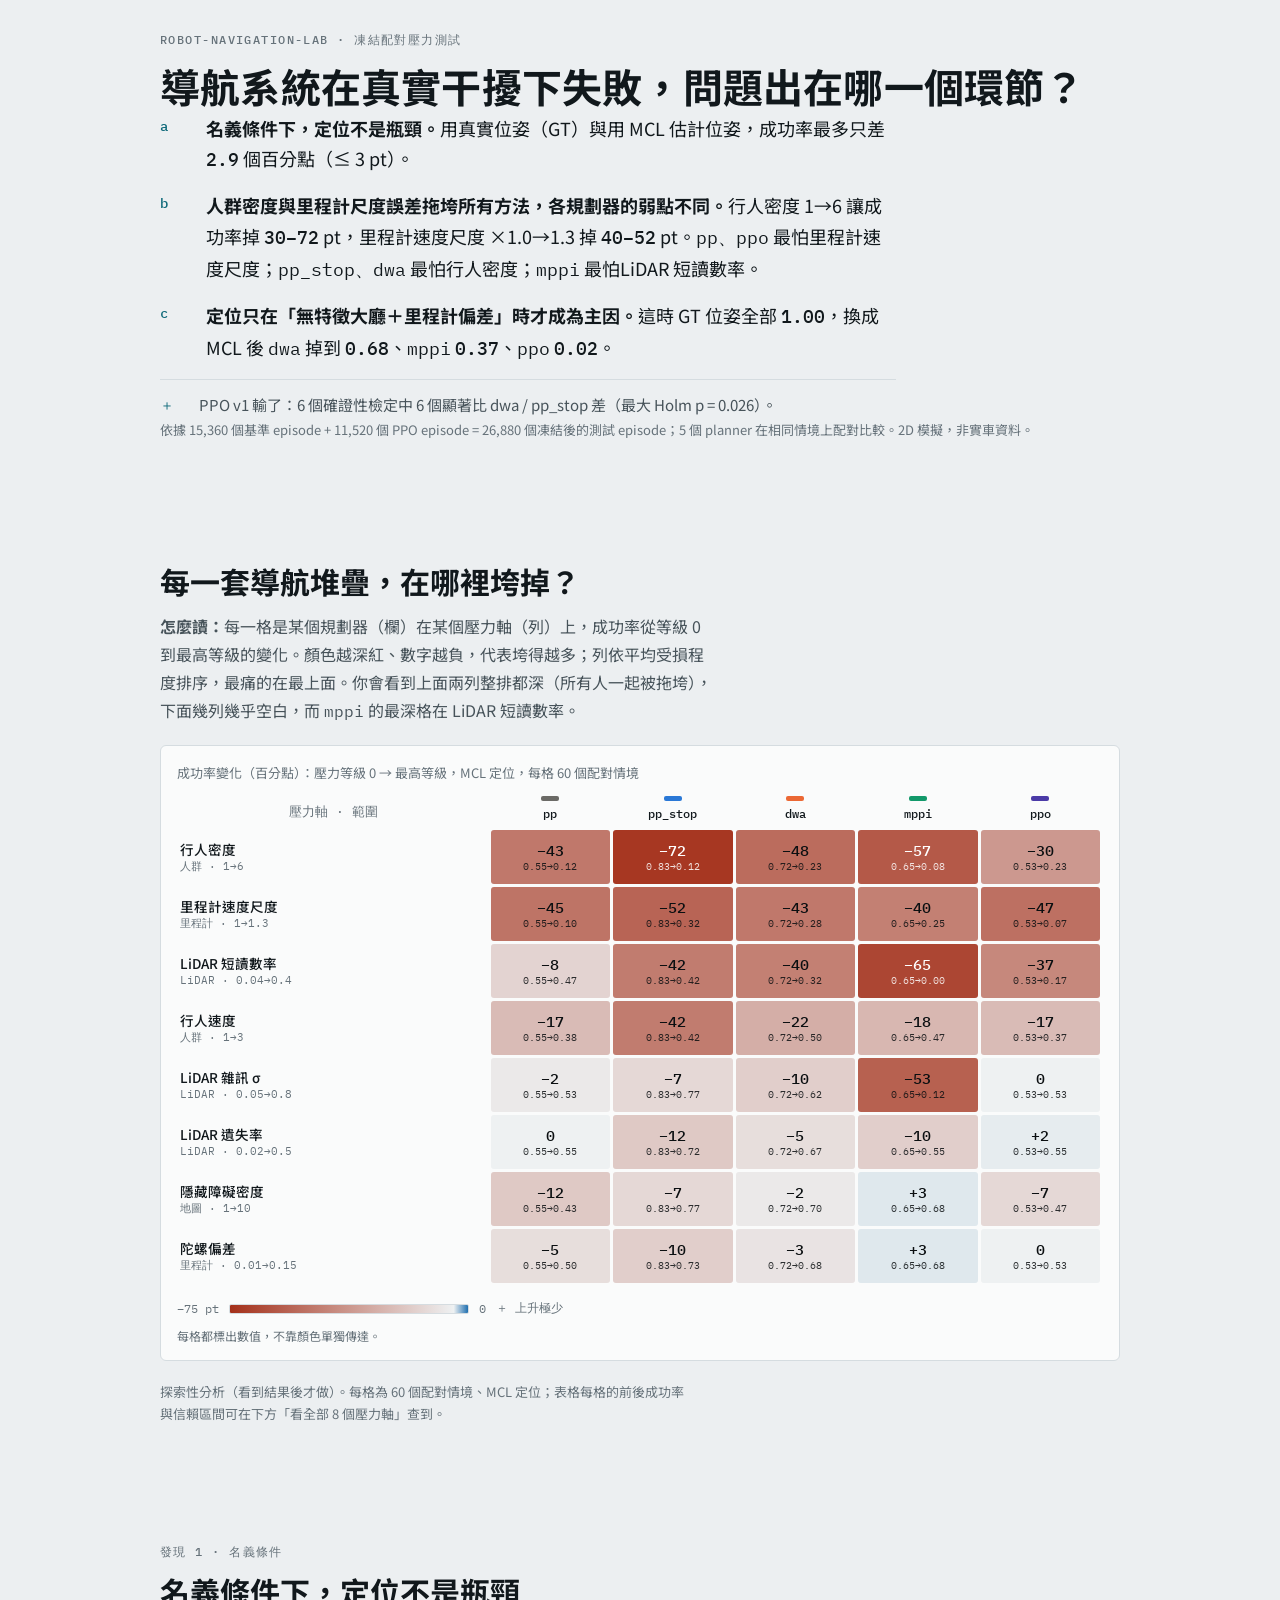
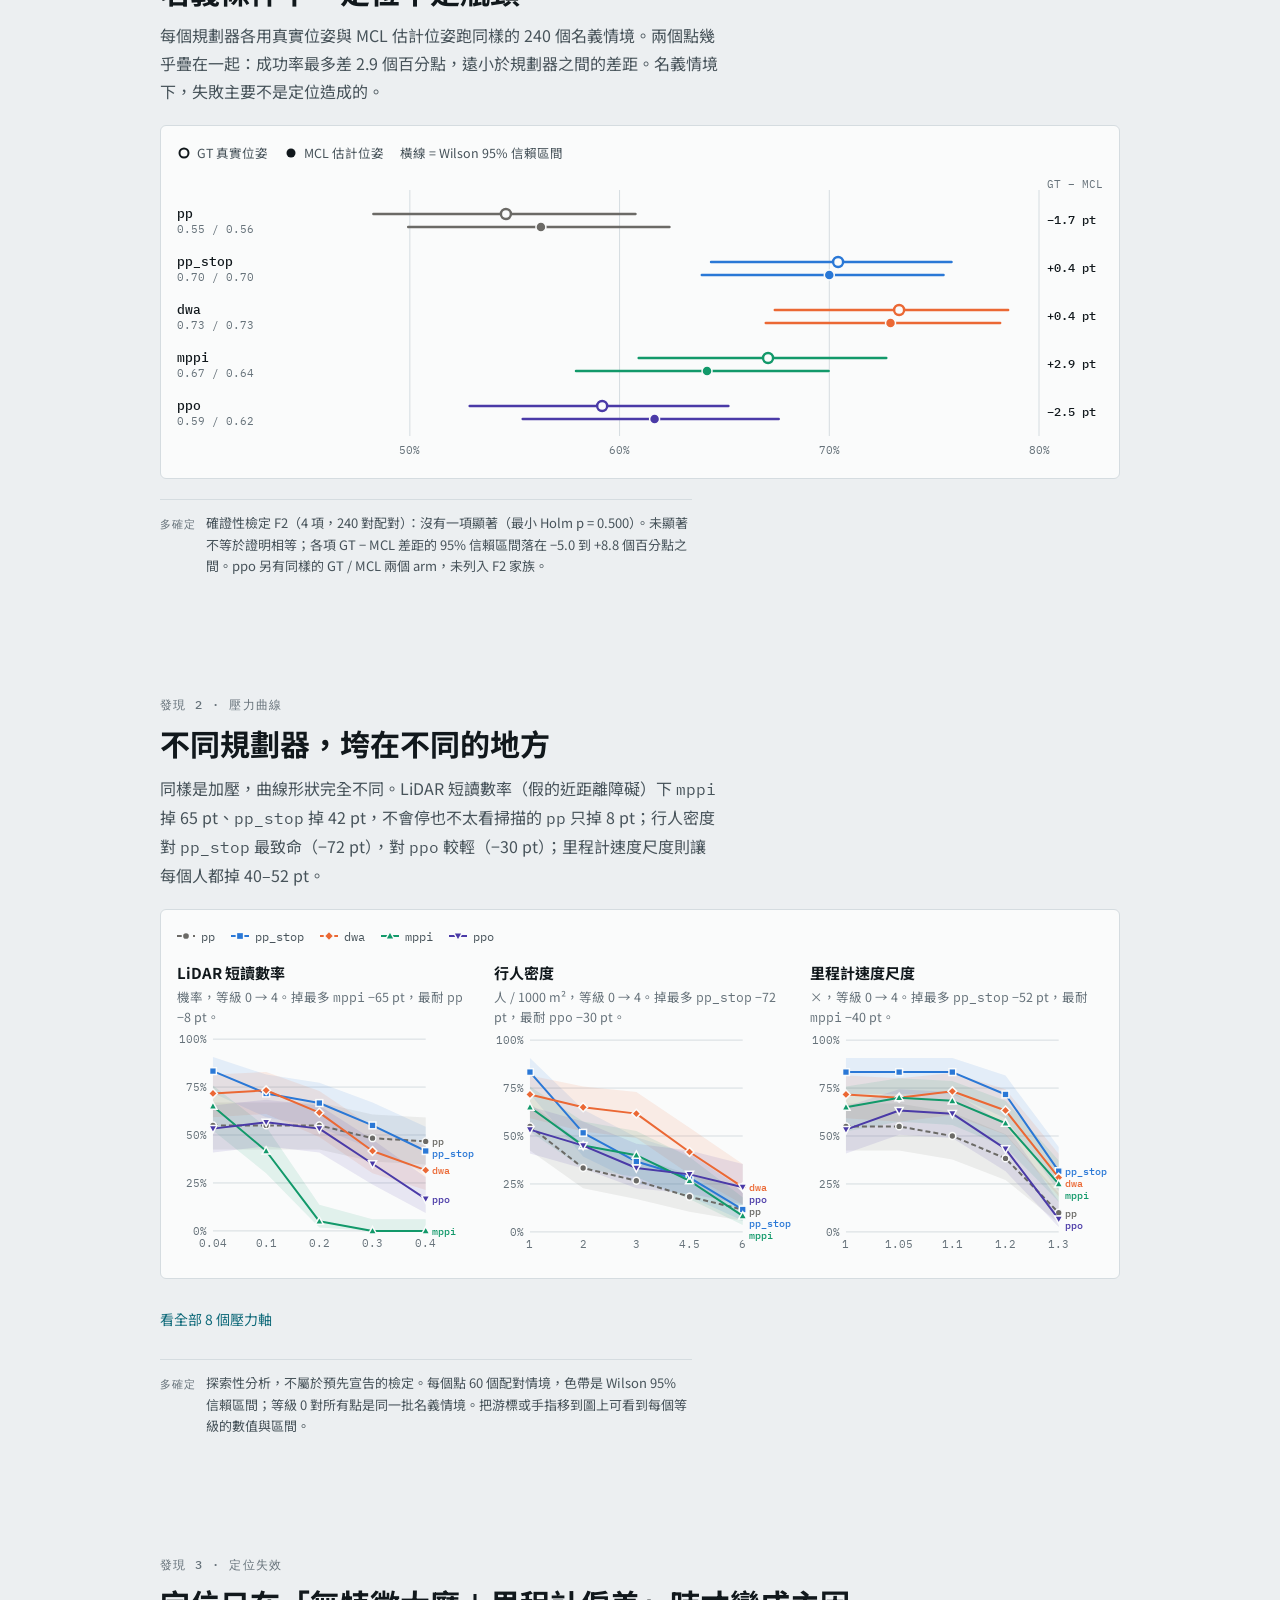
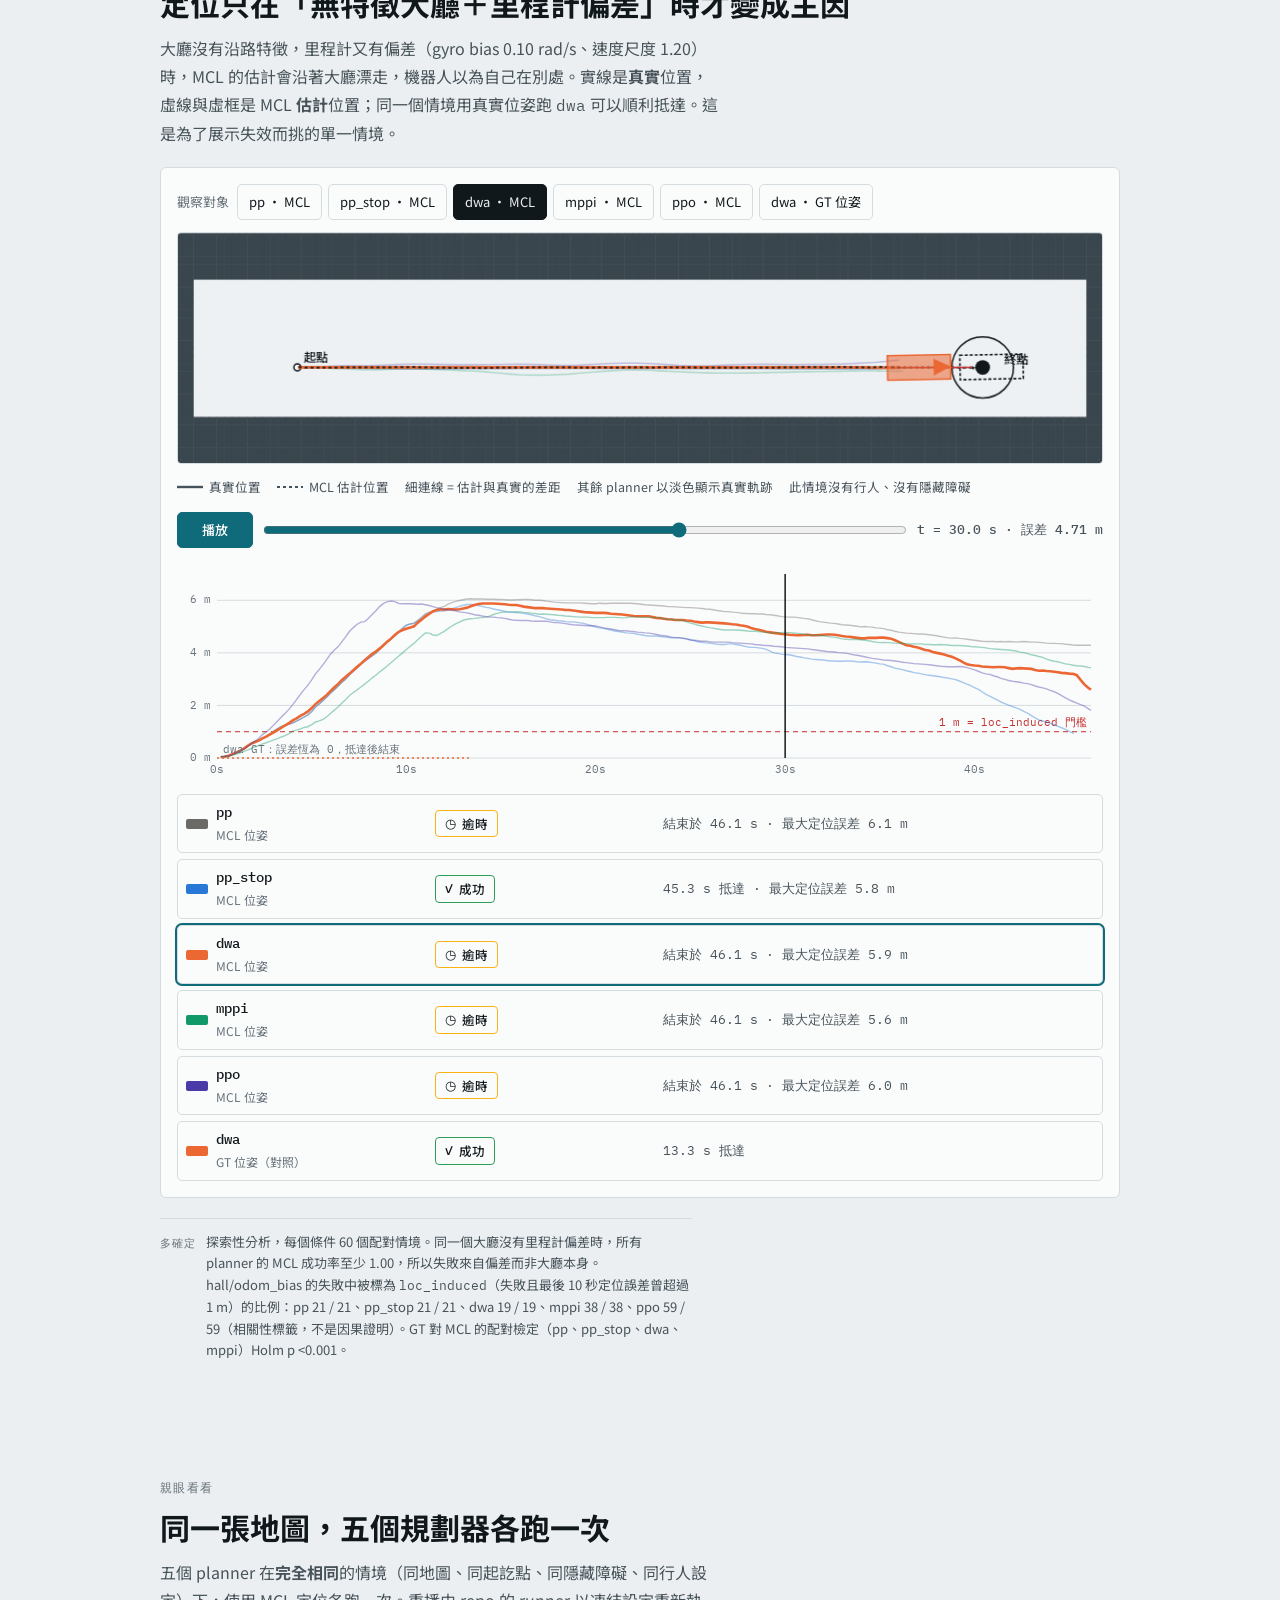
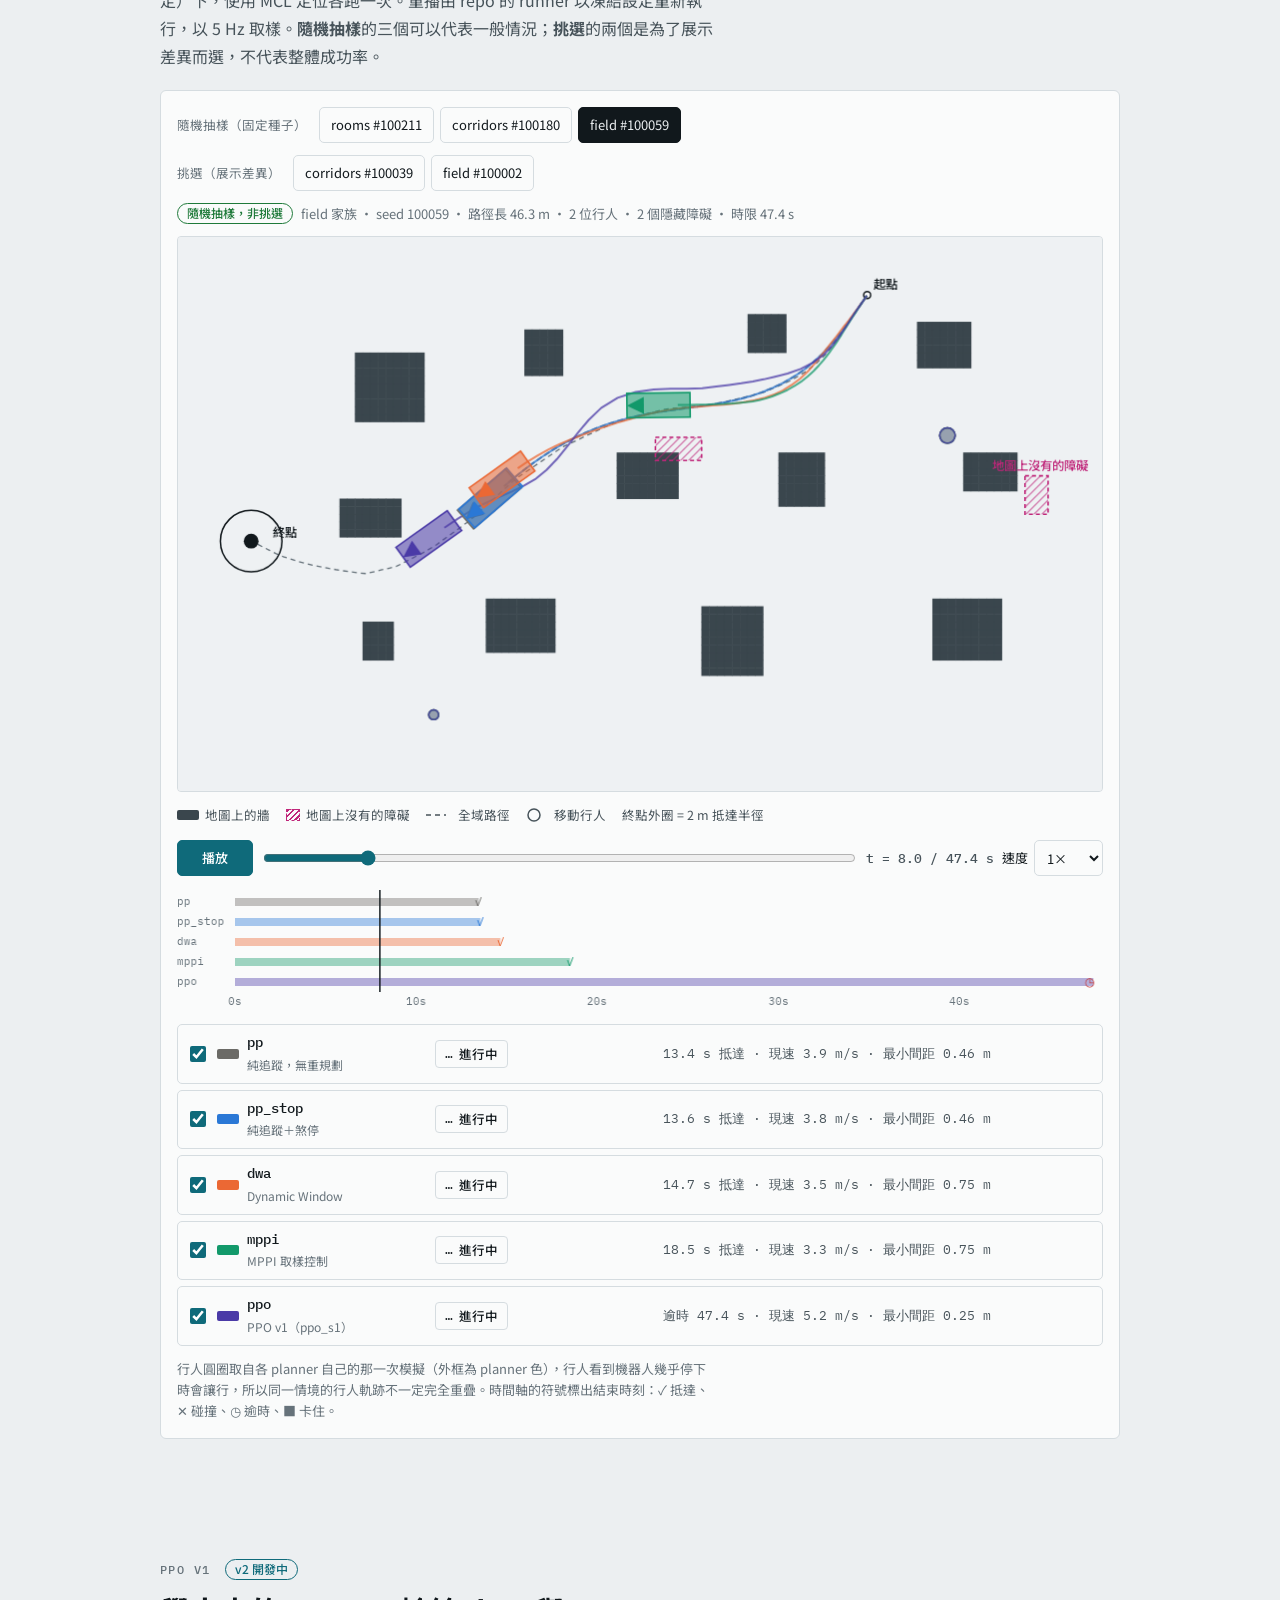
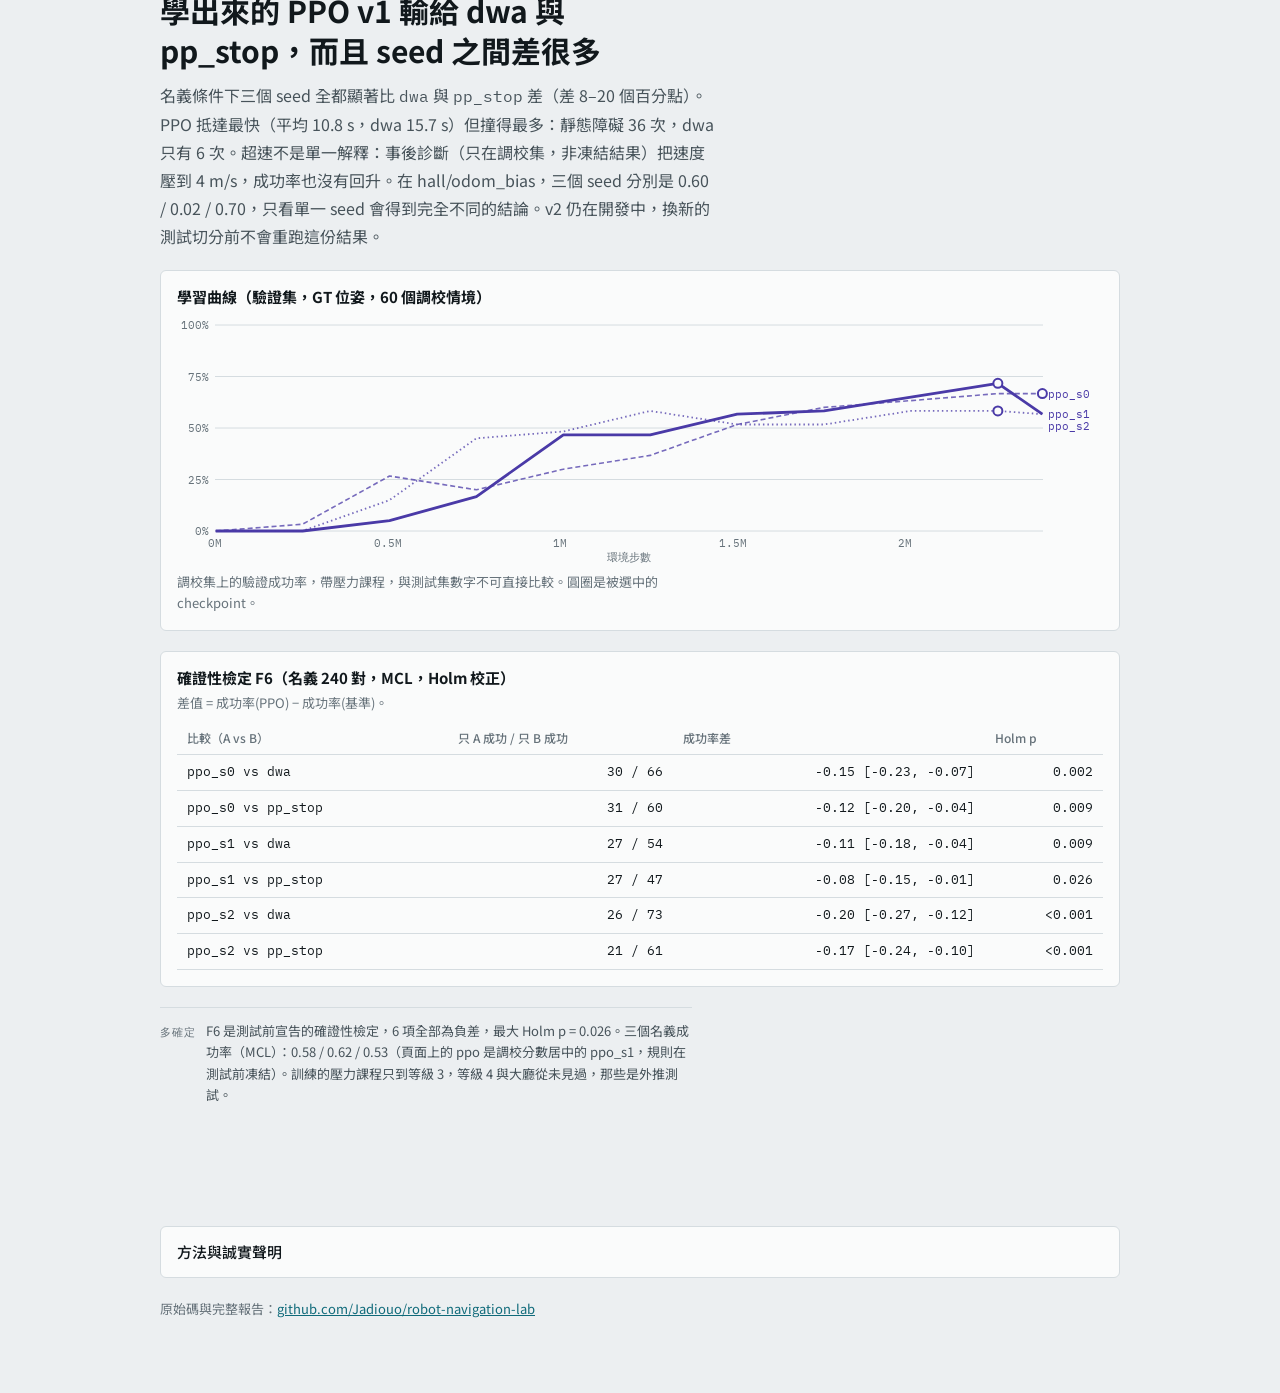
==== docs/viewer/index.html @ 168e6545 "Add story-first interactive results viewer under docs/viewer (GitHub Pages) Hero question and answer" ====
<!doctype html>
<html lang="zh-Hant">
<head>
<meta charset="utf-8">
<meta name="viewport" content="width=device-width,initial-scale=1,viewport-fit=cover">
<title>導航失效地圖 · navlab 結果</title>
<link rel="icon" href="data:,">
<meta name="description" content="導航系統在真實干擾下失敗，問題出在哪一個環節？凍結配對壓力測試的互動結果。">
<link rel="preconnect" href="https://fonts.googleapis.com">
<link rel="preconnect" href="https://fonts.gstatic.com" crossorigin>
<link rel="stylesheet" href="https://fonts.googleapis.com/css2?family=IBM+Plex+Mono:wght@400;500&family=Noto+Sans+TC:wght@400;500;700&display=swap">
<style>
/* Layout concept: story first, evidence second. One reading column; a hero that states question and answer, one centerpiece matrix, then three claims each with exactly one picture. Lab-bench slate neutrals; planner colors are the only saturated marks and never change meaning. */
:root{
  color-scheme:light;
  --bg:#eceff1; --panel:#fafbfb; --floor:#eef1f3; --ink:#11181c; --ink2:#47535a; --muted:#66727a; --line:#d5dce0; --wall:#3a464d;
  --accent:#0f6a7a; --accent-ink:#ffffff; --hid:#c0267a; --crit:#c53030; --good:#1f7a3a; --warn:#a86a00;
  --hm-neu:#eef1f2; --hm-neg:#a4301a; --hm-pos:#1f6fb0;
  --c-pp:#6b6a66; --c-pp_stop:#2a78d6; --c-dwa:#eb6834; --c-mppi:#12996a; --c-ppo:#4a3aa7;
  --o-success:#2e9e57; --o-collision_dynamic:#d03b3b; --o-collision_static:#ec835a; --o-timeout:#fab219; --o-stuck:#8b979d; --o-loc_induced:#5a4ab8;
  --font:'Noto Sans TC',system-ui,-apple-system,'PingFang TC','Microsoft JhengHei',sans-serif; --mono:'IBM Plex Mono',ui-monospace,Menlo,Consolas,monospace;
}
@media (prefers-color-scheme: dark){:root:not([data-theme="light"]){
  color-scheme:dark;
  --bg:#0d1113; --panel:#161b1e; --floor:#0b0e10; --ink:#eef2f4; --ink2:#aeb8be; --muted:#8a959b; --line:#283035; --wall:#8896a0;
  --accent:#5cc4d6; --accent-ink:#06222a; --hid:#ff7ab8; --crit:#f27a7a; --good:#5fd08a; --warn:#f0b64a;
  --hm-neu:#1b2226; --hm-neg:#ea7552; --hm-pos:#5aa0e0;
  --c-pp:#9a998f; --c-pp_stop:#3987e5; --c-dwa:#d95926; --c-mppi:#199e70; --c-ppo:#a08fe8;
  --o-success:#3ea866; --o-collision_dynamic:#e05a5a; --o-collision_static:#ec835a; --o-timeout:#e0a417; --o-stuck:#7c878d; --o-loc_induced:#9a8cf0}}
:root[data-theme="dark"]{
  color-scheme:dark;
  --bg:#0d1113; --panel:#161b1e; --floor:#0b0e10; --ink:#eef2f4; --ink2:#aeb8be; --muted:#8a959b; --line:#283035; --wall:#8896a0;
  --accent:#5cc4d6; --accent-ink:#06222a; --hid:#ff7ab8; --crit:#f27a7a; --good:#5fd08a; --warn:#f0b64a;
  --hm-neu:#1b2226; --hm-neg:#ea7552; --hm-pos:#5aa0e0;
  --c-pp:#9a998f; --c-pp_stop:#3987e5; --c-dwa:#d95926; --c-mppi:#199e70; --c-ppo:#a08fe8;
  --o-success:#3ea866; --o-collision_dynamic:#e05a5a; --o-collision_static:#ec835a; --o-timeout:#e0a417; --o-stuck:#7c878d; --o-loc_induced:#9a8cf0}
*{box-sizing:border-box}
html{-webkit-text-size-adjust:100%}
body{margin:0;background:var(--bg);color:var(--ink);font:400 16px/1.75 var(--font);padding-inline:16px;padding-block:32px 72px}
.wrap{max-width:960px;margin-inline:auto;display:flex;flex-direction:column;gap:clamp(72px,12vw,120px)}
h1,h2,h3{font-weight:700;line-height:1.35;text-wrap:balance;margin:0}
h1{font-size:clamp(26px,5.2vw,40px);letter-spacing:.005em}
h2{font-size:clamp(22px,4vw,30px);max-width:24em}
h3{font-size:15px}
p{margin:0}
b{font-weight:700}
.eyebrow{font:500 12px/1.4 var(--mono);letter-spacing:.12em;text-transform:uppercase;color:var(--muted)}
.mono,.num{font-family:var(--mono);font-variant-numeric:tabular-nums}
section{display:flex;flex-direction:column;gap:20px;min-width:0}
.head{display:flex;flex-direction:column;gap:10px;min-width:0}
.sub{color:var(--ink2);max-width:62ch}
.note{font-size:13px;color:var(--muted);max-width:76ch;line-height:1.65}
.panel{background:var(--panel);border:1px solid var(--line);border-radius:6px;padding:16px;min-width:0}
.sure{display:flex;gap:10px;align-items:baseline;font-size:13px;color:var(--ink2);max-width:76ch;border-top:1px solid var(--line);padding-top:12px;line-height:1.65}
.sure b{font:500 11px/1.6 var(--mono);letter-spacing:.1em;text-transform:uppercase;color:var(--muted);flex:none;white-space:nowrap}
.sure span{min-width:0}
/* hero */
.hero{gap:28px}
.answer{margin:0;padding:0;list-style:none;display:flex;flex-direction:column;gap:14px;max-width:46em}
.answer li{display:grid;grid-template-columns:2.2em minmax(0,1fr);gap:0 6px;font-size:clamp(16px,2.3vw,18px);line-height:1.7}
.answer li>i{font:500 14px/1.9 var(--mono);color:var(--accent);font-style:normal}
.answer li.ppo{color:var(--ink2);font-size:15px;padding-top:12px;border-top:1px solid var(--line)}
.answer .num{font-weight:500;white-space:nowrap}
.fine{font-size:13px;color:var(--muted)}
/* heatmap */
.hmwrap{overflow-x:auto;max-width:100%}
table.hm{border-collapse:separate;border-spacing:3px;width:100%;table-layout:fixed;min-width:0}
.hm th{font-weight:500;text-align:left;padding:0}
.hm thead th{vertical-align:bottom;padding-bottom:6px;font:500 12px/1.3 var(--mono);text-align:center;color:var(--ink)}
.hm thead th .sw{display:block;margin:0 auto 5px;width:18px;height:5px;border-radius:2px}
.hm tbody th{padding:4px 8px 4px 0;font-size:13.5px;line-height:1.35;color:var(--ink)}
.hm tbody th small{display:block;font:400 11px/1.4 var(--mono);color:var(--muted);margin-top:1px}
.hm td{height:54px;text-align:center;border-radius:3px;font:500 15px/1.15 var(--mono);font-variant-numeric:tabular-nums;padding:2px;position:relative}
.hm td small{display:block;font:400 10px/1.2 var(--mono);opacity:.85;margin-top:2px}
.hm td:focus-visible{outline:2px solid var(--accent);outline-offset:1px}
.hm col.lab{width:34%}
.hm tr.grp th{padding-top:10px;font:500 11px/1.2 var(--mono);letter-spacing:.1em;color:var(--muted);text-transform:uppercase}
.scale{display:flex;align-items:center;gap:10px;font:12px var(--mono);color:var(--muted);flex-wrap:wrap}
.scale .bar{height:10px;width:min(240px,100%);border-radius:2px;border:1px solid var(--line)}
@media (max-width:560px){.hm td small{display:none}.hm td{height:46px;font-size:14px}.hm col.lab{width:36%}.hm tbody th{font-size:12.5px}.hm thead th{font-size:10.5px}}
/* charts */
svg{display:block;max-width:100%;overflow:visible}
svg text{fill:var(--muted);font:11px var(--mono)}
svg text.ink{fill:var(--ink)}
.chart{position:relative;min-width:0}
.legend{display:flex;flex-wrap:wrap;gap:6px 16px;font-size:12.5px;color:var(--ink2);align-items:center}
.legend span{display:inline-flex;align-items:center;gap:6px}
.sw{width:22px;height:10px;border-radius:2px;display:inline-block}
.hatch{width:14px;height:12px;border:1.5px dashed var(--hid);background:repeating-linear-gradient(135deg,var(--hid) 0 1.5px,transparent 1.5px 4px)}
.tip{position:absolute;pointer-events:none;background:var(--ink);color:var(--bg);font:12px/1.5 var(--mono);padding:6px 9px;border-radius:4px;white-space:nowrap;z-index:5;opacity:0;transition:opacity .08s}
.tip.on{opacity:1}
.curves{display:grid;grid-template-columns:repeat(auto-fit,minmax(min(100%,290px),1fr));gap:20px 24px}
.curve{display:flex;flex-direction:column;gap:4px;min-width:0}
.curve h3{font-size:15px}
.curve .cap{font-size:12.5px;color:var(--muted);line-height:1.55;min-height:3.1em}
details{min-width:0}
details>summary{cursor:pointer;font-size:14px;color:var(--accent);padding:8px 0;min-height:36px;display:flex;align-items:center;gap:8px;width:fit-content}
details>summary:hover{text-decoration:underline}
details.box{border:1px solid var(--line);border-radius:6px;background:var(--panel);padding:4px 16px}
details.box>summary{color:var(--ink);font-weight:500;font-size:15px}
details[open]>summary{margin-bottom:8px}
/* controls */
.row{display:flex;flex-wrap:wrap;gap:8px;align-items:center;min-width:0}
button,select,input[type=range]{font:inherit;color:inherit}
.btn,.seg button{border:1px solid var(--line);background:var(--panel);color:var(--ink);border-radius:5px;padding:5px 11px;cursor:pointer;font-size:13px;line-height:1.5;min-height:36px}
.btn:hover,.seg button:hover{border-color:var(--ink2)}
.btn.primary{background:var(--accent);color:var(--accent-ink);border-color:var(--accent);font-weight:500;min-width:76px}
.seg{display:flex;flex-wrap:wrap;gap:6px}
.seg button[aria-pressed=true]{background:var(--ink);color:var(--bg);border-color:var(--ink)}
:focus-visible{outline:2px solid var(--accent);outline-offset:2px}
select{background:var(--panel);border:1px solid var(--line);border-radius:5px;padding:5px 8px;min-height:36px}
input[type=range]{flex:1 1 200px;accent-color:var(--accent);min-width:0;height:36px}
.tag{display:inline-block;font:500 12px/1.4 var(--font);padding:1px 9px;border-radius:99px;border:1px solid var(--line);color:var(--ink2)}
.tag.rand{border-color:var(--good);color:var(--good)} .tag.pick{border-color:var(--warn);color:var(--warn)} .tag.v2{border-color:var(--accent);color:var(--accent)}
.pickrow{display:flex;gap:8px 12px;align-items:center;flex-wrap:wrap}
.pickrow .lb{font-size:12.5px;color:var(--muted);min-width:7.5em}
.stage{position:relative;min-width:0}
canvas{display:block;width:100%;border-radius:4px}
.cv-map{background:var(--floor);border:1px solid var(--line);touch-action:pan-y}
.cv-time{background:var(--panel);cursor:pointer;touch-action:none}
.rows{display:grid;gap:6px;min-width:0}
.prow{display:grid;grid-template-columns:minmax(120px,1.1fr) minmax(130px,1fr) minmax(0,2fr);gap:4px 12px;align-items:center;padding:6px 8px;border-radius:5px;border:1px solid var(--line);font-size:13px;min-width:0}
.prow label{display:flex;gap:8px;align-items:center;cursor:pointer;min-width:0}
.prow input{accent-color:var(--accent);width:16px;height:16px;flex:none}
.prow .nm{font:500 13.5px var(--mono);overflow-wrap:anywhere}
.prow .desc{color:var(--muted);font-size:12px;font-family:var(--font)}
.prow .tm{font-family:var(--mono);font-variant-numeric:tabular-nums;color:var(--ink2);font-size:12.5px}
.prow.off{opacity:.45}
.badge{display:inline-flex;gap:6px;align-items:center;font-size:12.5px;font-weight:500;padding:2px 9px;border-radius:4px;border:1.5px solid var(--bc,var(--line));white-space:nowrap}
.badge i{font-style:normal;font-family:var(--mono)}
@media (max-width:640px){.prow{grid-template-columns:1fr 1fr}.prow .tm{grid-column:1/-1}}
.readout{font:500 13px var(--mono);font-variant-numeric:tabular-nums;color:var(--ink2);min-width:11ch;text-align:right}
.two{display:grid;grid-template-columns:repeat(auto-fit,minmax(min(100%,400px),1fr));gap:20px;min-width:0}
.scroll{overflow-x:auto;max-width:100%}
table.t{border-collapse:collapse;font-size:13px;width:100%}
table.t th,table.t td{text-align:left;padding:6px 10px;border-bottom:1px solid var(--line);white-space:nowrap}
table.t th{font-weight:500;color:var(--muted);font-size:12px}
table.t td.n{font-family:var(--mono);font-variant-numeric:tabular-nums;text-align:right}
ul.notes{margin:0;padding:0;list-style:none;display:grid;gap:14px}
ul.notes li{display:grid;gap:2px;padding-left:14px;border-left:2px solid var(--line);min-width:0}
ul.notes span{color:var(--ink2);font-size:14px;line-height:1.7}
.kv{display:grid;grid-template-columns:repeat(auto-fit,minmax(min(100%,260px),1fr));gap:10px 18px;font-size:13px}
.kv span{color:var(--muted)} .kv b{font-family:var(--mono);font-weight:500;font-size:12.5px;overflow-wrap:anywhere}
code{font:12.5px var(--mono);background:var(--floor);padding:1px 5px;border-radius:3px;overflow-wrap:anywhere}
footer{font-size:13px;color:var(--muted);display:flex;flex-wrap:wrap;gap:6px 18px}
footer a{color:var(--accent)}
.err{color:var(--crit);padding:24px}
@media (prefers-reduced-motion:reduce){*{transition:none!important}}
</style>
</head>
<body>
<div class="wrap" id="app">

<!-- 1. hero -->
<header class="hero">
  <div class="head">
    <div class="eyebrow">robot-navigation-lab · 凍結配對壓力測試</div>
    <h1>導航系統在真實干擾下失敗，問題出在哪一個環節？</h1>
  </div>
  <ol class="answer" id="answer" aria-label="答案"><li class="fine"><i></i>載入中…</li></ol>
  <p class="fine" id="scope"></p>
</header>

<!-- 2. centerpiece -->
<section id="s-map" aria-labelledby="h-map">
  <div class="head">
    <h2 id="h-map">每一套導航堆疊，在哪裡垮掉？</h2>
    <p class="sub" id="hm-read"></p>
  </div>
  <div class="panel" style="display:flex;flex-direction:column;gap:14px">
    <div class="hmwrap" id="hm"></div>
    <div class="scale" id="hm-scale"></div>
  </div>
  <p class="note">探索性分析（看到結果後才做）。每格為 60 個配對情境、MCL 定位；表格每格的前後成功率與信賴區間可在下方「看全部 8 個壓力軸」查到。</p>
</section>

<!-- 3. takeaways -->
<section id="t1" aria-labelledby="h-t1">
  <div class="head">
    <div class="eyebrow">發現 1 · 名義條件</div>
    <h2 id="h-t1">名義條件下，定位不是瓶頸</h2>
    <p class="sub" id="t1-text"></p>
  </div>
  <div class="panel" style="display:flex;flex-direction:column;gap:12px">
    <div class="legend" id="t1-lg"></div>
    <div class="chart" id="t1-chart"></div>
  </div>
  <p class="sure"><b>多確定</b><span id="t1-sure"></span></p>
</section>

<section id="t2" aria-labelledby="h-t2">
  <div class="head">
    <div class="eyebrow">發現 2 · 壓力曲線</div>
    <h2 id="h-t2">不同規劃器，垮在不同的地方</h2>
    <p class="sub" id="t2-text"></p>
  </div>
  <div class="panel" style="display:flex;flex-direction:column;gap:16px">
    <div class="legend" id="t2-lg"></div>
    <div class="curves" id="t2-curves"></div>
  </div>
  <details id="all8">
    <summary>看全部 8 個壓力軸</summary>
    <div class="panel" style="display:flex;flex-direction:column;gap:16px">
      <div class="curves" id="all8-curves"></div>
    </div>
  </details>
  <p class="sure"><b>多確定</b><span id="t2-sure"></span></p>
</section>

<section id="t3" aria-labelledby="h-t3">
  <div class="head">
    <div class="eyebrow">發現 3 · 定位失效</div>
    <h2 id="h-t3">定位只在「無特徵大廳＋里程計偏差」時才變成主因</h2>
    <p class="sub" id="t3-text"></p>
  </div>
  <div class="panel" style="display:flex;flex-direction:column;gap:12px">
    <div class="row"><span class="note">觀察對象</span><div class="seg" id="mcl-pick" role="group" aria-label="觀察的 planner"></div></div>
    <div class="stage"><canvas id="cv2" class="cv-map" role="img" aria-label="真實與估計軌跡"></canvas></div>
    <div class="legend" id="lg2"></div>
    <div class="row">
      <button class="btn primary" id="play2">播放</button>
      <input type="range" id="scrub2" min="0" max="100" step="1" value="0" aria-label="時間軸">
      <span class="readout" id="rd2"></span>
    </div>
    <div class="stage"><canvas id="cv3" class="cv-time" role="img" aria-label="定位誤差對時間"></canvas></div>
    <div class="rows" id="mrows"></div>
  </div>
  <p class="sure"><b>多確定</b><span id="t3-sure"></span></p>
</section>

<!-- 4. replay -->
<section id="s-replay" aria-labelledby="h-replay">
  <div class="head">
    <div class="eyebrow">親眼看看</div>
    <h2 id="h-replay">同一張地圖，五個規劃器各跑一次</h2>
    <p class="sub">五個 planner 在<b>完全相同</b>的情境（同地圖、同起訖點、同隱藏障礙、同行人設定）下，使用 MCL 定位各跑一次。重播由 repo 的 runner 以凍結設定重新執行，以 5 Hz 取樣。<b>隨機抽樣</b>的三個可以代表一般情況；<b>挑選</b>的兩個是為了展示差異而選，不代表整體成功率。</p>
  </div>
  <div class="panel" style="display:flex;flex-direction:column;gap:12px">
    <div class="pickrow"><span class="lb">隨機抽樣（固定種子）</span><div class="seg" id="scn-pick-r" role="group" aria-label="隨機抽樣的情境"></div></div>
    <div class="pickrow"><span class="lb">挑選（展示差異）</span><div class="seg" id="scn-pick-p" role="group" aria-label="挑選的情境"></div></div>
    <div class="row" id="scn-meta"></div>
    <div class="stage"><canvas id="cv1" class="cv-map" role="img" aria-label="五個 planner 的並排重播"></canvas></div>
    <div class="legend" id="lg1"></div>
    <div class="row">
      <button class="btn primary" id="play1">播放</button>
      <input type="range" id="scrub1" min="0" max="100" step="1" value="0" aria-label="時間軸">
      <span class="readout" id="rd1"></span>
      <label class="row" style="gap:6px;font-size:13px">速度 <select id="spd1"><option value="0.5">0.5×</option><option value="1" selected>1×</option><option value="2">2×</option><option value="4">4×</option></select></label>
    </div>
    <canvas id="tl1" class="cv-time" role="img" aria-label="各 planner 的結束時刻"></canvas>
    <div class="rows" id="prows"></div>
    <p class="note">行人圓圈取自各 planner 自己的那一次模擬（外框為 planner 色），行人看到機器人幾乎停下時會讓行，所以同一情境的行人軌跡不一定完全重疊。時間軸的符號標出結束時刻：✓ 抵達、✕ 碰撞、◷ 逾時、■ 卡住。</p>
  </div>
</section>

<!-- 5. PPO -->
<section id="s-ppo" aria-labelledby="h-ppo">
  <div class="head">
    <div class="eyebrow">PPO v1 <span class="tag v2" style="margin-left:6px;letter-spacing:0;text-transform:none">v2 開發中</span></div>
    <h2 id="h-ppo">學出來的 PPO v1 輸給 dwa 與 pp_stop，而且 seed 之間差很多</h2>
    <p class="sub" id="ppo-text"></p>
  </div>
  <div class="two" style="grid-template-columns:minmax(0,1fr)">
    <div class="panel"><h3>學習曲線（驗證集，GT 位姿，60 個調校情境）</h3><div class="chart" id="lc" style="margin-top:8px"></div><p class="note" style="margin-top:6px">調校集上的驗證成功率，帶壓力課程，與測試集數字不可直接比較。圓圈是被選中的 checkpoint。</p></div>
    <div class="panel"><h3>確證性檢定 F6（名義 240 對，MCL，Holm 校正）</h3><p class="note" style="margin:4px 0 8px">差值 = 成功率(PPO) − 成功率(基準)。</p><div class="scroll"><table class="t" id="t-f6"></table></div></div>
  </div>
  <p class="sure"><b>多確定</b><span id="ppo-sure"></span></p>
</section>

<!-- 6. method -->
<section id="s-proto">
  <details class="box">
    <summary>方法與誠實聲明</summary>
    <ul class="notes" id="notes" style="padding-block:6px 12px"></ul>
    <div class="kv" id="hashes" style="padding-bottom:12px"></div>
  </details>
  <footer><span>原始碼與完整報告：<a href="https://github.com/Jadiouo/robot-navigation-lab">github.com/Jadiouo/robot-navigation-lab</a></span></footer>
</section>
</div>

<script>
'use strict';
const PL=['pp','pp_stop','dwa','mppi','ppo'];
const PDESC={pp:'純追蹤，無重規劃',pp_stop:'純追蹤＋煞停',dwa:'Dynamic Window',mppi:'MPPI 取樣控制',ppo:'PPO v1（ppo_s1）'};
const OUTL={success:['成功','✓'],collision_dynamic:['撞移動物','✕'],collision_static:['撞靜態障礙','✕'],timeout:['逾時','◷'],stuck:['卡住','■'],loc_induced:['定位誘發失敗','◇']};
const AXL={agent_density:['行人密度','人 / 1000 m²','人群'],agent_speed:['行人速度','m/s','人群'],hidden_density:['隱藏障礙密度','個 / 1000 m²','地圖'],speed_scale:['里程計速度尺度','×','里程計'],gyro_bias:['陀螺偏差','rad/s','里程計'],lidar_short:['LiDAR 短讀數率','機率','LiDAR'],lidar_sigma:['LiDAR 雜訊 σ','m','LiDAR'],lidar_dropout:['LiDAR 遺失率','機率','LiDAR']};
const N_PPO=11520;
const $=s=>document.querySelector(s);
const el=(t,a={},h='')=>{const e=document.createElement(t);for(const k in a)e.setAttribute(k,a[k]);if(h)e.innerHTML=h;return e};
const f2=v=>v.toFixed(2), g=v=>String(+v.toPrecision(3));
const ci=c=>`${f2(c.rate)} [${f2(c.lo)}, ${f2(c.hi)}]`;
const pv=p=>p<0.001?'<0.001':p.toFixed(3);
const pt=(v,d=0)=>(v<0?'−':v>0?'+':'')+Math.abs(v*100).toFixed(d);
const css=n=>getComputedStyle(document.documentElement).getPropertyValue(n).trim();
let TH={};function readTheme(){['ink','ink2','muted','line','wall','floor','panel','hid','crit','accent','bg','hm-neu','hm-neg','hm-pos',...PL.map(p=>'c-'+p)].forEach(n=>TH[n]=css('--'+n))}
const dirty=[];function onTheme(f){dirty.push(f)}
function themeChanged(){readTheme();dirty.forEach(f=>f())}
new MutationObserver(themeChanged).observe(document.documentElement,{attributes:true,attributeFilter:['data-theme']});
matchMedia('(prefers-color-scheme: dark)').addEventListener('change',themeChanged);
const col=p=>TH['c-'+p];
const badge=o=>{const [t,i]=OUTL[o];return `<span class="badge" style="--bc:var(--o-${o})"><i>${i}</i>${t}</span>`};
function fit(host,draw){const run=()=>{const w=host.clientWidth;if(w>0)draw(w)};new ResizeObserver(run).observe(host);run()}
const sw=p=>`<span class="sw" style="background:var(--c-${p})"></span>`;

/* ---------- map helpers ---------- */
/* ---------- map helpers ---------- */
function unpack(b64,n){const bin=atob(b64),a=new Uint8Array(n);for(let i=0;i<n;i++)a[i]=(bin.charCodeAt(i>>3)>>(7-(i&7)))&1;return a}
function boxes(a,rows,cols){const seen=new Uint8Array(a.length),out=[];for(let i=0;i<a.length;i++){if(!a[i]||seen[i])continue;let x0=1e9,y0=1e9,x1=-1,y1=-1;const st=[i];seen[i]=1;while(st.length){const k=st.pop(),r=(k/cols)|0,c=k%cols;x0=Math.min(x0,c);x1=Math.max(x1,c);y0=Math.min(y0,r);y1=Math.max(y1,r);for(const [dr,dc] of [[1,0],[-1,0],[0,1],[0,-1]]){const rr=r+dr,cc=c+dc;if(rr<0||cc<0||rr>=rows||cc>=cols)continue;const j=rr*cols+cc;if(a[j]&&!seen[j]){seen[j]=1;st.push(j)}}}out.push([x0,y0,x1+1,y1+1])}return out}
function hatchPattern(ctx,color){const p=document.createElement('canvas');p.width=p.height=8;const c=p.getContext('2d');c.strokeStyle=color;c.lineWidth=1.4;c.beginPath();c.moveTo(0,8);c.lineTo(8,0);c.moveTo(-2,2);c.lineTo(2,-2);c.moveTo(6,10);c.lineTo(10,6);c.stroke();return ctx.createPattern(p,'repeat')}
const bs=(t,a)=>{let lo=0,hi=a.length;while(lo<hi){const m=(lo+hi)>>1;if(a[m]<=t)lo=m+1;else hi=m}return lo-1};

class MapView{
  constructor(canvas){this.cv=canvas;this.ctx=canvas.getContext('2d');this.sc=null;this.W=0;this.H=0;this.s=1;this.layer=null;onTheme(()=>{this.layer=null;this.redraw&&this.redraw()});new ResizeObserver(()=>this.resize()).observe(canvas.parentElement)}
  set(sc){this.sc=sc;const g=sc.grid;this.known=unpack(g.known,g.rows*g.cols);{let r0=g.rows,r1=-1;for(let rr=0;rr<g.rows;rr++)for(let cc=0;cc<g.cols;cc++)if(!this.known[rr*g.cols+cc]){r0=Math.min(r0,rr);r1=Math.max(r1,rr)}const mg=Math.ceil(3/g.res);this.r0=Math.max(0,r0-mg);this.r1=Math.min(g.rows,r1+1+mg);if(this.r1<=this.r0){this.r0=0;this.r1=g.rows}this.y0=this.r0*g.res}this.hid=unpack(g.hidden,g.rows*g.cols);this.hbox=boxes(this.hid,g.rows,g.cols);this.layer=null;this.resize()}
  resize(){if(!this.sc)return;const g=this.sc.grid,w=this.cv.parentElement.clientWidth;if(!w)return;const dpr=Math.min(devicePixelRatio||1,2);this.W=w;this.H=Math.round(w*(this.r1-this.r0)/g.cols);this.s=w/(g.cols*g.res);this.cv.width=Math.round(this.W*dpr);this.cv.height=Math.round(this.H*dpr);this.cv.style.height=this.H+'px';this.dpr=dpr;this.layer=null;this.redraw&&this.redraw()}
  X(x){return x*this.s} Y(y){return this.H-(y-this.y0)*this.s}
  base(){const c=this.ctx,g=this.sc.grid,s=this.s,r=g.res;c.setTransform(this.dpr,0,0,this.dpr,0,0);
    if(!this.layer){const L=document.createElement('canvas');L.width=this.cv.width;L.height=this.cv.height;const k=L.getContext('2d');k.setTransform(this.dpr,0,0,this.dpr,0,0);k.fillStyle=TH.floor;k.fillRect(0,0,this.W,this.H);k.fillStyle=TH.wall;
      for(let rr=this.r0;rr<this.r1;rr++)for(let cc=0;cc<g.cols;cc++)if(this.known[rr*g.cols+cc])k.fillRect(cc*r*s-.25,this.Y((rr+1)*r)-.25,r*s+.5,r*s+.5);
      const hp=hatchPattern(k,TH.hid);k.strokeStyle=TH.hid;k.lineWidth=1.6;k.setLineDash([4,3]);
      for(const [x0,y0,x1,y1] of this.hbox){const X=x0*r*s,Y=this.Y(y1*r),w=(x1-x0)*r*s,h=(y1-y0)*r*s;k.globalAlpha=.55;k.fillStyle=hp;k.fillRect(X,Y,w,h);k.globalAlpha=1;k.strokeRect(X,Y,w,h)}
      // path
      k.setLineDash([5,4]);k.strokeStyle=TH.muted;k.lineWidth=1.3;k.beginPath();this.sc.path.forEach(([x,y],i)=>i?k.lineTo(this.X(x),this.Y(y)):k.moveTo(this.X(x),this.Y(y)));k.stroke();k.setLineDash([]);
      // goal tolerance + start
      const [gx,gy]=this.sc.goal;k.strokeStyle=TH.ink;k.lineWidth=1.5;k.beginPath();k.arc(this.X(gx),this.Y(gy),2*s,0,7);k.stroke();k.beginPath();k.arc(this.X(gx),this.Y(gy),.35*s+2,0,7);k.fillStyle=TH.ink;k.fill();
      const [sx,sy]=this.sc.start;k.beginPath();k.arc(this.X(sx),this.Y(sy),3.5,0,7);k.fillStyle=TH.panel;k.fill();k.stroke();
      k.fillStyle=TH.ink;k.font=`500 ${Math.max(10,Math.min(13,s*.8))}px 'Noto Sans TC',sans-serif`;k.fillText('起點',this.X(sx)+6,this.Y(sy)-6);k.fillText('終點',this.X(gx)+Math.max(10,2*s*.7),this.Y(gy)-4);
      if(this.hbox.length){const [x0,y0,x1,y1]=this.hbox[0];k.fillStyle=TH.hid;k.fillText('地圖上沒有的障礙',Math.min(this.W-110,x0*r*s),Math.max(12,this.Y(y1*r)-6))}
      this.layer=L}
    c.drawImage(this.layer,0,0,this.W,this.H)}
  rect(x,y,yaw,color,fill,dash){const c=this.ctx,s=this.s;c.save();c.translate(this.X(x),this.Y(y));c.rotate(-yaw);c.beginPath();c.rect(-.8*s,-.8*s,4.1*s,1.6*s);if(fill){c.globalAlpha=.55;c.fillStyle=color;c.fill();c.globalAlpha=1}c.strokeStyle=color;c.lineWidth=1.6;if(dash)c.setLineDash([3,2]);c.stroke();c.setLineDash([]);if(fill){c.beginPath();c.moveTo(3.3*s,0);c.lineTo(2.2*s,-.55*s);c.lineTo(2.2*s,.55*s);c.closePath();c.fillStyle=color;c.fill()}c.restore()}
  trail(xs,ys,n,color,w,alpha,dash){if(n<1)return;const c=this.ctx;c.save();c.globalAlpha=alpha;c.strokeStyle=color;c.lineWidth=w;c.lineJoin='round';if(dash)c.setLineDash(dash);c.beginPath();for(let i=0;i<n;i++)i?c.lineTo(this.X(xs[i]),this.Y(ys[i])):c.moveTo(this.X(xs[i]),this.Y(ys[i]));c.stroke();c.restore()}
  mark(x,y,o,color){const c=this.ctx,X=this.X(x),Y=this.Y(y),r=Math.max(6,this.s*1.1);c.save();c.lineWidth=2.6;c.lineCap='round';
    if(o==='success'){c.strokeStyle=color;c.beginPath();c.arc(X,Y,r,0,7);c.stroke();c.beginPath();c.moveTo(X-r*.45,Y);c.lineTo(X-r*.1,Y+r*.4);c.lineTo(X+r*.5,Y-r*.35);c.stroke()}
    else if(o==='timeout'){c.strokeStyle=color;c.beginPath();c.arc(X,Y,r,0,7);c.stroke();c.beginPath();c.moveTo(X,Y-r*.6);c.lineTo(X,Y);c.lineTo(X+r*.45,Y+r*.2);c.stroke()}
    else if(o==='stuck'){c.fillStyle=color;c.fillRect(X-r*.6,Y-r*.6,r*1.2,r*1.2)}
    else{c.strokeStyle=TH.crit;c.lineWidth=3.4;c.beginPath();c.moveTo(X-r,Y-r);c.lineTo(X+r,Y+r);c.moveTo(X+r,Y-r);c.lineTo(X-r,Y+r);c.stroke();c.strokeStyle=color;c.lineWidth=1.2;c.stroke()}
    c.restore()}
  agents(sc,run,idx,color){const c=this.ctx;if(idx<0)idx=0;const a=run.ag[idx];if(!a)return;c.save();c.strokeStyle=color;c.fillStyle=color;for(let i=0;i<a.length/2;i++){const x=this.X(a[2*i]),y=this.Y(a[2*i+1]),r=sc.agent_radii[i]*this.s;c.globalAlpha=.16;c.beginPath();c.arc(x,y,r,0,7);c.fill();c.globalAlpha=.85;c.lineWidth=1.4;c.stroke()}c.restore()}
}


/* ---------- state ---------- */
/* ---------- state ---------- */
let D,A;
const OK=['success'];
function frameAt(run,T){return bs(T,run.t)}
function endT(run){return run.dur}
function poseAt(sc,run,T){const i=frameAt(run,T);return i<0?{i,x:sc.start[0],y:sc.start[1],yaw:sc.start[2],v:0}:{i,x:run.x[i],y:run.y[i],yaw:run.yaw[i],v:run.v[i]}}
function ended(run,T){return T>=run.dur-1e-6}

/* ---------- replay viewer 1 ---------- */
const V1={view:null,sc:null,T:0,max:1,vis:new Set(PL),playing:false,speed:1,last:0};
function initV1(){
  D.scenarios.filter(s=>s.kind!=='mclbreak').forEach(s=>{const pick=$(s.kind==='random'?'#scn-pick-r':'#scn-pick-p');const b=el('button',{type:'button','aria-pressed':'false'});b.textContent=`${s.family} #${s.seed}`;b.onclick=()=>setScn1(s);pick.append(b);s._b=b});
  V1.view=new MapView($('#cv1'));V1.view.redraw=()=>draw1();
  $('#lg1').innerHTML=`<span><span class="sw" style="background:var(--wall)"></span> 地圖上的牆</span><span><i class="hatch"></i>地圖上沒有的障礙</span><span><svg width="20" height="12" style="display:inline;vertical-align:-1px;margin-right:6px"><line x1="0" y1="6" x2="20" y2="6" stroke="currentColor" stroke-width="1.5" stroke-dasharray="5 4"/></svg>全域路徑</span><span><svg width="16" height="16" style="display:inline;vertical-align:-3px;margin-right:6px"><circle cx="8" cy="8" r="6" fill="none" stroke="currentColor" stroke-width="1.5"/></svg>移動行人</span><span>終點外圈 = 2 m 抵達半徑</span>`;
  const rows=$('#prows');PL.forEach(p=>{const r=el('div',{class:'prow'});r.id='pr-'+p;r.innerHTML=`<label><input type="checkbox" checked aria-label="顯示 ${p}"><span class="sw" style="background:var(--c-${p})"></span><span><span class="nm">${p}</span><br><span class="desc">${PDESC[p]}</span></span></label><span class="st"></span><span class="tm"></span>`;r.querySelector('input').onchange=e=>{e.target.checked?V1.vis.add(p):V1.vis.delete(p);r.classList.toggle('off',!e.target.checked);draw1()};rows.append(r)});
  $('#play1').onclick=()=>play1(!V1.playing);
  $('#scrub1').oninput=e=>{V1.T=e.target.value/100;play1(false);draw1()};
  $('#spd1').onchange=e=>V1.speed=+e.target.value;
  const tl=$('#tl1');const seek=e=>{const r=tl.getBoundingClientRect();V1.T=Math.max(0,Math.min(V1.max,(e.clientX-r.left-60)/(r.width-70)*V1.max));draw1()};
  tl.addEventListener('pointerdown',e=>{tl.setPointerCapture(e.pointerId);play1(false);seek(e);tl.onpointermove=seek});tl.addEventListener('pointerup',()=>tl.onpointermove=null);
  onTheme(draw1);
  setScn1(D.scenarios[2]);
}
function play1(on){V1.playing=on;$('#play1').textContent=on?'暫停':(V1.T>=V1.max-1e-6?'重播':'播放');if(on){if(V1.T>=V1.max-1e-6)V1.T=0;V1.last=performance.now();requestAnimationFrame(tick1)}}
function tick1(now){if(!V1.playing)return;V1.T+=(now-V1.last)/1000*V1.speed;V1.last=now;if(V1.T>=V1.max){V1.T=V1.max;play1(false)}draw1();if(V1.playing)requestAnimationFrame(tick1)}
function setScn1(s){V1.sc=s;V1.max=Math.max(...s.runs.map(r=>r.dur));V1.T=Math.min(8,V1.max);document.querySelectorAll('#s-replay .seg button').forEach(b=>b.setAttribute('aria-pressed',String(b===s._b)));
  $('#scrub1').max=Math.round(V1.max*100);
  $('#scn-meta').innerHTML=`<span class="tag ${s.kind==='random'?'rand':'pick'}">${s.why}</span><span class="note">${s.family} 家族 · seed ${s.seed} · 路徑長 ${s.route_m} m · ${s.n_agents} 位行人 · ${s.n_hidden} 個隱藏障礙 · 時限 ${s.max_time} s</span>`;
  V1.view.set(s);play1(false)}
function draw1(){const v=V1.view,s=V1.sc;if(!s||!v.W)return;v.base();const T=V1.T;
  $('#scrub1').value=Math.round(T*100);$('#rd1').textContent=`t = ${T.toFixed(1)} / ${V1.max.toFixed(1)} s`;
  for(const run of s.runs){const p=run.planner;if(!V1.vis.has(p))continue;const c=col(p),P=poseAt(s,run,T);v.agents(s,run,P.i,c)}
  for(const run of s.runs){const p=run.planner;if(!V1.vis.has(p))continue;const c=col(p),P=poseAt(s,run,T);v.trail(run.x,run.y,P.i+1,c,2,.75,p==='pp'?[6,3]:null)}
  for(const run of s.runs){const p=run.planner;if(!V1.vis.has(p))continue;const c=col(p),P=poseAt(s,run,T);v.rect(P.x,P.y,P.yaw,c,true);if(ended(run,T))v.mark(P.x,P.y,run.outcome,c)}
  for(const run of s.runs){const p=run.planner,P=poseAt(s,run,T),r=$('#pr-'+p),e=ended(run,T);
    r.querySelector('.st').innerHTML=e?badge(run.outcome):`<span class="badge"><i>…</i>進行中</span>`;
    const txt=run.outcome==='success'?`${run.ttg.toFixed(1)} s 抵達`:run.outcome==='timeout'?`逾時 ${run.dur.toFixed(1)} s`:`${run.dur.toFixed(1)} s 結束（${OUTL[run.outcome][0]}）`;
    r.querySelector('.tm').textContent=`${txt} · 現速 ${e?0:P.v.toFixed(1)} m/s · 最小間距 ${run.min_clear.toFixed(2)} m`}
  drawTL()}
function drawTL(){const cv=$('#tl1'),w=cv.parentElement.clientWidth,rowH=20,h=PL.length*rowH+22,dpr=Math.min(devicePixelRatio||1,2);if(cv.width!==Math.round(w*dpr)||cv.height!==Math.round(h*dpr)){cv.width=Math.round(w*dpr);cv.height=Math.round(h*dpr);cv.style.height=h+'px'}
  const c=cv.getContext('2d');c.setTransform(dpr,0,0,dpr,0,0);c.clearRect(0,0,w,h);const x0=60,x1=w-10,mx=V1.max,X=t=>x0+t/mx*(x1-x0);const s=V1.sc;c.font="11px 'IBM Plex Mono',monospace";
  PL.forEach((p,i)=>{const run=s.runs.find(r=>r.planner===p),y=i*rowH+rowH/2+2,on=V1.vis.has(p);c.globalAlpha=on?1:.3;c.fillStyle=TH.muted;c.textAlign='left';c.textBaseline='middle';c.fillText(p,0,y);c.fillStyle=col(p);c.globalAlpha=on?.4:.12;c.fillRect(x0,y-4,X(run.dur)-x0,8);c.globalAlpha=on?1:.3;c.fillStyle=run.outcome==='success'?col(p):TH.crit;c.textAlign='center';c.font="12px 'IBM Plex Mono',monospace";c.fillText(OUTL[run.outcome][1],Math.min(X(run.dur),x1-4),y+1);c.font="11px 'IBM Plex Mono',monospace"});
  c.globalAlpha=1;c.textAlign='center';c.textBaseline='top';c.fillStyle=TH.muted;const step=mx>40?10:5;for(let t=0;t<=mx;t+=step)c.fillText(t+'s',X(t),PL.length*rowH+6);
  c.strokeStyle=TH.ink;c.lineWidth=1.5;c.beginPath();c.moveTo(X(V1.T),0);c.lineTo(X(V1.T),PL.length*rowH+2);c.stroke()}


/* ---------- MCL viewer ---------- */
/* ---------- MCL viewer ---------- */
const V2={view:null,sc:null,T:0,max:1,focus:'dwa',playing:false,last:0};
function runsMcl(){return V2.sc.runs.map(r=>({...r,key:r.planner}))}
function initV2(){
  const s=D.scenarios.find(x=>x.kind==='mclbreak');V2.sc=s;V2.max=Math.max(...s.runs.map(r=>r.dur),s.gt_run.dur);V2.T=Math.min(30,V2.max);
  V2.view=new MapView($('#cv2'));V2.view.redraw=()=>draw2();V2.view.set(s);
  const pick=$('#mcl-pick');[...PL,'dwa (GT)'].forEach(p=>{const b=el('button',{type:'button','aria-pressed':String(p===V2.focus)});b.textContent=p==='dwa (GT)'?'dwa · GT 位姿':p+' · MCL';b.dataset.p=p;b.onclick=()=>{V2.focus=p;pick.querySelectorAll('button').forEach(x=>x.setAttribute('aria-pressed',String(x===b)));draw2()};pick.append(b)});
  $('#lg2').innerHTML=`<span><svg width="26" height="10" style="display:inline"><line x1="0" y1="5" x2="26" y2="5" stroke="currentColor" stroke-width="2.4"/></svg> 真實位置</span><span><svg width="26" height="10" style="display:inline"><line x1="0" y1="5" x2="26" y2="5" stroke="currentColor" stroke-width="2" stroke-dasharray="3 3"/></svg> MCL 估計位置</span><span>細連線 = 估計與真實的差距</span><span>其餘 planner 以淡色顯示真實軌跡</span><span>此情境沒有行人、沒有隱藏障礙</span>`;
  const rows=$('#mrows');[...s.runs,s.gt_run].forEach((r,i)=>{const gt=i===s.runs.length,p=gt?'dwa (GT)':r.planner,d=el('div',{class:'prow'});d.id='mr-'+i;d.innerHTML=`<span class="row" style="gap:8px"><span class="sw" style="background:var(--c-${r.planner})"></span><span><span class="nm">${r.planner}</span><br><span class="desc">${gt?'GT 位姿（對照）':'MCL 位姿'}</span></span></span><span class="st">${badge(r.outcome)}</span><span class="tm">${r.outcome==='success'?r.ttg.toFixed(1)+' s 抵達':'結束於 '+r.dur.toFixed(1)+' s'}${gt?'':' · 最大定位誤差 '+r.loc_max.toFixed(1)+' m'}</span>`;rows.append(d)});
  $('#play2').onclick=()=>play2(!V2.playing);
  $('#scrub2').max=Math.round(V2.max*100);$('#scrub2').oninput=e=>{V2.T=e.target.value/100;play2(false);draw2()};
  const tl=$('#cv3');const seek=e=>{const r=tl.getBoundingClientRect();V2.T=Math.max(0,Math.min(V2.max,(e.clientX-r.left-40)/(r.width-52)*V2.max));draw2()};
  tl.addEventListener('pointerdown',e=>{tl.setPointerCapture(e.pointerId);play2(false);seek(e);tl.onpointermove=seek});tl.addEventListener('pointerup',()=>tl.onpointermove=null);
  new ResizeObserver(()=>draw2()).observe(tl.parentElement);onTheme(draw2);draw2();
}
function play2(on){V2.playing=on;$('#play2').textContent=on?'暫停':(V2.T>=V2.max-1e-6?'重播':'播放');if(on){if(V2.T>=V2.max-1e-6)V2.T=0;V2.last=performance.now();requestAnimationFrame(tick2)}}
function tick2(now){if(!V2.playing)return;V2.T+=(now-V2.last)/1000*2;V2.last=now;if(V2.T>=V2.max){V2.T=V2.max;play2(false)}draw2();if(V2.playing)requestAnimationFrame(tick2)}
function draw2(){const v=V2.view,s=V2.sc;if(!s||!v||!v.W)return;v.base();const T=V2.T;$('#scrub2').value=Math.round(T*100);
  const gtFocus=V2.focus==='dwa (GT)',focus=gtFocus?s.gt_run:s.runs.find(r=>r.planner===V2.focus);
  for(const run of s.runs){if(run===focus)continue;const P=poseAt(s,run,T);v.trail(run.x,run.y,P.i+1,col(run.planner),1.6,.28)}
  if(!gtFocus){const P=poseAt(s,s.gt_run,T);v.trail(s.gt_run.x,s.gt_run.y,P.i+1,col('dwa'),1.6,.28,[2,3])}
  const P=poseAt(s,focus,T),c=col(focus.planner);v.trail(focus.x,focus.y,P.i+1,c,3,.95);
  let err=0;
  if(!gtFocus&&P.i>=0){v.trail(focus.xe,focus.ye,P.i+1,TH.ink,2,.9,[3,3]);const xe=focus.xe[P.i],ye=focus.ye[P.i];v.rect(xe,ye,P.yaw,TH.ink,false,true);const k=v.ctx;k.save();k.strokeStyle=TH.crit;k.lineWidth=1.5;k.beginPath();k.moveTo(v.X(P.x),v.Y(P.y));k.lineTo(v.X(xe),v.Y(ye));k.stroke();k.restore();err=focus.err[P.i]}
  v.rect(P.x,P.y,P.yaw,c,true);if(ended(focus,T))v.mark(P.x,P.y,focus.outcome,c);
  $('#rd2').textContent=`t = ${T.toFixed(1)} s · 誤差 ${err.toFixed(2)} m`;
  s.runs.concat([s.gt_run]).forEach((r,i)=>{const d=$('#mr-'+i);if(d)d.style.outline=(r===focus)?`2px solid ${TH.accent}`:'none'});
  drawErr()}
function drawErr(){const cv=$('#cv3'),w=cv.parentElement.clientWidth,h=Math.max(150,Math.min(220,w*.3)),dpr=Math.min(devicePixelRatio||1,2);if(!w)return;if(cv.width!==Math.round(w*dpr)||cv.height!==Math.round(h*dpr)){cv.width=Math.round(w*dpr);cv.height=Math.round(h*dpr);cv.style.height=h+'px'}
  const c=cv.getContext('2d');c.setTransform(dpr,0,0,dpr,0,0);c.clearRect(0,0,w,h);const L=40,R=12,Tp=12,B=24,pw=w-L-R,ph=h-Tp-B,s=V2.sc,mx=V2.max;
  const ymax=Math.ceil(Math.max(...s.runs.map(r=>Math.max(...r.err)))+.5);const X=t=>L+t/mx*pw,Y=e=>Tp+ph-e/ymax*ph;
  c.font="11px 'IBM Plex Mono',monospace";c.fillStyle=TH.muted;c.strokeStyle=TH.line;c.lineWidth=1;c.textAlign='right';c.textBaseline='middle';
  for(let e=0;e<=ymax;e+=2){c.beginPath();c.moveTo(L,Y(e));c.lineTo(L+pw,Y(e));c.stroke();c.fillText(e+' m',L-6,Y(e))}
  c.textAlign='center';c.textBaseline='top';for(let t=0;t<=mx;t+=10)c.fillText(t+'s',X(t),Tp+ph+6);
  c.strokeStyle=TH.crit;c.setLineDash([5,4]);c.beginPath();c.moveTo(L,Y(1));c.lineTo(L+pw,Y(1));c.stroke();c.setLineDash([]);c.fillStyle=TH.crit;c.textAlign='right';c.textBaseline='bottom';c.fillText('1 m = loc_induced 門檻',L+pw-4,Y(1)-3);
  const gtFocus=V2.focus==='dwa (GT)';
  for(const r of s.runs){const foc=!gtFocus&&r.planner===V2.focus;c.strokeStyle=col(r.planner);c.globalAlpha=foc?1:.4;c.lineWidth=foc?2.6:1.4;c.beginPath();r.t.forEach((t,i)=>i?c.lineTo(X(t),Y(r.err[i])):c.moveTo(X(t),Y(r.err[i])));c.stroke()}
  c.globalAlpha=1;c.strokeStyle=col('dwa');c.lineWidth=gtFocus?2.6:1.4;c.setLineDash([2,3]);c.beginPath();c.moveTo(X(0),Y(0));c.lineTo(X(s.gt_run.dur),Y(0));c.stroke();c.setLineDash([]);c.fillStyle=TH.muted;c.textAlign='left';c.textBaseline='bottom';c.fillText('dwa GT：誤差恆為 0，抵達後結束',L+6,Y(0)-3);
  c.strokeStyle=TH.ink;c.lineWidth=1.5;c.beginPath();c.moveTo(X(V2.T),Tp);c.lineTo(X(V2.T),Tp+ph);c.stroke()}


/* ---------- shared chart bits ---------- */
const MK=['circle','square','diamond','tri','tri2'];
function marker(i,x,y,c,r=3.6){const st=`fill="${c}" stroke="var(--panel)" stroke-width="1.5"`;
  switch(MK[i]){case'square':return `<rect x="${x-r}" y="${y-r}" width="${2*r}" height="${2*r}" ${st}/>`;
  case'diamond':return `<path d="M${x},${y-r*1.3}L${x+r*1.3},${y}L${x},${y+r*1.3}L${x-r*1.3},${y}Z" ${st}/>`;
  case'tri':return `<path d="M${x},${y-r*1.25}L${x+r*1.2},${y+r*.9}L${x-r*1.2},${y+r*.9}Z" ${st}/>`;
  case'tri2':return `<path d="M${x},${y+r*1.25}L${x+r*1.2},${y-r*.9}L${x-r*1.2},${y-r*.9}Z" ${st}/>`;
  default:return `<circle cx="${x}" cy="${y}" r="${r}" ${st}/>`}}
function markerLg(i,c){return `<svg width="18" height="14" style="display:inline" aria-hidden="true"><line x1="0" x2="18" y1="7" y2="7" stroke="${c}" stroke-width="2" ${i===0?'stroke-dasharray="5 3"':''}/>${marker(i,9,7,c)}</svg>`}
function plannerLegend(host){host.innerHTML=PL.map((p,i)=>`<span>${markerLg(i,`var(--c-${p})`)}<span class="mono" style="font-size:12px">${p}</span></span>`).join('')}

/* ---------- hero + matrix ---------- */
function worstAxisByPlanner(){const out={};PL.forEach(p=>{let best=null;Object.keys(AXL).forEach(ax=>{const d=A.worst_delta[ax][p];if(best===null||d<best.d)best={ax,d}});out[p]=best});return out}
function initHero(){
  const n=A.nominal,h=A.headline,wd=A.worst_delta,mb=A.mclbreak['hall/odom_bias'],f6=A.paired.F6;
  const range=ax=>{const v=PL.map(p=>wd[ax][p]);return [Math.min(...v),Math.max(...v)]};
  const [dl,dh]=range('agent_density'),[sl,sh]=range('speed_scale');
  const wk=worstAxisByPlanner(),grp={};PL.forEach(p=>(grp[wk[p].ax]=grp[wk[p].ax]||[]).push(p));
  const wkTxt=Object.entries(grp).sort((a,b)=>b[1].length-a[1].length).map(([ax,ps])=>`<span class="mono">${ps.join('、')}</span> 最怕${AXL[ax][0]}`).join('；');
  const worse=f6.filter(r=>r.diff<0&&r.p_holm<.05).length,maxp=Math.max(...f6.map(r=>r.p_holm));
  const rows=[
   `<b>名義條件下，定位不是瓶頸。</b>用真實位姿（GT）與用 MCL 估計位姿，成功率最多只差 <span class="num">${(h.gt_vs_mcl_nominal_max_abs_diff*100).toFixed(1)}</span> 個百分點（≤ 3 pt）。`,
   `<b>人群密度與里程計尺度誤差拖垮所有方法，各規劃器的弱點不同。</b>行人密度 1→6 讓成功率掉 <span class="num">${Math.round(-dh*100)}–${Math.round(-dl*100)}</span> pt，里程計速度尺度 ×1.0→1.3 掉 <span class="num">${Math.round(-sh*100)}–${Math.round(-sl*100)}</span> pt。${wkTxt}。`,
   `<b>定位只在「無特徵大廳＋里程計偏差」時才成為主因。</b>這時 GT 位姿全部 <span class="num">${f2(mb.dwa.gt.rate)}</span>，換成 MCL 後 <span class="mono">dwa</span> 掉到 <span class="num">${f2(mb.dwa.mcl.rate)}</span>、<span class="mono">mppi</span> <span class="num">${f2(mb.mppi.mcl.rate)}</span>、<span class="mono">ppo</span> <span class="num">${f2(mb.ppo_s1.mcl.rate)}</span>。`];
  $('#answer').innerHTML=rows.map((t,i)=>`<li><i>${'abc'[i]}</i><span>${t}</span></li>`).join('')+`<li class="ppo"><i>＋</i><span>PPO v1 輸了：${f6.length} 個確證性檢定中 ${worse} 個顯著比 dwa / pp_stop 差（最大 Holm p = ${pv(maxp)}）。</span></li>`;
  const nb=A.meta.episodes_total-N_PPO;
  $('#scope').textContent=`依據 ${nb.toLocaleString()} 個基準 episode + ${N_PPO.toLocaleString()} 個 PPO episode = ${A.meta.episodes_total.toLocaleString()} 個凍結後的測試 episode；${PL.length} 個 planner 在相同情境上配對比較。2D 模擬，非實車資料。`;
}
function hexRgb(h){h=h.replace('#','');if(h.length===3)h=[...h].map(c=>c+c).join('');return [0,2,4].map(i=>parseInt(h.slice(i,i+2),16))}
function lum([r,g,b]){const f=v=>{v/=255;return v<=.03928?v/12.92:Math.pow((v+.055)/1.055,2.4)};return .2126*f(r)+.7152*f(g)+.0722*f(b)}
function contrast(a,b){const A_=lum(a),B_=lum(b);return (Math.max(A_,B_)+.05)/(Math.min(A_,B_)+.05)}
const HM_MAX=.75;
function hmColor(d){const neu=hexRgb(TH['hm-neu']),end=hexRgb(TH[d<0?'hm-neg':'hm-pos']),t=Math.min(1,Math.abs(d)/HM_MAX),mix=neu.map((v,i)=>Math.round(v+(end[i]-v)*Math.pow(t,.85)));
  const dk=[11,15,17],wh=[255,255,255],fg=contrast(mix,dk)>=contrast(mix,wh)?'#0b0f11':'#ffffff';return {bg:`rgb(${mix})`,fg}}
function renderHeatmap(){
  const order=Object.keys(AXL).map(ax=>({ax,m:PL.reduce((s,p)=>s+A.worst_delta[ax][p],0)/PL.length})).sort((a,b)=>a.m-b.m).map(o=>o.ax);
  let h=`<table class="hm"><caption class="fine" style="text-align:left;caption-side:top;padding-bottom:8px">成功率變化（百分點）：壓力等級 0 → 最高等級，MCL 定位，每格 60 個配對情境</caption><colgroup><col class="lab">${PL.map(()=>'<col>').join('')}</colgroup><thead><tr><th scope="col"><span class="fine" style="font-weight:400">壓力軸 · 範圍</span></th>${PL.map(p=>`<th scope="col"><span class="sw" style="background:var(--c-${p})"></span>${p}</th>`).join('')}</tr></thead><tbody>`;
  order.forEach(ax=>{const lv=A.stress[ax].levels;h+=`<tr><th scope="row">${AXL[ax][0]}<small>${AXL[ax][2]} · ${g(lv[0])}→${g(lv[4])}</small></th>`+PL.map(p=>{const d=A.worst_delta[ax][p],c=hmColor(d),s=A.stress[ax].mcl[p],r0=s[0].rate,r4=s[4].rate;
    const lab=`${p}，${AXL[ax][0]}：成功率 ${f2(r0)} → ${f2(r4)}，${d===0?'無變化':d<0?'下降':'上升'} ${Math.abs(Math.round(d*100))} 個百分點`;
    return `<td tabindex="0" style="background:${c.bg};color:${c.fg}" title="${lab}" aria-label="${lab}">${d===0?'0':pt(d)}<small>${f2(r0)}→${f2(r4)}</small></td>`}).join('')+'</tr>'});
  $('#hm').innerHTML=h+'</tbody></table>';
  const neu=TH['hm-neu'],neg=TH['hm-neg'],pos=TH['hm-pos'];
  $('#hm-scale').innerHTML=`<span>−75 pt</span><span class="bar" style="background:linear-gradient(90deg,${neg},${neu} 94%,${pos})" role="img" aria-label="色階：深色代表成功率大幅下降，中性灰代表沒有變化"></span><span>0</span><span>＋ 上升極少</span><span style="flex-basis:100%;font-family:var(--font)">每格都標出數值，不靠顏色單獨傳達。</span>`}
function initMatrix(){
  const wk=worstAxisByPlanner();
  $('#hm-read').innerHTML=`<b>怎麼讀：</b>每一格是某個規劃器（欄）在某個壓力軸（列）上，成功率從等級 0 到最高等級的變化。顏色越深紅、數字越負，代表垮得越多；列依平均受損程度排序，最痛的在最上面。你會看到上面兩列整排都深（所有人一起被拖垮），下面幾列幾乎空白，而 <span class="mono">mppi</span> 的最深格在 ${AXL[wk.mppi.ax][0]}。`;
  renderHeatmap();onTheme(renderHeatmap)}

/* ---------- T1 dot plot ---------- */
function initT1(){
  $('#t1-lg').innerHTML=`<span><svg width="14" height="14" style="display:inline" aria-hidden="true"><circle cx="7" cy="7" r="4.5" fill="var(--panel)" stroke="var(--ink)" stroke-width="2"/></svg> GT 真實位姿</span><span><svg width="14" height="14" style="display:inline" aria-hidden="true"><circle cx="7" cy="7" r="4.5" fill="var(--ink)"/></svg> MCL 估計位姿</span><span>橫線 = Wilson 95% 信賴區間</span>`;
  const n=A.nominal,F2=A.paired.F2,mx=Math.max(...F2.map(r=>Math.abs(r.diff)));
  $('#t1-text').innerHTML=`每個規劃器各用真實位姿與 MCL 估計位姿跑同樣的 240 個名義情境。兩個點幾乎疊在一起：成功率最多差 ${(A.headline.gt_vs_mcl_nominal_max_abs_diff*100).toFixed(1)} 個百分點，遠小於規劃器之間的差距。名義情境下，失敗主要不是定位造成的。`;
  const lo=Math.min(...F2.map(r=>r.lo)),hi=Math.max(...F2.map(r=>r.hi)),minp=Math.min(...F2.map(r=>r.p_holm));
  $('#t1-sure').innerHTML=`確證性檢定 F2（${F2.length} 項，240 對配對）：沒有一項顯著（最小 Holm p = ${pv(minp)}）。未顯著不等於證明相等；各項 GT − MCL 差距的 95% 信賴區間落在 ${pt(lo,1)} 到 ${pt(hi,1)} 個百分點之間。ppo 另有同樣的 GT / MCL 兩個 arm，未列入 F2 家族。`;
  const host=$('#t1-chart');
  fit(host,w=>{const rowH=48,top=20,bot=26,L=w<520?96:128,R=64,pw=w-L-R,x0=Math.floor(Math.min(...PL.flatMap(p=>[n[p].gt.lo,n[p].mcl.lo]))*20)/20,x1=Math.ceil(Math.max(...PL.flatMap(p=>[n[p].gt.hi,n[p].mcl.hi]))*20)/20,X=v=>L+(v-x0)/(x1-x0)*pw,H=top+PL.length*rowH+bot;
    let s=`<svg width="${w}" height="${H}" viewBox="0 0 ${w} ${H}" role="img" aria-label="各規劃器名義成功率：GT 與 MCL 的點和信賴區間">`;
    for(let v=Math.ceil(x0*10)/10;v<=x1+1e-9;v+=.1)s+=`<line x1="${X(v)}" x2="${X(v)}" y1="${top-6}" y2="${top+PL.length*rowH}" stroke="var(--line)"/><text x="${X(v)}" y="${H-8}" text-anchor="middle">${Math.round(v*100)}%</text>`;
    s+=`<text x="${w-R+8}" y="${top-8}">GT − MCL</text>`;
    PL.forEach((p,i)=>{const y=top+i*rowH+rowH/2,a=n[p].gt,b=n[p].mcl,d=a.rate-b.rate,c=`var(--c-${p})`;
      s+=`<g><text class="ink" x="0" y="${y-2}" style="font:500 13px var(--mono)">${p}</text><text x="0" y="${y+13}">${f2(a.rate)} / ${f2(b.rate)}</text>`;
      s+=`<line x1="${X(a.lo)}" x2="${X(a.hi)}" y1="${y-6}" y2="${y-6}" stroke="${c}" stroke-width="2.4" stroke-linecap="round"/><circle cx="${X(a.rate)}" cy="${y-6}" r="5" fill="var(--panel)" stroke="${c}" stroke-width="2.4"><title>${p} GT：${ci(a)}</title></circle>`;
      s+=`<line x1="${X(b.lo)}" x2="${X(b.hi)}" y1="${y+7}" y2="${y+7}" stroke="${c}" stroke-width="2.4" stroke-linecap="round"/><circle cx="${X(b.rate)}" cy="${y+7}" r="5" fill="${c}" stroke="var(--panel)" stroke-width="1.5"><title>${p} MCL：${ci(b)}</title></circle>`;
      s+=`<text class="ink" x="${w-R+8}" y="${y+4}" style="font:500 12px var(--mono)">${pt(d,1)} pt</text></g>`});
    host.innerHTML=s+'</svg>'})}

/* ---------- T2 curves ---------- */
const CURVE_SEL=['lidar_short','agent_density','speed_scale'];
function lineChart(host,ax,h){
  const d=A.stress[ax];
  fit(host,w=>{const l=36,r=w<340?44:52,t=8,b=30,H=h,pw=w-l-r,ph=H-t-b,X=i=>l+i/4*pw,Y=v=>t+ph-v*ph;
    let s=`<svg width="${w}" height="${H}" viewBox="0 0 ${w} ${H}" role="img" aria-label="${AXL[ax][0]}：成功率對壓力等級">`;
    [0,.25,.5,.75,1].forEach(v=>s+=`<line x1="${l}" x2="${w-r}" y1="${Y(v)}" y2="${Y(v)}" stroke="var(--line)"/><text x="${l-6}" y="${Y(v)+4}" text-anchor="end">${Math.round(v*100)}%</text>`);
    d.levels.forEach((v,i)=>s+=`<text x="${X(i)}" y="${H-b+16}" text-anchor="middle">${g(v)}</text>`);
    PL.forEach(p=>{const c=d.mcl[p];s+=`<path d="M${c.map((q,i)=>`${X(i)},${Y(q.hi)}`).join('L')}L${c.slice().reverse().map((q,i)=>`${X(4-i)},${Y(q.lo)}`).join('L')}Z" fill="var(--c-${p})" fill-opacity=".11" stroke="none"/>`});
    PL.forEach((p,pi)=>{const c=d.mcl[p];s+=`<path d="M${c.map((q,i)=>`${X(i)},${Y(q.rate)}`).join('L')}" fill="none" stroke="var(--c-${p})" stroke-width="2" ${p==='pp'?'stroke-dasharray="5 3"':''} stroke-linejoin="round"/>`;c.forEach((q,i)=>s+=marker(pi,X(i),Y(q.rate),`var(--c-${p})`,3.4))});
    const ends=PL.map(p=>({p,y:Y(d.mcl[p][4].rate)})).sort((a,b)=>a.y-b.y);for(let i=1;i<ends.length;i++)if(ends[i].y-ends[i-1].y<12)ends[i].y=ends[i-1].y+12;
    ends.forEach(e=>s+=`<text x="${w-r+6}" y="${e.y+4}" style="fill:var(--c-${e.p});font:500 10.5px var(--mono)">${e.p}</text>`);
    s+=`<line class="cross" x1="0" x2="0" y1="${t}" y2="${t+ph}" stroke="var(--ink2)" opacity="0"/><rect class="hit" x="${l-10}" y="${t}" width="${pw+20}" height="${ph}" fill="transparent"/></svg><div class="tip"></div>`;
    host.innerHTML=s;
    const tip=host.querySelector('.tip'),cross=host.querySelector('.cross'),hit=host.querySelector('.hit');
    const move=e=>{const rc=host.getBoundingClientRect(),px=e.clientX-rc.left,i=Math.max(0,Math.min(4,Math.round((px-l)/pw*4)));cross.setAttribute('x1',X(i));cross.setAttribute('x2',X(i));cross.setAttribute('opacity',1);
      tip.innerHTML=`<b>${g(d.levels[i])}</b>（等級 ${i}）<br>`+PL.map(p=>`${p.padEnd(8)} ${f2(d.mcl[p][i].rate)} [${f2(d.mcl[p][i].lo)}, ${f2(d.mcl[p][i].hi)}]`).join('<br>');
      const tx=px+12;tip.style.left=Math.max(0,Math.min(tx,rc.width-tip.offsetWidth-2))+'px';tip.style.top=Math.max(0,e.clientY-rc.top-tip.offsetHeight-10)+'px';tip.classList.add('on')};
    hit.addEventListener('pointermove',move);hit.addEventListener('pointerdown',move);hit.addEventListener('pointerleave',()=>{tip.classList.remove('on');cross.setAttribute('opacity',0)})})}
function curveCard(ax,h){const wd=A.worst_delta[ax],ps=PL.slice().sort((a,b)=>wd[a]-wd[b]),w=ps[0],b=ps[ps.length-1];
  const c=el('div',{class:'curve'});c.innerHTML=`<h3>${AXL[ax][0]}</h3><div class="cap">${AXL[ax][1]}，等級 0 → 4。掉最多 <span class="mono">${w}</span> ${pt(wd[w])} pt，最耐 <span class="mono">${b}</span> ${wd[b]===0?'0':pt(wd[b])} pt。</div><div class="chart"></div>`;lineChart(c.querySelector('.chart'),ax,h);return c}
function initT2(){
  plannerLegend($('#t2-lg'));
  const wd=A.worst_delta;
  $('#t2-text').innerHTML=`同樣是加壓，曲線形狀完全不同。LiDAR 短讀數率（假的近距離障礙）下 <span class="mono">mppi</span> 掉 ${Math.round(-wd.lidar_short.mppi*100)} pt、<span class="mono">pp_stop</span> 掉 ${Math.round(-wd.lidar_short.pp_stop*100)} pt，不會停也不太看掃描的 <span class="mono">pp</span> 只掉 ${Math.round(-wd.lidar_short.pp*100)} pt；行人密度對 <span class="mono">pp_stop</span> 最致命（${pt(wd.agent_density.pp_stop)} pt），對 <span class="mono">ppo</span> 較輕（${pt(wd.agent_density.ppo)} pt）；里程計速度尺度則讓每個人都掉 ${Math.round(-Math.max(...PL.map(p=>wd.speed_scale[p]))*100)}–${Math.round(-Math.min(...PL.map(p=>wd.speed_scale[p]))*100)} pt。`;
  const host=$('#t2-curves');CURVE_SEL.forEach(ax=>host.append(curveCard(ax,230)));
  $('#t2-sure').innerHTML=`探索性分析，不屬於預先宣告的檢定。每個點 60 個配對情境，色帶是 Wilson 95% 信賴區間；等級 0 對所有點是同一批名義情境。把游標或手指移到圖上可看到每個等級的數值與區間。`;
  let done=false;$('#all8').addEventListener('toggle',e=>{if(e.target.open&&!done){done=true;const h=$('#all8-curves');Object.keys(AXL).forEach(ax=>h.append(curveCard(ax,210)))}})}

/* ---------- T3 text ---------- */
function initT3(){
  const mb=A.mclbreak['hall/odom_bias'],mc=A.mclbreak['hall/clean'],tx=A.taxonomy_hall_odom_bias,f5=A.paired.F5_odom_bias;
  $('#t3-text').innerHTML=`大廳沒有沿路特徵，里程計又有偏差（gyro bias 0.10 rad/s、速度尺度 1.20）時，MCL 的估計會沿著大廳漂走，機器人以為自己在別處。實線是<b>真實</b>位置，虛線與虛框是 MCL <b>估計</b>位置；同一個情境用真實位姿跑 <span class="mono">dwa</span> 可以順利抵達。這是為了展示失效而挑的單一情境。`;
  const li=['pp','pp_stop','dwa','mppi','ppo'].map(p=>`${p} ${tx[p].mcl.loc_induced} / ${60-tx[p].mcl.success}`).join('、');
  const maxp=Math.max(...f5.map(r=>r.p_holm));
  $('#t3-sure').innerHTML=`探索性分析，每個條件 60 個配對情境。同一個大廳沒有里程計偏差時，所有 planner 的 MCL 成功率至少 ${f2(Math.min(...PL.map(p=>mc[p].mcl.rate)))}，所以失敗來自偏差而非大廳本身。hall/odom_bias 的失敗中被標為 <span class="mono">loc_induced</span>（失敗且最後 10 秒定位誤差曾超過 1 m）的比例：${li}（相關性標籤，不是因果證明）。GT 對 MCL 的配對檢定（pp、pp_stop、dwa、mppi）Holm p ${pv(maxp)}。`}

/* ---------- PPO ---------- */
function initPPO(){
  const f6=A.paired.F6,mb=A.mclbreak['hall/odom_bias'],s=A.ppo_seeds_nominal,tp=A.taxonomy,
    lo=Math.min(...f6.map(r=>r.diff)),hi=Math.max(...f6.map(r=>r.diff)),maxp=Math.max(...f6.map(r=>r.p_holm));
  $('#ppo-text').innerHTML=`名義條件下三個 seed 全都顯著比 <span class="mono">dwa</span> 與 <span class="mono">pp_stop</span> 差（差 ${Math.round(-hi*100)}–${Math.round(-lo*100)} 個百分點）。PPO 抵達最快（平均 ${tp.ppo.mcl.ttg} s，dwa ${tp.dwa.mcl.ttg} s）但撞得最多：靜態障礙 ${tp.ppo.mcl.collision_static} 次，dwa 只有 ${tp.dwa.mcl.collision_static} 次。超速不是單一解釋：事後診斷（只在調校集，非凍結結果）把速度壓到 4 m/s，成功率也沒有回升。在 hall/odom_bias，三個 seed 分別是 ${f2(mb.ppo_s0.mcl.rate)} / ${f2(mb.ppo_s1.mcl.rate)} / ${f2(mb.ppo_s2.mcl.rate)}，只看單一 seed 會得到完全不同的結論。v2 仍在開發中，換新的測試切分前不會重跑這份結果。`;
  $('#ppo-sure').innerHTML=`F6 是測試前宣告的確證性檢定，${f6.length} 項全部為負差，最大 Holm p = ${pv(maxp)}。三個名義成功率（MCL）：${f2(s.ppo_s0.mcl.rate)} / ${f2(s.ppo_s1.mcl.rate)} / ${f2(s.ppo_s2.mcl.rate)}（頁面上的 ppo 是調校分數居中的 ppo_s1，規則在測試前凍結）。訓練的壓力課程只到等級 3，等級 4 與大廳從未見過，那些是外推測試。`;
  const host=$('#lc'),sty={s0:['5 3',1.6,.75],s1:['',2.8,1],s2:['1.5 3',1.8,.75]},mxs=2.4e6;
  const sel={};A.ppo_selection.forEach(r=>{if(!sel[r.train_seed]||r.sel_mean>sel[r.train_seed].sel_mean)sel[r.train_seed]=r});
  fit(host,w=>{const H=250,l=38,r=60,t=10,b=34,pw=w-l-r,ph=H-t-b,X=v=>l+v/mxs*pw,Y=v=>t+ph-v*ph;
    let svg=`<svg width="${w}" height="${H}" viewBox="0 0 ${w} ${H}" role="img" aria-label="PPO 三個 seed 的驗證成功率對訓練步數">`;
    [0,.25,.5,.75,1].forEach(v=>svg+=`<line x1="${l}" x2="${w-r}" y1="${Y(v)}" y2="${Y(v)}" stroke="var(--line)"/><text x="${l-6}" y="${Y(v)+4}" text-anchor="end">${v*100}%</text>`);
    [0,.5,1,1.5,2].forEach(m=>svg+=`<text x="${X(m*1e6)}" y="${H-b+16}" text-anchor="middle">${m}M</text>`);
    svg+=`<text x="${l+pw/2}" y="${H-4}" text-anchor="middle">環境步數</text>`;
    const lab=[];
    for(const k of ['s0','s1','s2']){const c=A.ppo_curves[k];svg+=`<path d="M${c.step.map((q,i)=>`${X(q)},${Y(c.val_success[i])}`).join('L')}" fill="none" stroke="var(--c-ppo)" stroke-width="${sty[k][1]}" stroke-opacity="${sty[k][2]}" ${sty[k][0]?`stroke-dasharray="${sty[k][0]}"`:''} stroke-linejoin="round"/>`;
      const last=c.step.length-1;lab.push([k,Y(c.val_success[last])+4,X(c.step[last])+6]);
      const sp=sel[k.slice(1)];if(sp){const i=c.step.indexOf(sp.step);if(i>=0)svg+=`<circle cx="${X(sp.step)}" cy="${Y(c.val_success[i])}" r="4.5" fill="var(--panel)" stroke="var(--c-ppo)" stroke-width="2"/>`}}
    lab.sort((a,b)=>a[1]-b[1]);for(let i=1;i<lab.length;i++)if(lab[i][1]-lab[i-1][1]<12)lab[i][1]=lab[i-1][1]+12;
    lab.forEach(([k,y,x])=>svg+=`<text x="${x}" y="${y}" style="fill:var(--c-ppo)">ppo_${k}</text>`);
    host.innerHTML=svg+'</svg>'});
  $('#t-f6').innerHTML='<tr><th>比較（A vs B）</th><th>只 A 成功 / 只 B 成功</th><th>成功率差</th><th>Holm p</th></tr>'+f6.map(r=>`<tr><td class="mono">${r.comparison.replace(' [mcl]','')}</td><td class="n">${r.only_A} / ${r.only_B}</td><td class="n">${r.diff>0?'+':''}${f2(r.diff)} [${f2(r.lo)}, ${f2(r.hi)}]</td><td class="n">${pv(r.p_holm)}</td></tr>`).join('')}

/* ---------- method notes ---------- */
function initNotes(){
  const rc=D.meta.rerun_check,ok=rc.filter(r=>r.match).length,gr=A.gt_rescue.dwa,m=A.meta,nb=m.episodes_total-N_PPO;
  $('#notes').innerHTML=[
   ['調校集與測試集嚴格以 seed 切開','調校集 seed 0–999，測試集 seed ≥ 100000；程式碼會拒絕其他組合。planner 參數只在調校集上調過，測試集在凍結前沒有被碰過。'],
   ['凍結設定與雜湊','所有 planner、全域層、感測器與 MCL 設定寫入 frozen_config.json，其 hash 欄位是<b>去掉 hash 欄位後的 canonical JSON 的 SHA-256</b>（不是檔案位元組的雜湊），另有涵蓋被測程式碼的 code_digest。檔案缺失、被改過或過期時，測試套件會拒絕執行。PPO 另有自己的凍結檔，鏈接到基準雜湊。'],
   ['確證性與探索性','F1（名義 planner 配對）、F2（GT 對 MCL）與 F6（PPO 對 dwa / pp_stop）是測試前宣告的確證性檢定。F3–F5、F7–F8、熱圖與壓力曲線是探索性的，其中「斷點」分析是看到結果後才加的。所有 p 值在各自家族內做 Holm 校正。'],
   ['行人讓行的禮讓偏差','行人不會走進幾乎靜止（< 0.3 m/s）的車，那一步會被跳過；移動中的車沒有這個待遇。這對會停車的 planner（pp_stop、dwa、mppi）有利。pp 沒有重規劃或恢復機制，它與其他 planner 的差距有一部分來自設計，不只是避障能力。'],
   ['調校力道不對稱','pp_stop 試了 37 組候選參數，dwa 與 mppi 各 9 組，pp 沒有調（當參考），PPO 則是另外訓練並在調校集上選 checkpoint。所以「哪個 planner 最好」的說法一律保守；名義條件下 dwa 與 pp_stop 的差距不顯著。'],
   ['loc_induced 是相關性標籤',`失敗的 MCL episode 在最後 10 秒內位置誤差曾超過 1 m 就標為 loc_induced；若 planner 因別的原因撞車而 MCL 剛好也偏了，會被誤標。反事實檢查是「GT 救援率」：名義條件下 dwa 在 MCL 失敗的情境用 GT 解決 ${Math.round(gr.gt_solves*100)}%，與兩個 arm 互換的隨機基準（GT 失敗的情境用 MCL 解決 ${Math.round(gr.mcl_solves*100)}%）幾乎相同，表示名義失敗大多與定位無關。`],
   ['PPO 的範圍','頁面上的 ppo 是 ppo_s1，規則是調校集選擇分數的中位數 seed，在測試前凍結。訓練的壓力課程只到各軸等級 3，等級 4 與 hall 家族從未見過，所以那些結果是外推測試。PPO 以替代的位姿雜訊訓練，不是真正的 MCL。'],
   ['重播只是示意，不是證據',`重播是重新執行 repo 的 runner 並以 5 Hz 取樣。${rc.length} 個重播 episode 中 ${ok} 個的結果類別與時長與 CSV 完全一致。隨機抽樣的三個情境以固定種子 ${D.meta.random_seed} 從 240 個名義測試情境抽出；其餘兩個為了展示差異而挑選，MCL 失效情境也是為了展示失效而挑選。整體結論請看彙總統計。`],
   ['範圍限制','全部是 2D 模擬、單一車輛模型（自行車模型）、程序生成地圖與 LiDAR 模擬，不含真實感測資料。']
  ].map(([a,b])=>`<li><b>${a}</b><span>${b}</span></li>`).join('');
  $('#hashes').innerHTML=[['凍結設定 hash（canonical JSON SHA-256）',m.frozen_hash],['code digest（被測原始碼 SHA-256）',m.code_digest],['PPO 凍結檔 hash（同樣的 canonical JSON SHA-256）',m.ppo_hash],['測試 episode 數',`${m.episodes_total.toLocaleString()} = 基準 ${nb.toLocaleString()} + PPO ${N_PPO.toLocaleString()}`]].map(([k,v])=>`<div style="min-width:0"><span>${k}</span><br><b>${v}</b></div>`).join('')}

async function main(){
  readTheme();
  try{[D,A]=await Promise.all([fetch('data.json').then(r=>r.json()),fetch('agg.json').then(r=>r.json())])}
  catch(e){$('#app').innerHTML='<p class="err">無法載入 data.json / agg.json：'+e.message+'</p>';return}
  initHero();initMatrix();initT1();initT2();initT3();initV2();initV1();initPPO();initNotes();
}
main();
</script>
</body>
</html>
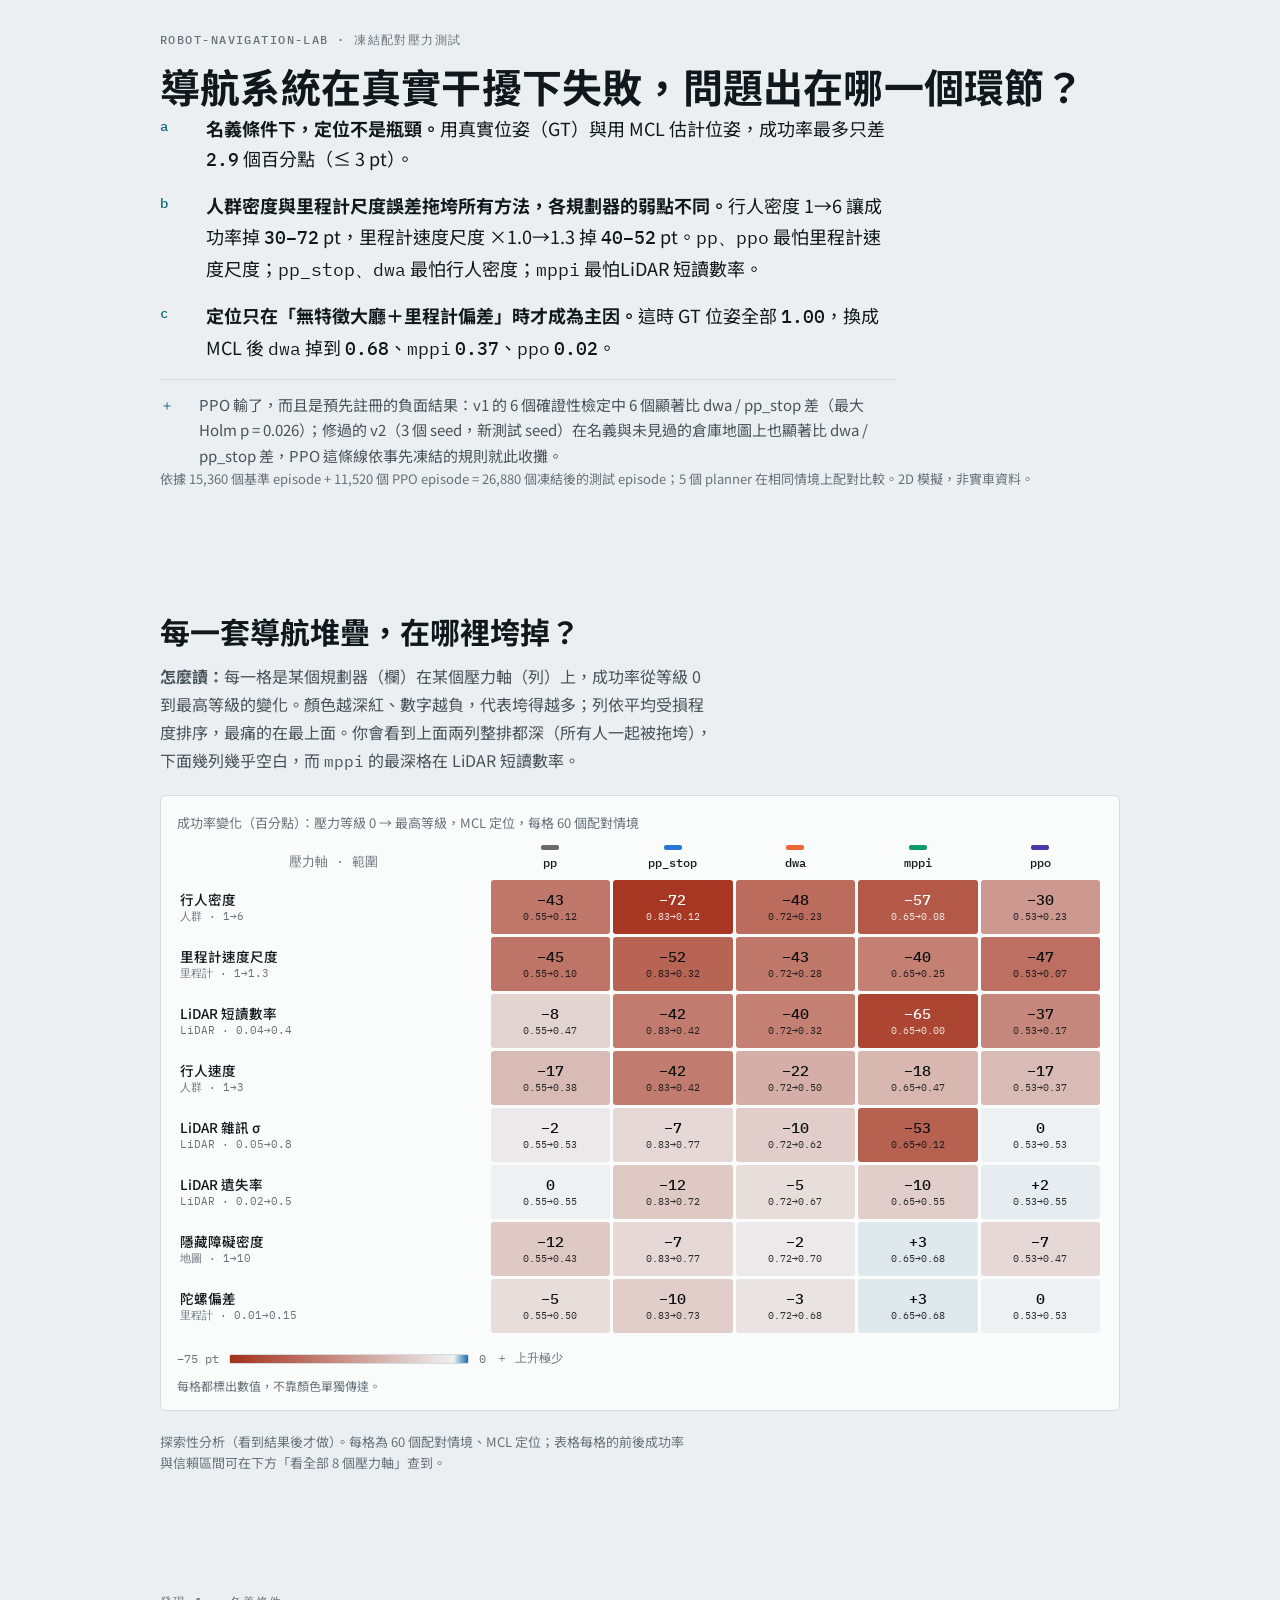
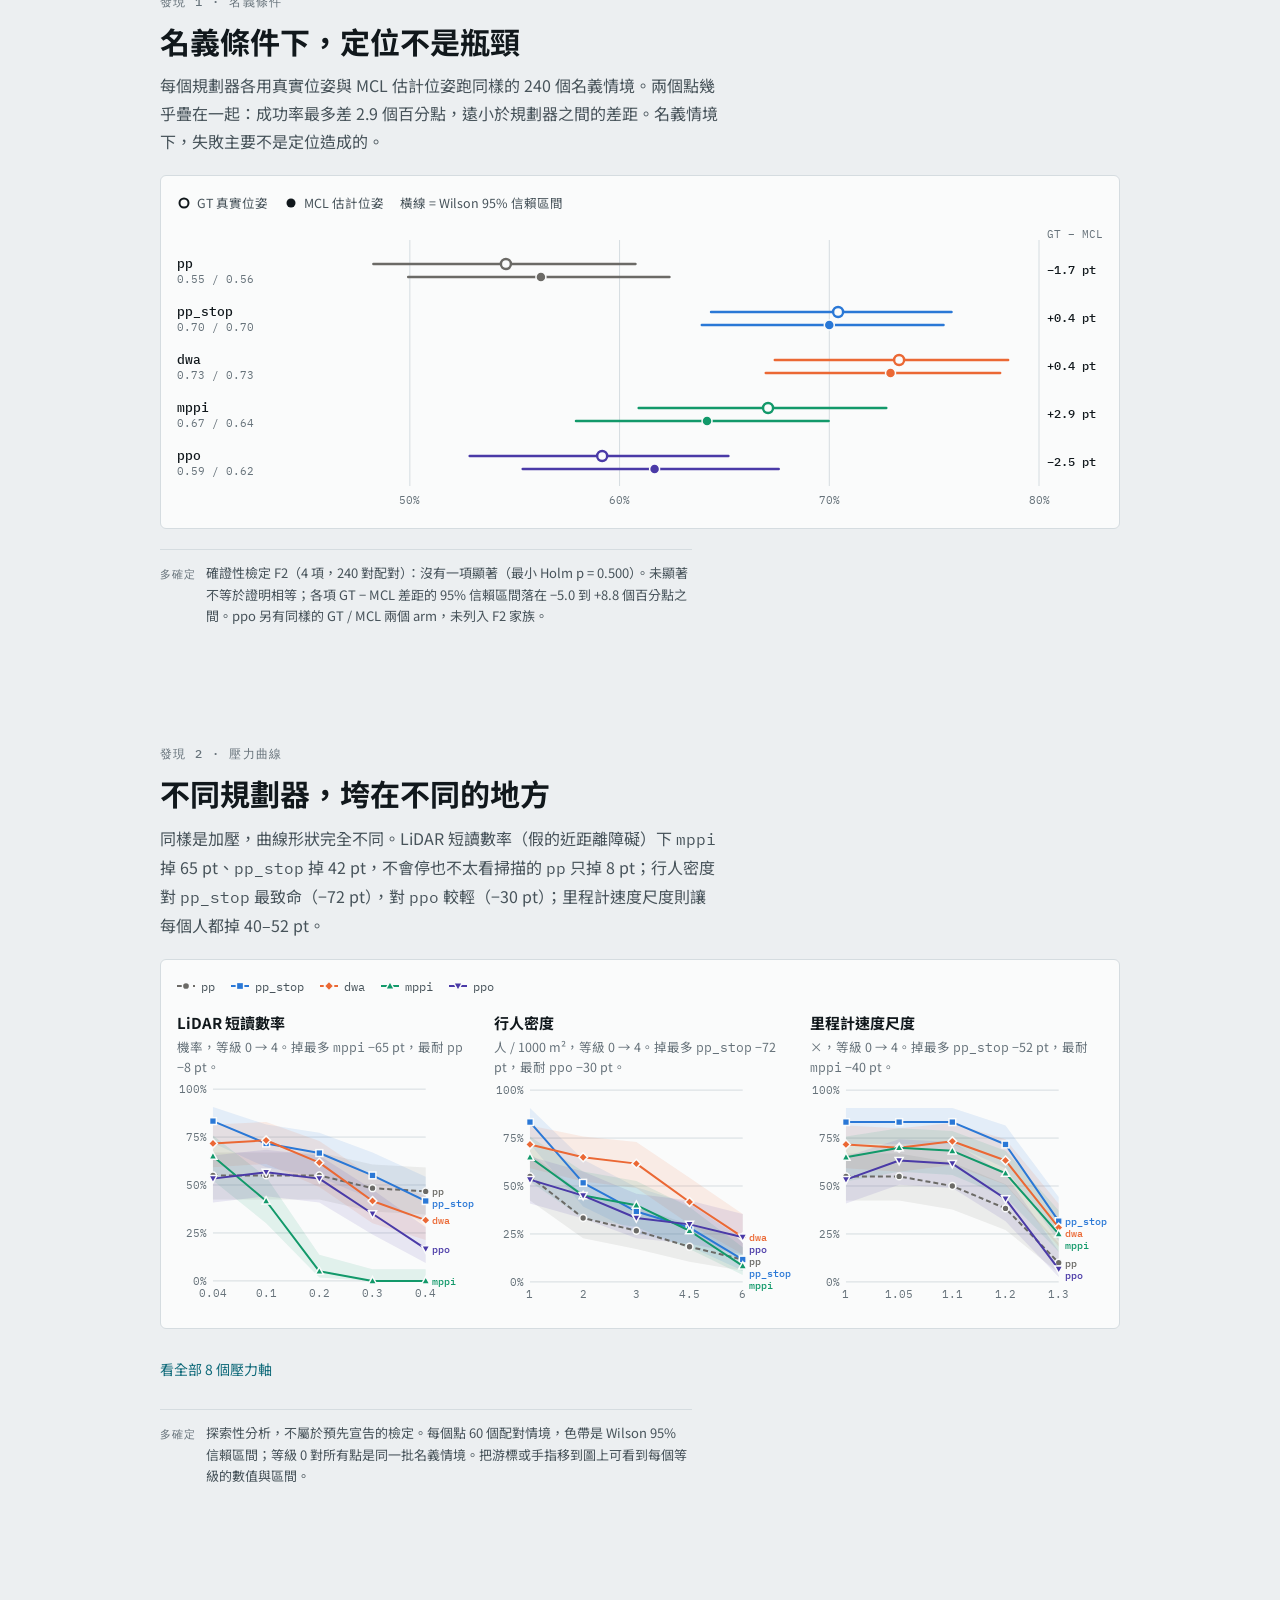
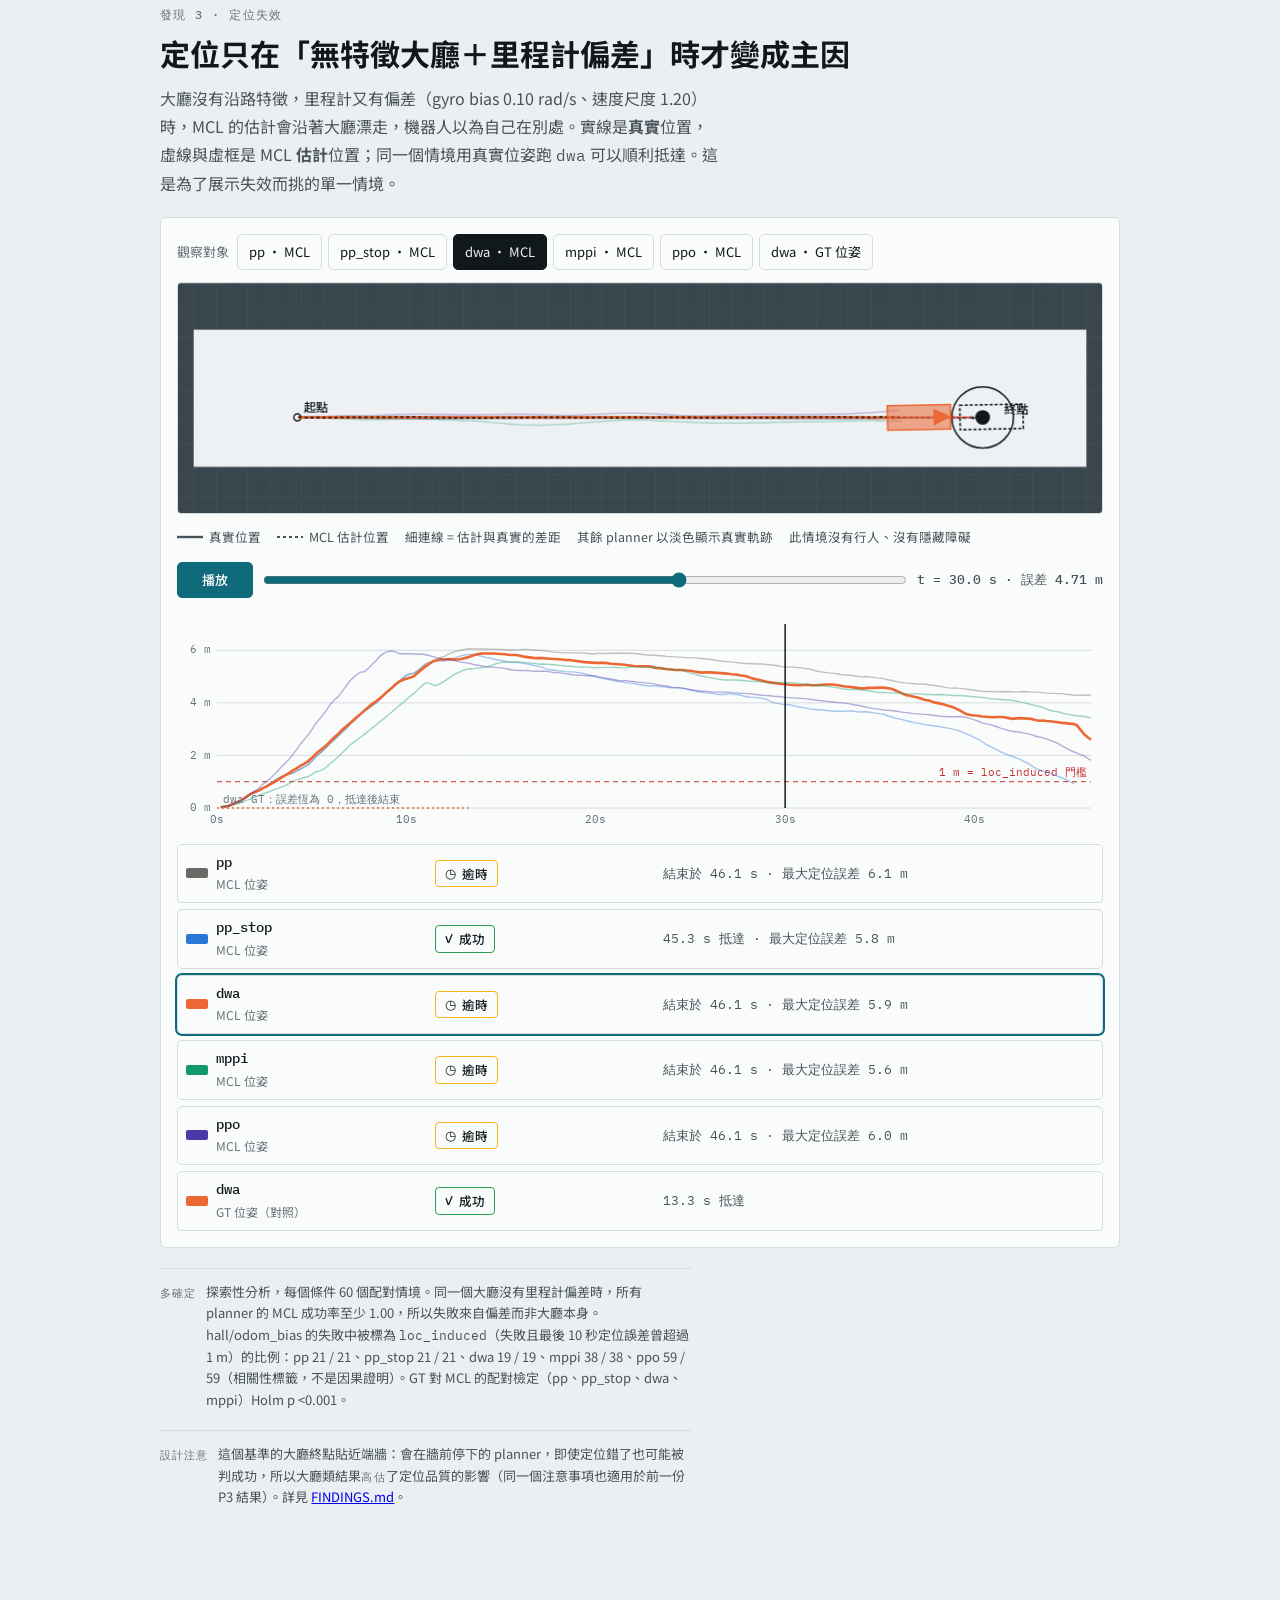
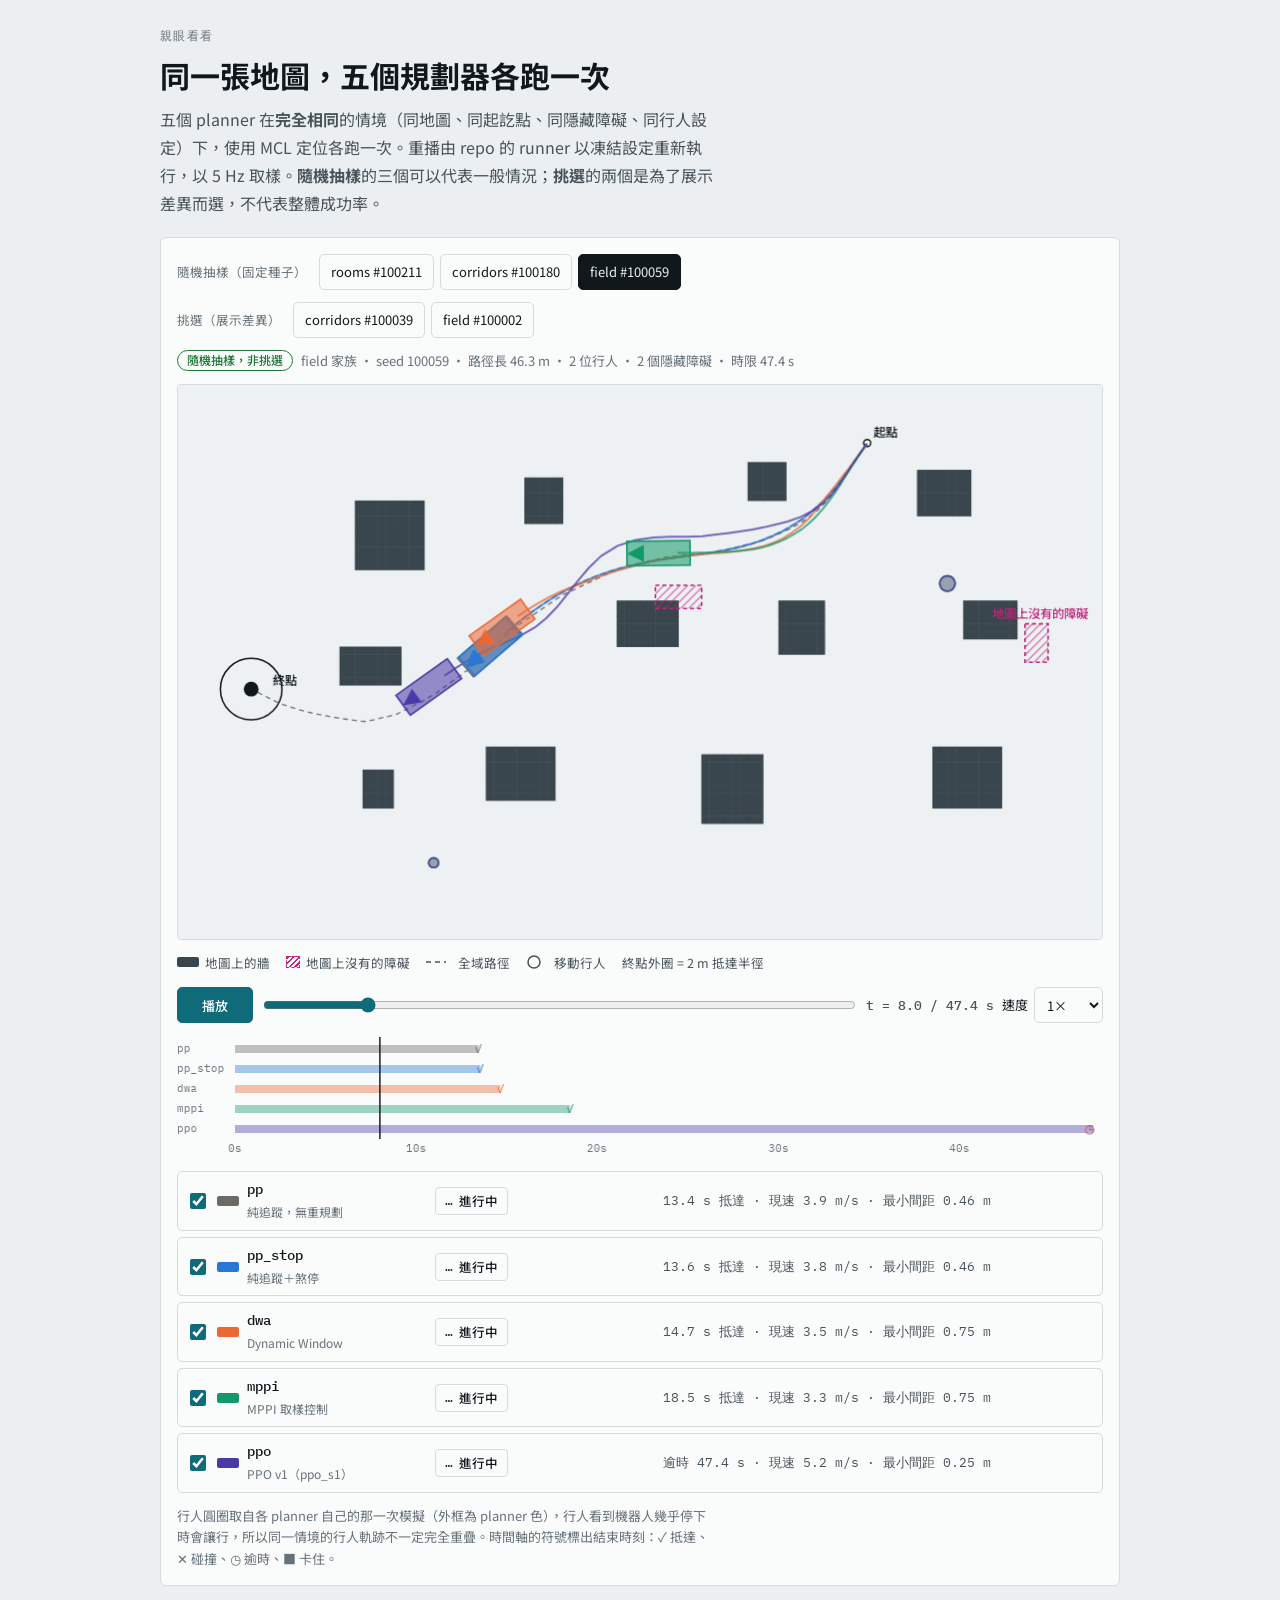
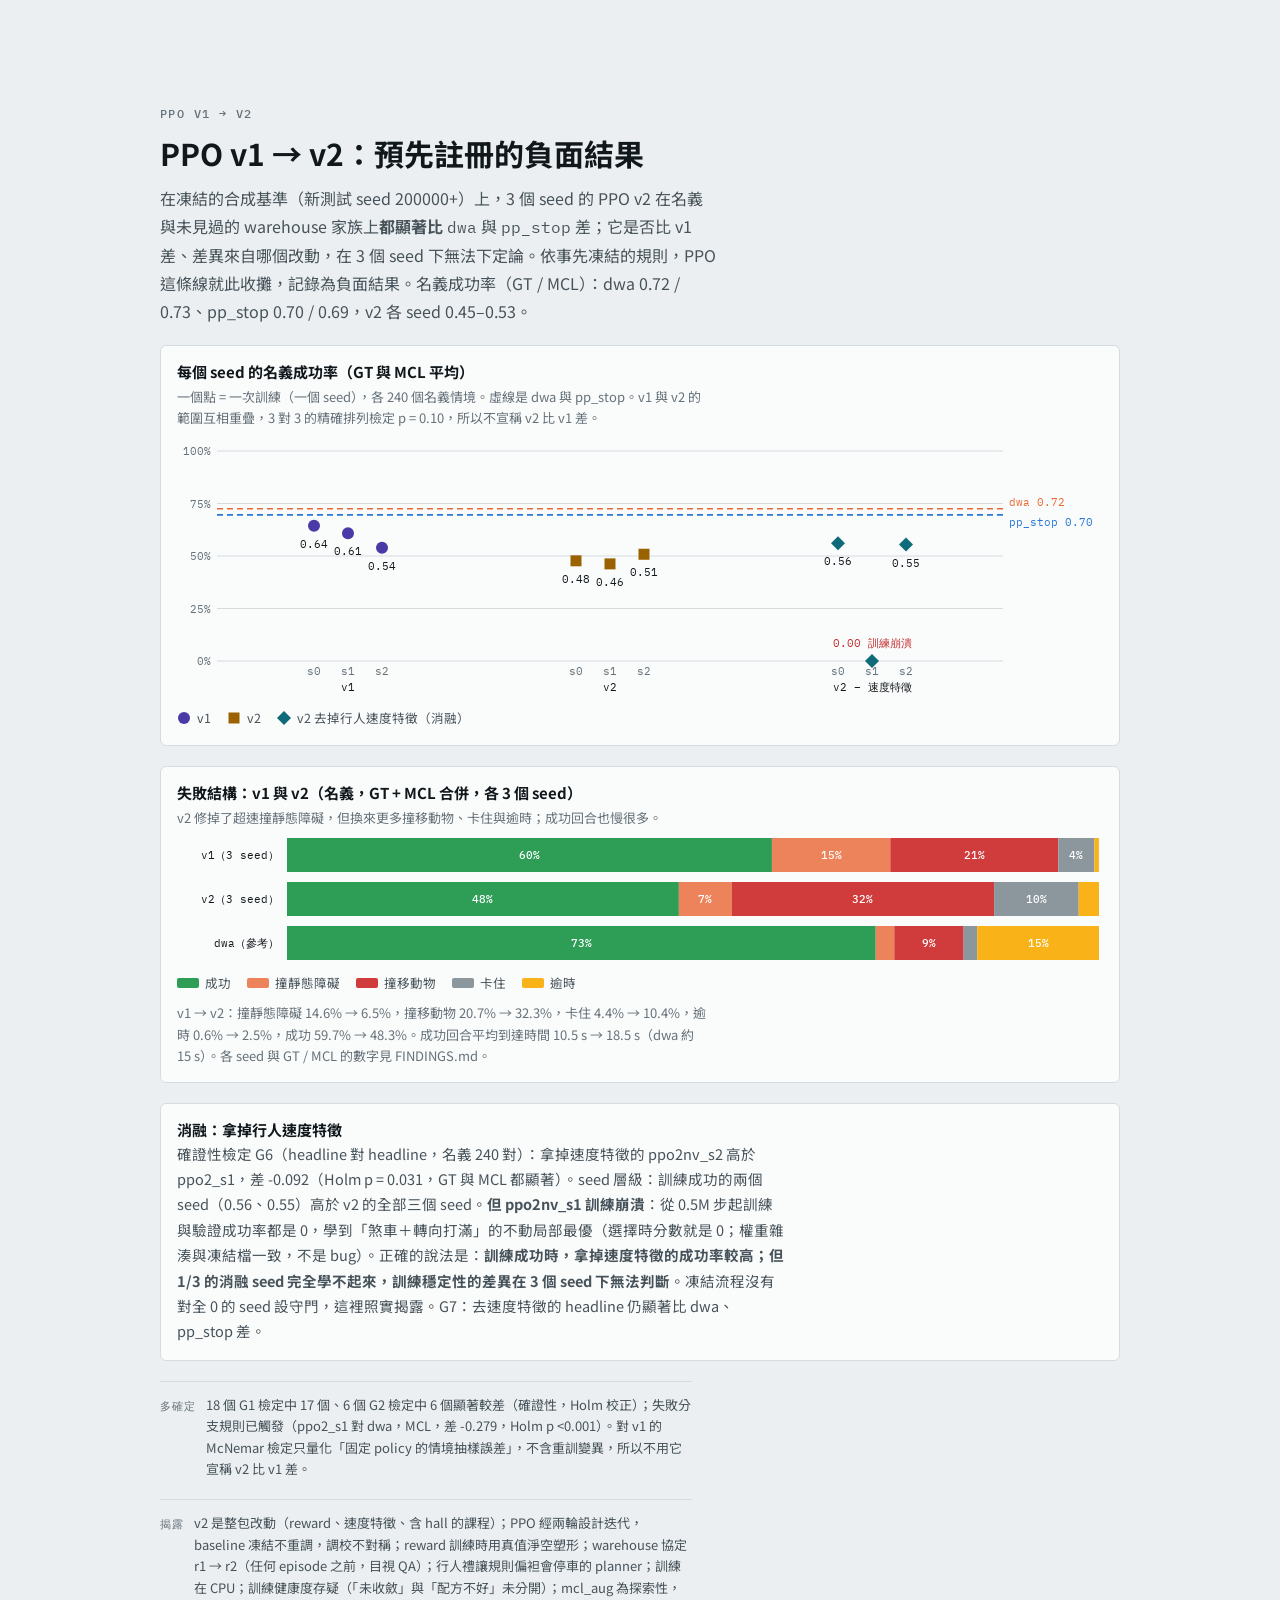
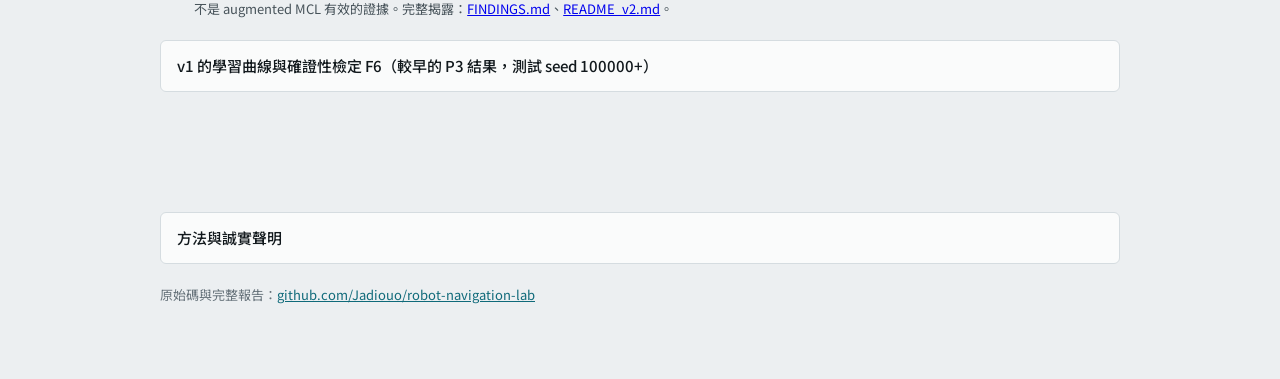
==== commit 672920e2: "Viewer: PPO v1 to v2 pre-registered negative result section Co-Authored-By: Claude Opus 5.5 (1M cont" ====
--- a/docs/viewer/index.html
+++ b/docs/viewer/index.html
@@ -16,7 +16,7 @@
   --bg:#eceff1; --panel:#fafbfb; --floor:#eef1f3; --ink:#11181c; --ink2:#47535a; --muted:#66727a; --line:#d5dce0; --wall:#3a464d;
   --accent:#0f6a7a; --accent-ink:#ffffff; --hid:#c0267a; --crit:#c53030; --good:#1f7a3a; --warn:#a86a00;
   --hm-neu:#eef1f2; --hm-neg:#a4301a; --hm-pos:#1f6fb0;
-  --c-pp:#6b6a66; --c-pp_stop:#2a78d6; --c-dwa:#eb6834; --c-mppi:#12996a; --c-ppo:#4a3aa7;
+  --c-pp:#6b6a66; --c-pp_stop:#2a78d6; --c-dwa:#eb6834; --c-mppi:#12996a; --c-ppo:#4a3aa7; --c-v2:#9a6200; --c-nv:#0f6a7a;
   --o-success:#2e9e57; --o-collision_dynamic:#d03b3b; --o-collision_static:#ec835a; --o-timeout:#fab219; --o-stuck:#8b979d; --o-loc_induced:#5a4ab8;
   --font:'Noto Sans TC',system-ui,-apple-system,'PingFang TC','Microsoft JhengHei',sans-serif; --mono:'IBM Plex Mono',ui-monospace,Menlo,Consolas,monospace;
 }
@@ -25,14 +25,14 @@
   --bg:#0d1113; --panel:#161b1e; --floor:#0b0e10; --ink:#eef2f4; --ink2:#aeb8be; --muted:#8a959b; --line:#283035; --wall:#8896a0;
   --accent:#5cc4d6; --accent-ink:#06222a; --hid:#ff7ab8; --crit:#f27a7a; --good:#5fd08a; --warn:#f0b64a;
   --hm-neu:#1b2226; --hm-neg:#ea7552; --hm-pos:#5aa0e0;
-  --c-pp:#9a998f; --c-pp_stop:#3987e5; --c-dwa:#d95926; --c-mppi:#199e70; --c-ppo:#a08fe8;
+  --c-pp:#9a998f; --c-pp_stop:#3987e5; --c-dwa:#d95926; --c-mppi:#199e70; --c-ppo:#a08fe8; --c-v2:#e0b04a; --c-nv:#5cc4d6;
   --o-success:#3ea866; --o-collision_dynamic:#e05a5a; --o-collision_static:#ec835a; --o-timeout:#e0a417; --o-stuck:#7c878d; --o-loc_induced:#9a8cf0}}
 :root[data-theme="dark"]{
   color-scheme:dark;
   --bg:#0d1113; --panel:#161b1e; --floor:#0b0e10; --ink:#eef2f4; --ink2:#aeb8be; --muted:#8a959b; --line:#283035; --wall:#8896a0;
   --accent:#5cc4d6; --accent-ink:#06222a; --hid:#ff7ab8; --crit:#f27a7a; --good:#5fd08a; --warn:#f0b64a;
   --hm-neu:#1b2226; --hm-neg:#ea7552; --hm-pos:#5aa0e0;
-  --c-pp:#9a998f; --c-pp_stop:#3987e5; --c-dwa:#d95926; --c-mppi:#199e70; --c-ppo:#a08fe8;
+  --c-pp:#9a998f; --c-pp_stop:#3987e5; --c-dwa:#d95926; --c-mppi:#199e70; --c-ppo:#a08fe8; --c-v2:#e0b04a; --c-nv:#5cc4d6;
   --o-success:#3ea866; --o-collision_dynamic:#e05a5a; --o-collision_static:#ec835a; --o-timeout:#e0a417; --o-stuck:#7c878d; --o-loc_induced:#9a8cf0}
 *{box-sizing:border-box}
 html{-webkit-text-size-adjust:100%}
@@ -226,6 +226,7 @@
     <div class="rows" id="mrows"></div>
   </div>
   <p class="sure"><b>多確定</b><span id="t3-sure"></span></p>
+  <p class="sure"><b>設計注意</b><span>這個基準的大廳終點貼近端牆：會在牆前停下的 planner，即使定位錯了也可能被判成功，所以大廳類結果<b>高估</b>了定位品質的影響（同一個注意事項也適用於前一份 P3 結果）。詳見 <a href="https://github.com/Jadiouo/robot-navigation-lab/blob/main/docs/results/benchmark_v2/FINDINGS.md">FINDINGS.md</a>。</span></p>
 </section>
 
 <!-- 4. replay -->
@@ -256,15 +257,27 @@
 <!-- 5. PPO -->
 <section id="s-ppo" aria-labelledby="h-ppo">
   <div class="head">
-    <div class="eyebrow">PPO v1 <span class="tag v2" style="margin-left:6px;letter-spacing:0;text-transform:none">v2 開發中</span></div>
-    <h2 id="h-ppo">學出來的 PPO v1 輸給 dwa 與 pp_stop，而且 seed 之間差很多</h2>
+    <div class="eyebrow">PPO v1 → v2</div>
+    <h2 id="h-ppo">PPO v1 → v2：預先註冊的負面結果</h2>
     <p class="sub" id="ppo-text"></p>
   </div>
-  <div class="two" style="grid-template-columns:minmax(0,1fr)">
+  <div class="panel"><h3>每個 seed 的名義成功率（GT 與 MCL 平均）</h3>
+    <p class="note" style="margin:4px 0 8px">一個點 = 一次訓練（一個 seed），各 240 個名義情境。虛線是 dwa 與 pp_stop。v1 與 v2 的範圍互相重疊，3 對 3 的精確排列檢定 <span id="ppo-perm"></span>，所以不宣稱 v2 比 v1 差。</p>
+    <div class="chart" id="seedplot"></div>
+    <div class="legend" id="seedlg"></div></div>
+  <div class="panel"><h3>失敗結構：v1 與 v2（名義，GT + MCL 合併，各 3 個 seed）</h3>
+    <p class="note" style="margin:4px 0 8px">v2 修掉了超速撞靜態障礙，但換來更多撞移動物、卡住與逾時；成功回合也慢很多。</p>
+    <div class="chart" id="failplot"></div>
+    <div class="legend" id="faillg"></div>
+    <p class="note" id="failnote" style="margin-top:8px"></p></div>
+  <div class="panel"><h3>消融：拿掉行人速度特徵</h3><p id="ppo-abl" style="font-size:14.5px;line-height:1.75;color:var(--ink2);max-width:76ch"></p></div>
+  <p class="sure"><b>多確定</b><span id="ppo-sure"></span></p>
+  <p class="sure"><b>揭露</b><span id="ppo-disc"></span></p>
+  <details class="box"><summary>v1 的學習曲線與確證性檢定 F6（較早的 P3 結果，測試 seed 100000+）</summary>
+    <div class="two" style="grid-template-columns:minmax(0,1fr);padding-bottom:12px">
     <div class="panel"><h3>學習曲線（驗證集，GT 位姿，60 個調校情境）</h3><div class="chart" id="lc" style="margin-top:8px"></div><p class="note" style="margin-top:6px">調校集上的驗證成功率，帶壓力課程，與測試集數字不可直接比較。圓圈是被選中的 checkpoint。</p></div>
     <div class="panel"><h3>確證性檢定 F6（名義 240 對，MCL，Holm 校正）</h3><p class="note" style="margin:4px 0 8px">差值 = 成功率(PPO) − 成功率(基準)。</p><div class="scroll"><table class="t" id="t-f6"></table></div></div>
-  </div>
-  <p class="sure"><b>多確定</b><span id="ppo-sure"></span></p>
+    </div></details>
 </section>
 
 <!-- 6. method -->
@@ -292,7 +305,7 @@
 const pv=p=>p<0.001?'<0.001':p.toFixed(3);
 const pt=(v,d=0)=>(v<0?'−':v>0?'+':'')+Math.abs(v*100).toFixed(d);
 const css=n=>getComputedStyle(document.documentElement).getPropertyValue(n).trim();
-let TH={};function readTheme(){['ink','ink2','muted','line','wall','floor','panel','hid','crit','accent','bg','hm-neu','hm-neg','hm-pos',...PL.map(p=>'c-'+p)].forEach(n=>TH[n]=css('--'+n))}
+let TH={};function readTheme(){['ink','ink2','muted','line','wall','floor','panel','hid','crit','accent','bg','hm-neu','hm-neg','hm-pos','c-v2','c-nv',...PL.map(p=>'c-'+p)].forEach(n=>TH[n]=css('--'+n))}
 const dirty=[];function onTheme(f){dirty.push(f)}
 function themeChanged(){readTheme();dirty.forEach(f=>f())}
 new MutationObserver(themeChanged).observe(document.documentElement,{attributes:true,attributeFilter:['data-theme']});
@@ -453,7 +466,7 @@
    `<b>名義條件下，定位不是瓶頸。</b>用真實位姿（GT）與用 MCL 估計位姿，成功率最多只差 <span class="num">${(h.gt_vs_mcl_nominal_max_abs_diff*100).toFixed(1)}</span> 個百分點（≤ 3 pt）。`,
    `<b>人群密度與里程計尺度誤差拖垮所有方法，各規劃器的弱點不同。</b>行人密度 1→6 讓成功率掉 <span class="num">${Math.round(-dh*100)}–${Math.round(-dl*100)}</span> pt，里程計速度尺度 ×1.0→1.3 掉 <span class="num">${Math.round(-sh*100)}–${Math.round(-sl*100)}</span> pt。${wkTxt}。`,
    `<b>定位只在「無特徵大廳＋里程計偏差」時才成為主因。</b>這時 GT 位姿全部 <span class="num">${f2(mb.dwa.gt.rate)}</span>，換成 MCL 後 <span class="mono">dwa</span> 掉到 <span class="num">${f2(mb.dwa.mcl.rate)}</span>、<span class="mono">mppi</span> <span class="num">${f2(mb.mppi.mcl.rate)}</span>、<span class="mono">ppo</span> <span class="num">${f2(mb.ppo_s1.mcl.rate)}</span>。`];
-  $('#answer').innerHTML=rows.map((t,i)=>`<li><i>${'abc'[i]}</i><span>${t}</span></li>`).join('')+`<li class="ppo"><i>＋</i><span>PPO v1 輸了：${f6.length} 個確證性檢定中 ${worse} 個顯著比 dwa / pp_stop 差（最大 Holm p = ${pv(maxp)}）。</span></li>`;
+  $('#answer').innerHTML=rows.map((t,i)=>`<li><i>${'abc'[i]}</i><span>${t}</span></li>`).join('')+`<li class="ppo"><i>＋</i><span>PPO 輸了，而且是預先註冊的負面結果：v1 的 ${f6.length} 個確證性檢定中 ${worse} 個顯著比 dwa / pp_stop 差（最大 Holm p = ${pv(maxp)}）；修過的 v2（3 個 seed，新測試 seed）在名義與未見過的倉庫地圖上也顯著比 dwa / pp_stop 差，PPO 這條線依事先凍結的規則就此收攤。</span></li>`;
   const nb=A.meta.episodes_total-N_PPO;
   $('#scope').textContent=`依據 ${nb.toLocaleString()} 個基準 episode + ${N_PPO.toLocaleString()} 個 PPO episode = ${A.meta.episodes_total.toLocaleString()} 個凍結後的測試 episode；${PL.length} 個 planner 在相同情境上配對比較。2D 模擬，非實車資料。`;
 }
@@ -535,10 +548,43 @@
 
 /* ---------- PPO ---------- */
 function initPPO(){
-  const f6=A.paired.F6,mb=A.mclbreak['hall/odom_bias'],s=A.ppo_seeds_nominal,tp=A.taxonomy,
-    lo=Math.min(...f6.map(r=>r.diff)),hi=Math.max(...f6.map(r=>r.diff)),maxp=Math.max(...f6.map(r=>r.p_holm));
-  $('#ppo-text').innerHTML=`名義條件下三個 seed 全都顯著比 <span class="mono">dwa</span> 與 <span class="mono">pp_stop</span> 差（差 ${Math.round(-hi*100)}–${Math.round(-lo*100)} 個百分點）。PPO 抵達最快（平均 ${tp.ppo.mcl.ttg} s，dwa ${tp.dwa.mcl.ttg} s）但撞得最多：靜態障礙 ${tp.ppo.mcl.collision_static} 次，dwa 只有 ${tp.dwa.mcl.collision_static} 次。超速不是單一解釋：事後診斷（只在調校集，非凍結結果）把速度壓到 4 m/s，成功率也沒有回升。在 hall/odom_bias，三個 seed 分別是 ${f2(mb.ppo_s0.mcl.rate)} / ${f2(mb.ppo_s1.mcl.rate)} / ${f2(mb.ppo_s2.mcl.rate)}，只看單一 seed 會得到完全不同的結論。v2 仍在開發中，換新的測試切分前不會重跑這份結果。`;
-  $('#ppo-sure').innerHTML=`F6 是測試前宣告的確證性檢定，${f6.length} 項全部為負差，最大 Holm p = ${pv(maxp)}。三個名義成功率（MCL）：${f2(s.ppo_s0.mcl.rate)} / ${f2(s.ppo_s1.mcl.rate)} / ${f2(s.ppo_s2.mcl.rate)}（頁面上的 ppo 是調校分數居中的 ppo_s1，規則在測試前凍結）。訓練的壓力課程只到等級 3，等級 4 與大廳從未見過，那些是外推測試。`;
+  const f6=A.paired.F6,s=A.ppo_seeds_nominal,V=A.v2;
+  $('#ppo-text').innerHTML=`在凍結的合成基準（新測試 seed 200000+）上，3 個 seed 的 PPO v2 在名義與未見過的 warehouse 家族上<b>都顯著比</b> <span class="mono">dwa</span> 與 <span class="mono">pp_stop</span> 差；它是否比 v1 差、差異來自哪個改動，在 3 個 seed 下無法下定論。依事先凍結的規則，PPO 這條線就此收攤，記錄為負面結果。名義成功率（GT / MCL）：dwa ${f2(V.nominal.dwa.gt.rate)} / ${f2(V.nominal.dwa.mcl.rate)}、pp_stop ${f2(V.nominal.pp_stop.gt.rate)} / ${f2(V.nominal.pp_stop.mcl.rate)}，v2 各 seed ${f2(Math.min(...['ppo2_s0','ppo2_s1','ppo2_s2'].flatMap(k=>[V.nominal[k].gt.rate,V.nominal[k].mcl.rate])))}–${f2(Math.max(...['ppo2_s0','ppo2_s1','ppo2_s2'].flatMap(k=>[V.nominal[k].gt.rate,V.nominal[k].mcl.rate])))}。`;
+  $('#ppo-perm').textContent=`p = ${V.perm_p.toFixed(2)}`;
+  const seedplot=()=>{const host=$('#seedplot');
+    fit(host,w=>{const H=270,l=40,r=Math.min(100,w*.27),t0=14,b=46,pw=w-l-r,ph=H-t0-b,Y=v=>t0+ph-v*ph;
+      const grp=[['v1','c-ppo','v1（ppo_s*）','o'],['v2','c-v2','v2（ppo2_s*）','s'],['nv','c-nv','v2 去掉速度特徵（ppo2nv_s*）','d']];
+      const gx=i=>l+pw*(i+.5)/3, dx=[-1,0,1].map(d=>d*Math.min(34,pw/3*.34));
+      let svg=`<svg width="${w}" height="${H}" viewBox="0 0 ${w} ${H}" role="img" aria-label="v1、v2、去速度特徵三組各三個 seed 的名義成功率，對照 dwa 與 pp_stop">`;
+      [0,.25,.5,.75,1].forEach(v=>svg+=`<line x1="${l}" x2="${w-r}" y1="${Y(v)}" y2="${Y(v)}" stroke="var(--line)"/><text x="${l-6}" y="${Y(v)+4}" text-anchor="end">${v*100}%</text>`);
+      [['dwa','c-dwa'],['pp_stop','c-pp_stop']].forEach(([k,c],i)=>{const y=Y(V.ref[k]);svg+=`<line x1="${l}" x2="${w-r}" y1="${y}" y2="${y}" stroke="var(--${c})" stroke-width="1.6" stroke-dasharray="6 4"/><text x="${w-r+6}" y="${y+(i?11:-3)}" style="fill:var(--${c})">${k} ${f2(V.ref[k])}</text>`});
+      grp.forEach(([k,c,lab,sh],gi)=>{
+        svg+=`<text x="${gx(gi)}" y="${H-b+30}" text-anchor="middle" class="ink">${k==='nv'?'v2 − 速度特徵':k}</text>`;
+        V.seed_means[k].forEach((m,i)=>{const x=gx(gi)+dx[i],y=Y(m),col=`var(--${c})`,tt=`${lab} s${i}：${f2(m)}`;
+          const mk=sh==='o'?`<circle cx="${x}" cy="${y}" r="6" fill="${col}"/>`:sh==='s'?`<rect x="${x-5.5}" y="${y-5.5}" width="11" height="11" fill="${col}"/>`:`<path d="M${x},${y-7}L${x+7},${y}L${x},${y+7}L${x-7},${y}Z" fill="${col}"/>`;
+          svg+=`<g><title>${tt}</title>${mk}<text x="${x}" y="${H-b+14}" text-anchor="middle">s${i}</text></g>`;
+          if(m>0)svg+=`<text x="${x}" y="${y+22}" text-anchor="middle" class="ink">${f2(m)}</text>`;
+          else svg+=`<text x="${x}" y="${y-14}" text-anchor="middle" style="fill:var(--crit)">0.00 訓練崩潰</text>`})});
+      host.innerHTML=svg+'</svg>'})};
+  seedplot();
+  $('#seedlg').innerHTML=`<span><svg width="14" height="14"><circle cx="7" cy="7" r="6" fill="var(--c-ppo)"/></svg>v1</span><span><svg width="14" height="14"><rect x="1.5" y="1.5" width="11" height="11" fill="var(--c-v2)"/></svg>v2</span><span><svg width="14" height="14"><path d="M7,0L14,7L7,14L0,7Z" fill="var(--c-nv)"/></svg>v2 去掉行人速度特徵（消融）</span>`;
+  // failure structure
+  const FO=[['success','成功'],['collision_static','撞靜態障礙'],['collision_dynamic','撞移動物'],['stuck','卡住'],['timeout','逾時']],FR=[['v1','v1（3 seed）'],['v2','v2（3 seed）'],['dwa','dwa（參考）']];
+  const failplot=()=>{const host=$('#failplot');fit(host,w=>{const rh=34,H=FR.length*(rh+10)+4,l=Math.min(110,w*.26),pw=w-l-4;
+    let svg=`<svg width="${w}" height="${H}" viewBox="0 0 ${w} ${H}" role="img" aria-label="v1、v2、dwa 的失敗結構堆疊條">`;
+    FR.forEach(([k,lab],i)=>{const y=i*(rh+10)+2,d=V.failure[k];svg+=`<text x="${l-8}" y="${y+rh/2+4}" text-anchor="end" class="ink">${lab}</text>`;let x=l;
+      FO.forEach(([o])=>{const ww=d[o]*pw;svg+=`<rect x="${x}" y="${y}" width="${Math.max(ww,0)}" height="${rh}" fill="var(--o-${o})"><title>${lab} ${o} ${(d[o]*100).toFixed(1)}%</title></rect>`;
+        if(ww>34)svg+=`<text x="${x+ww/2}" y="${y+rh/2+4}" text-anchor="middle" style="fill:#fff;font-weight:500">${Math.round(d[o]*100)}%</text>`;x+=ww})});
+    host.innerHTML=svg+'</svg>'})};
+  failplot();
+  $('#faillg').innerHTML=FO.map(([o,n])=>`<span><i class="sw" style="background:var(--o-${o})"></i>${n}</span>`).join('');
+  const F_=V.failure,pc=(k,o)=>(F_[k][o]*100).toFixed(1);
+  $('#failnote').innerHTML=`v1 → v2：撞靜態障礙 ${pc('v1','collision_static')}% → ${pc('v2','collision_static')}%，撞移動物 ${pc('v1','collision_dynamic')}% → ${pc('v2','collision_dynamic')}%，卡住 ${pc('v1','stuck')}% → ${pc('v2','stuck')}%，逾時 ${pc('v1','timeout')}% → ${pc('v2','timeout')}%，成功 ${pc('v1','success')}% → ${pc('v2','success')}%。成功回合平均到達時間 ${F_.v1.ttg.toFixed(1)} s → ${F_.v2.ttg.toFixed(1)} s（dwa 約 ${F_.dwa.ttg.toFixed(0)} s）。各 seed 與 GT / MCL 的數字見 FINDINGS.md。`;
+  const g6=V.g6[1],nv=V.seed_means.nv;
+  $('#ppo-abl').innerHTML=`確證性檢定 G6（headline 對 headline，名義 240 對）：拿掉速度特徵的 ppo2nv_s2 高於 ppo2_s1，差 ${g6.diff.toFixed(3)}（Holm p = ${pv(g6.p_holm)}，GT 與 MCL 都顯著）。seed 層級：訓練成功的兩個 seed（${f2(nv[0])}、${f2(nv[2])}）高於 v2 的全部三個 seed。<b>但 ppo2nv_s1 訓練崩潰</b>：從 0.5M 步起訓練與驗證成功率都是 0，學到「煞車＋轉向打滿」的不動局部最優（選擇時分數就是 0；權重雜湊與凍結檔一致，不是 bug）。正確的說法是：<b>訓練成功時，拿掉速度特徵的成功率較高；但 1/3 的消融 seed 完全學不起來，訓練穩定性的差異在 3 個 seed 下無法判斷</b>。凍結流程沒有對全 0 的 seed 設守門，這裡照實揭露。G7：去速度特徵的 headline 仍顯著比 dwa、pp_stop 差。`;
+  $('#ppo-sure').innerHTML=`${V.g1[1]} 個 G1 檢定中 ${V.g1[0]} 個、${V.g2[1]} 個 G2 檢定中 ${V.g2[0]} 個顯著較差（確證性，Holm 校正）；失敗分支規則已觸發（ppo2_s1 對 dwa，MCL，差 ${V.branch.diff.toFixed(3)}，Holm p ${pv(V.branch.p_holm)}）。對 v1 的 McNemar 檢定只量化「固定 policy 的情境抽樣誤差」，不含重訓變異，所以不用它宣稱 v2 比 v1 差。`;
+  $('#ppo-disc').innerHTML=`v2 是整包改動（reward、速度特徵、含 hall 的課程）；PPO 經兩輪設計迭代，baseline 凍結不重調，調校不對稱；reward 訓練時用真值淨空塑形；warehouse 協定 r1 → r2（任何 episode 之前，目視 QA）；行人禮讓規則偏袒會停車的 planner；訓練在 CPU；訓練健康度存疑（「未收斂」與「配方不好」未分開）；mcl_aug 為探索性，不是 augmented MCL 有效的證據。完整揭露：<a href="https://github.com/Jadiouo/robot-navigation-lab/blob/main/docs/results/benchmark_v2/FINDINGS.md">FINDINGS.md</a>、<a href="https://github.com/Jadiouo/robot-navigation-lab/blob/main/docs/results/benchmark_v2/README_v2.md">README_v2.md</a>。`;
+  onTheme(()=>{seedplot();failplot()});
   const host=$('#lc'),sty={s0:['5 3',1.6,.75],s1:['',2.8,1],s2:['1.5 3',1.8,.75]},mxs=2.4e6;
   const sel={};A.ppo_selection.forEach(r=>{if(!sel[r.train_seed]||r.sel_mean>sel[r.train_seed].sel_mean)sel[r.train_seed]=r});
   fit(host,w=>{const H=250,l=38,r=60,t=10,b=34,pw=w-l-r,ph=H-t-b,X=v=>l+v/mxs*pw,Y=v=>t+ph-v*ph;
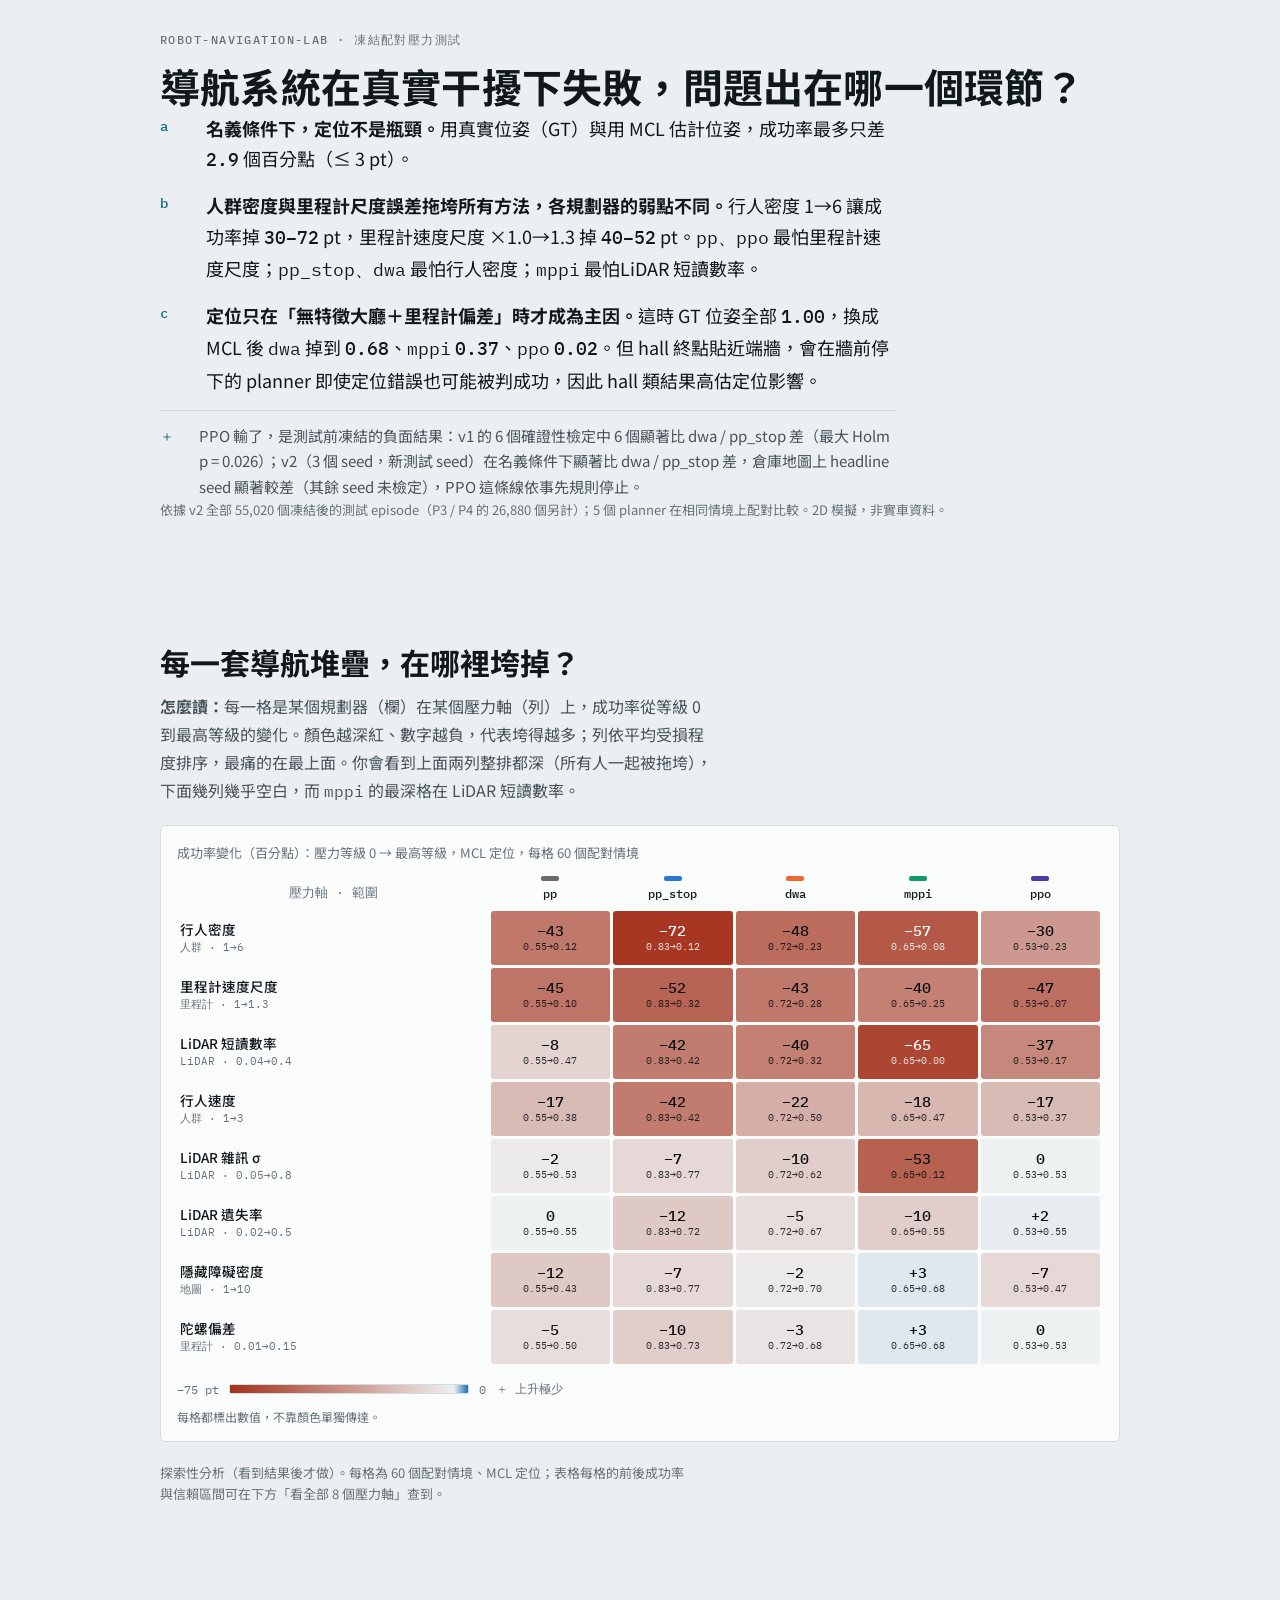
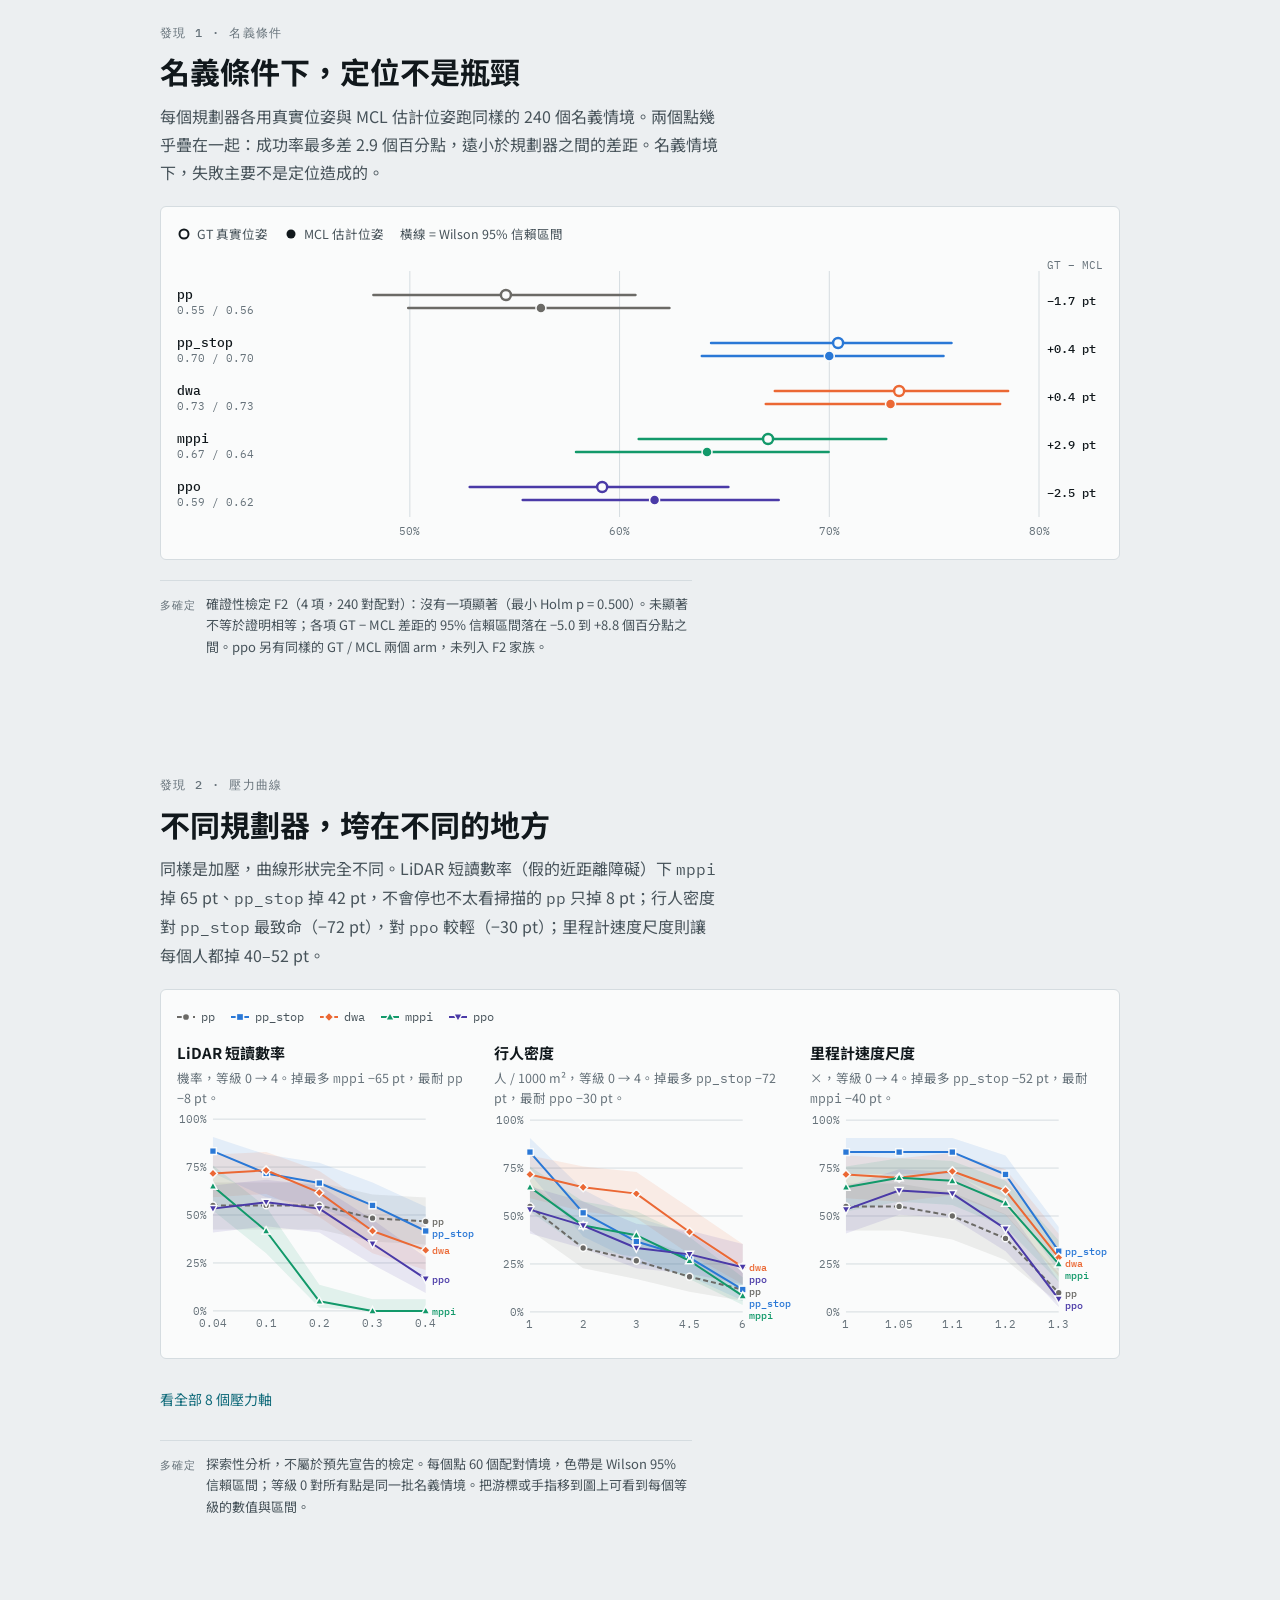
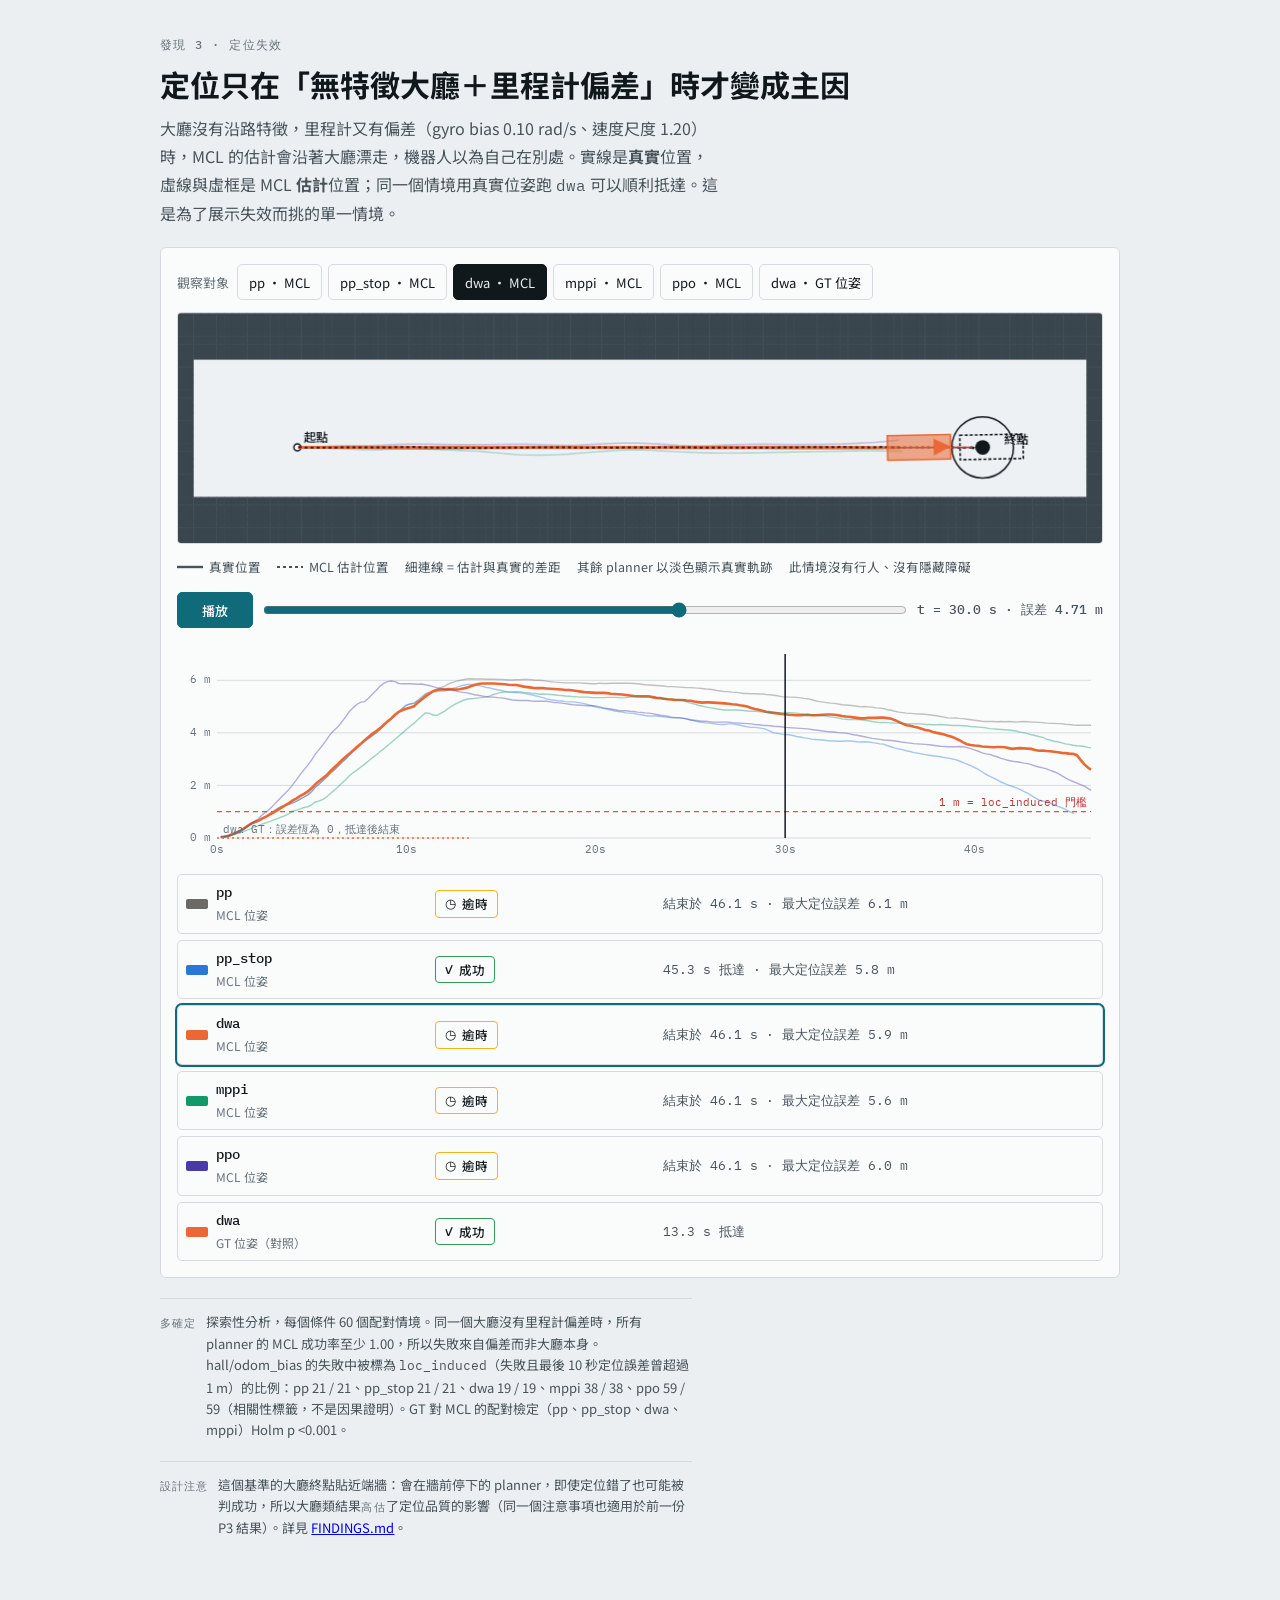
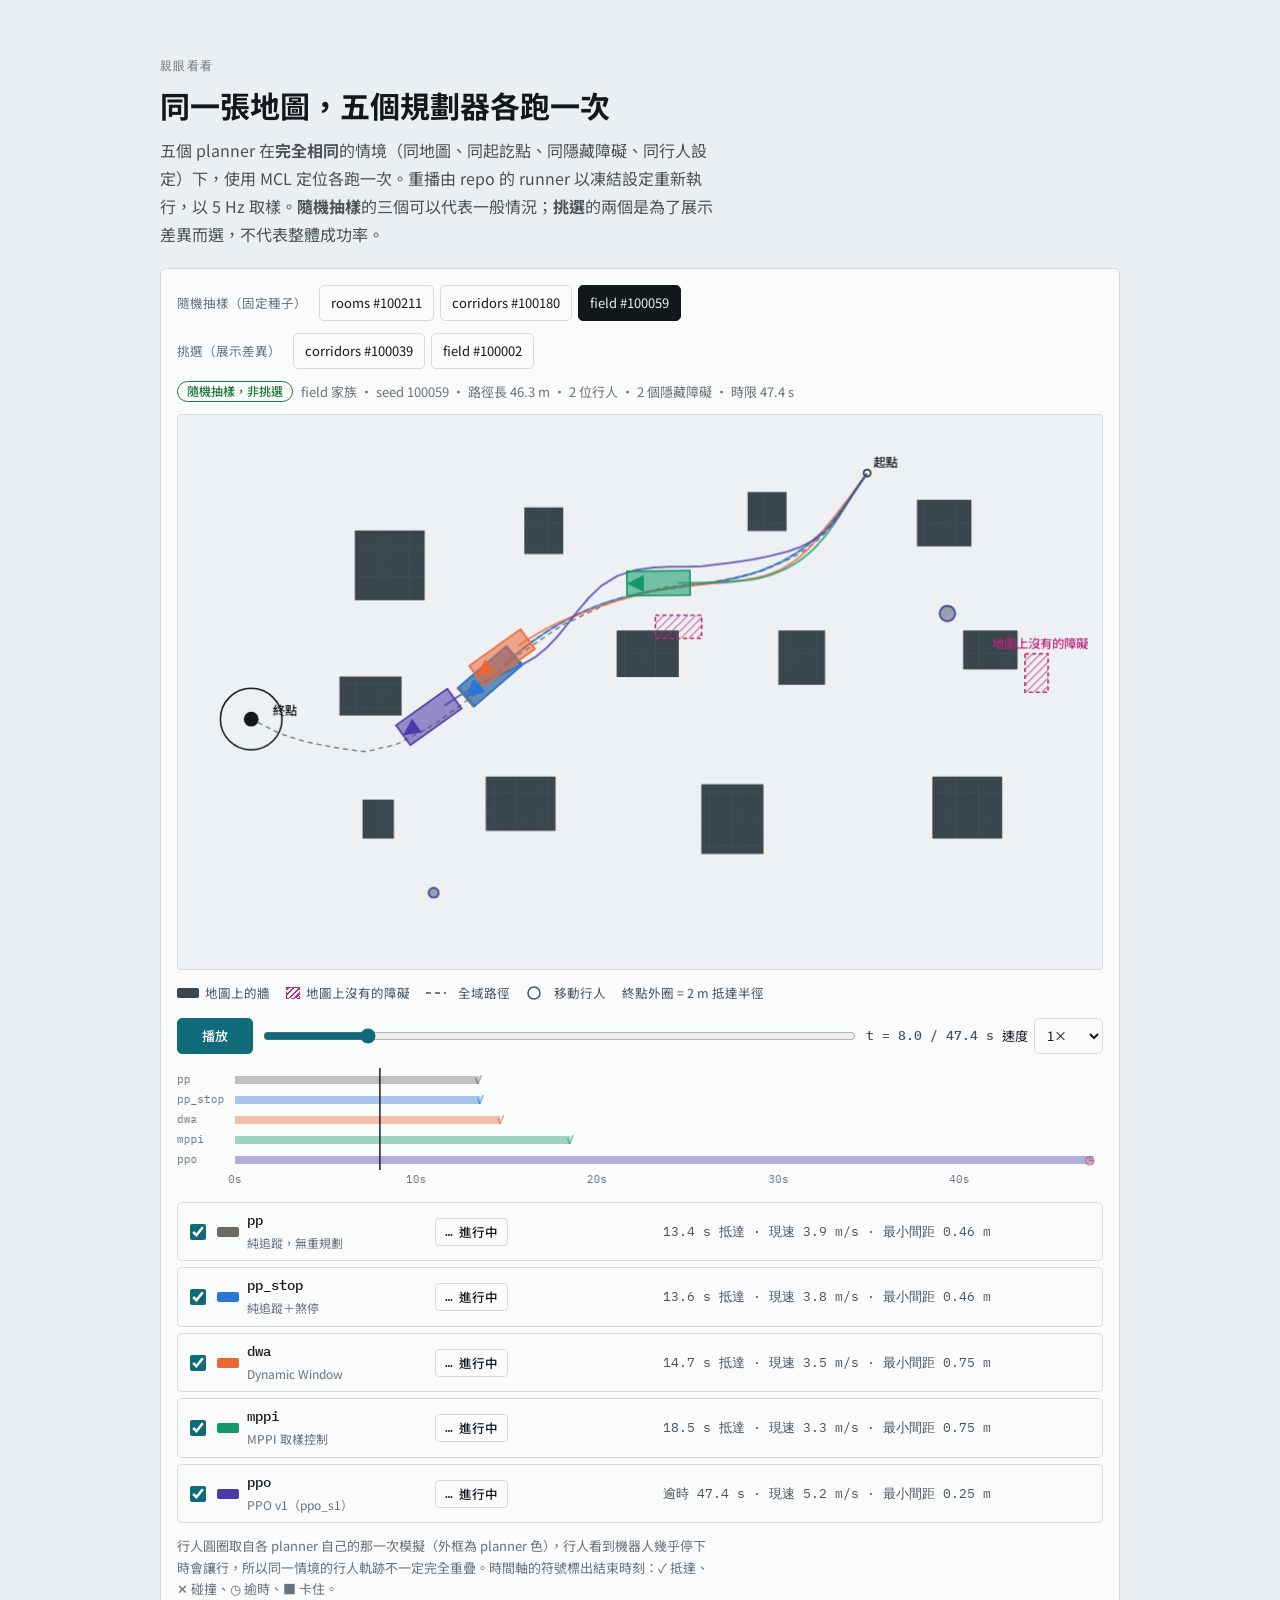
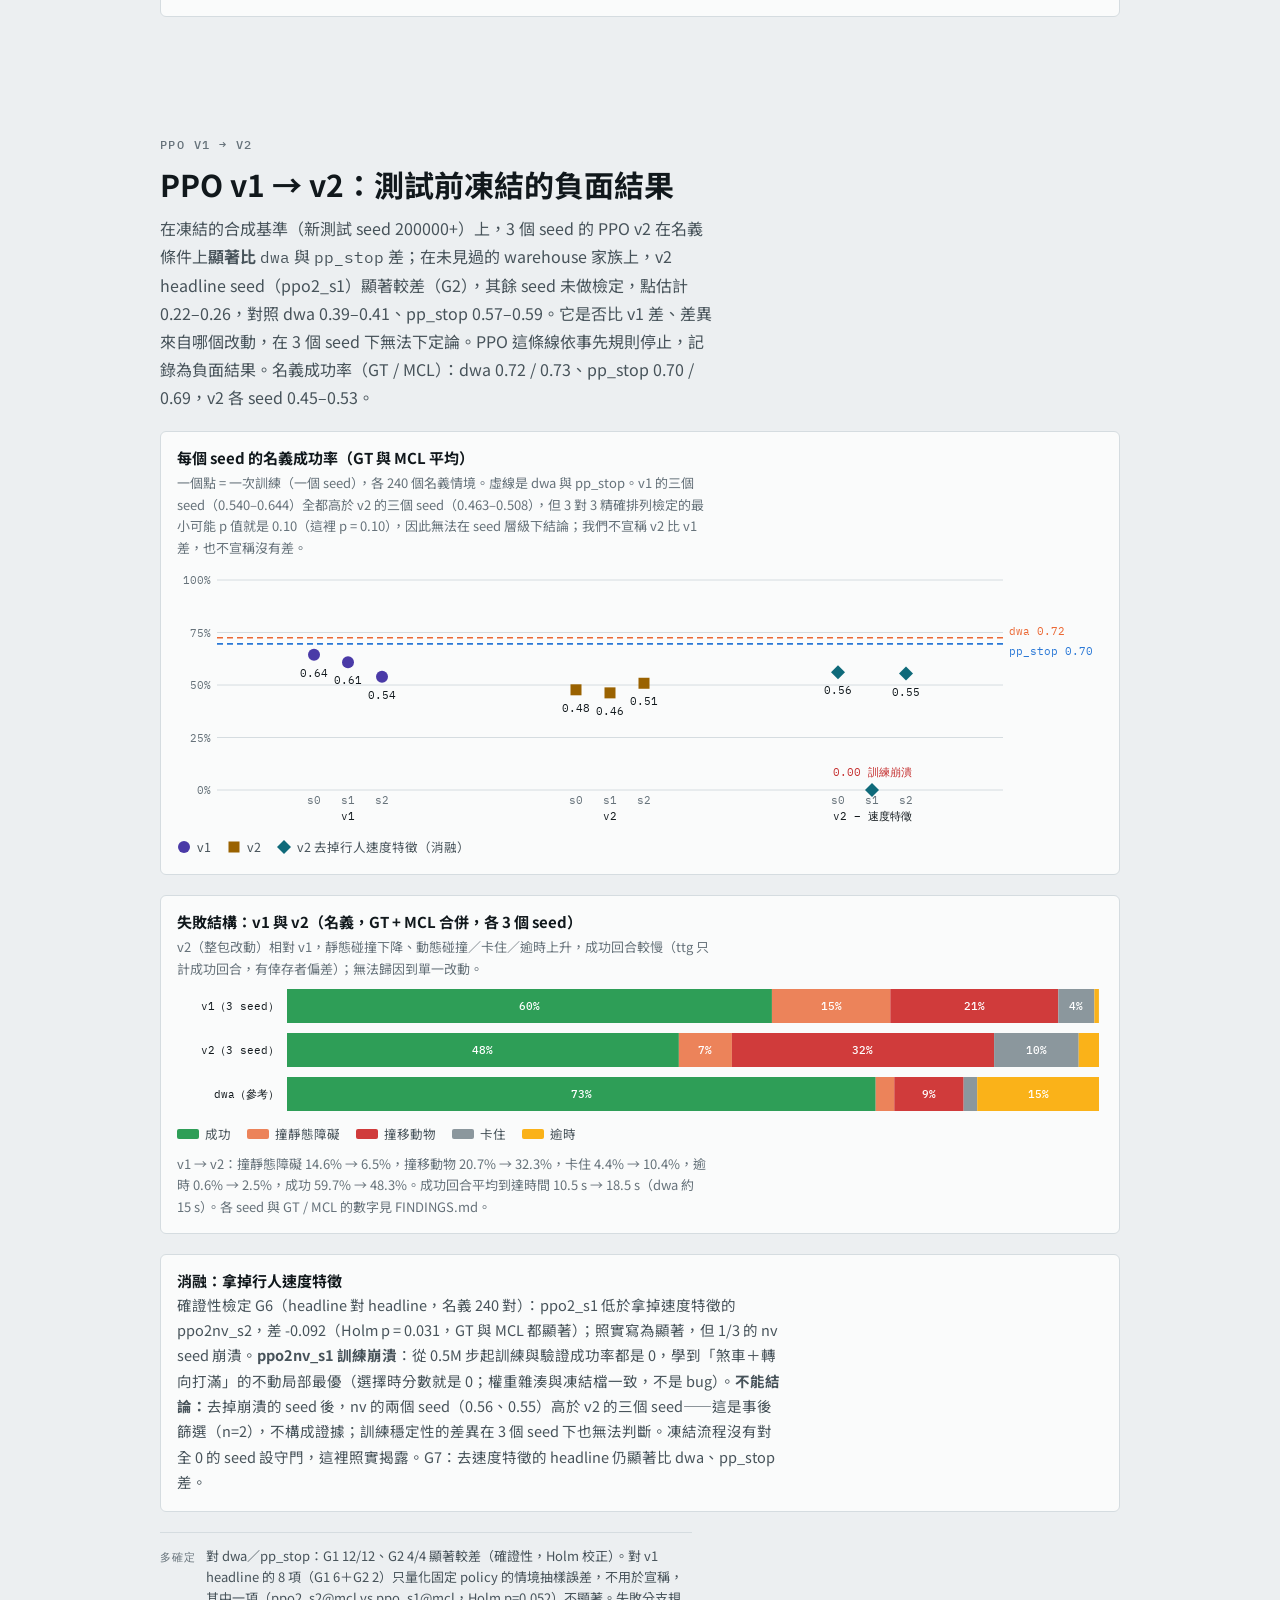
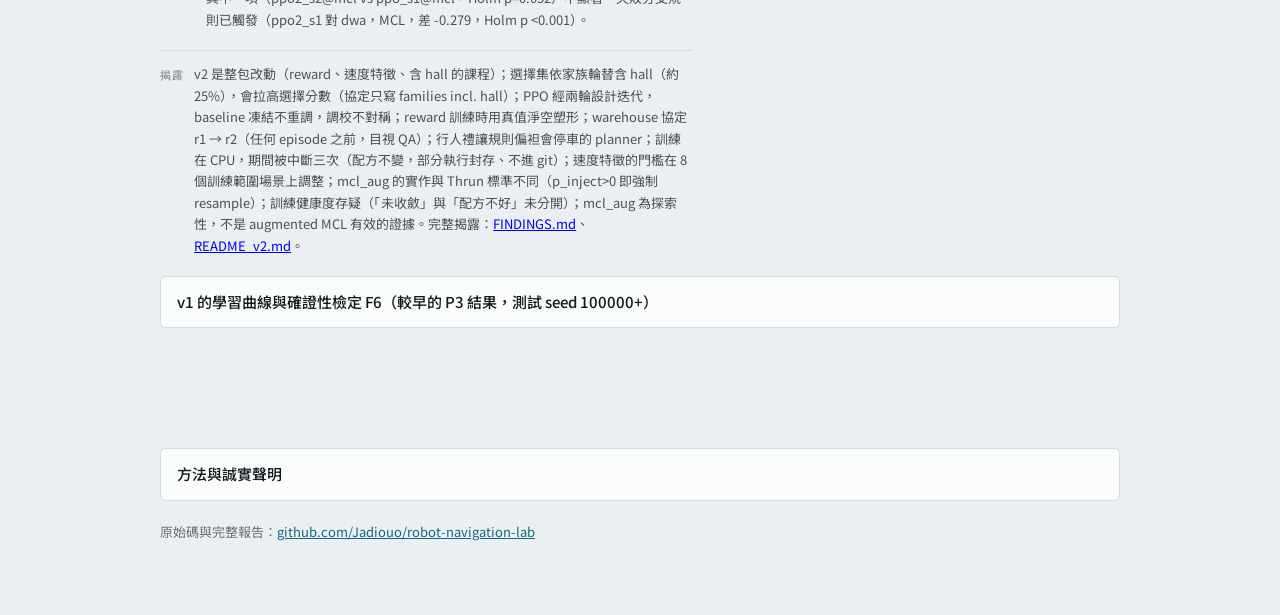
==== commit fc65f9e6: "Publish PPO v2 results; tighten conclusions after red-team review Add frozen v2 results (episodes/su" ====
--- a/docs/viewer/index.html
+++ b/docs/viewer/index.html
@@ -258,15 +258,15 @@
 <section id="s-ppo" aria-labelledby="h-ppo">
   <div class="head">
     <div class="eyebrow">PPO v1 → v2</div>
-    <h2 id="h-ppo">PPO v1 → v2：預先註冊的負面結果</h2>
+    <h2 id="h-ppo">PPO v1 → v2：測試前凍結的負面結果</h2>
     <p class="sub" id="ppo-text"></p>
   </div>
   <div class="panel"><h3>每個 seed 的名義成功率（GT 與 MCL 平均）</h3>
-    <p class="note" style="margin:4px 0 8px">一個點 = 一次訓練（一個 seed），各 240 個名義情境。虛線是 dwa 與 pp_stop。v1 與 v2 的範圍互相重疊，3 對 3 的精確排列檢定 <span id="ppo-perm"></span>，所以不宣稱 v2 比 v1 差。</p>
+    <p class="note" style="margin:4px 0 8px">一個點 = 一次訓練（一個 seed），各 240 個名義情境。虛線是 dwa 與 pp_stop。v1 的三個 seed（0.540–0.644）全都高於 v2 的三個 seed（0.463–0.508），但 3 對 3 精確排列檢定的最小可能 p 值就是 0.10（這裡 <span id="ppo-perm"></span>），因此無法在 seed 層級下結論；我們不宣稱 v2 比 v1 差，也不宣稱沒有差。</p>
     <div class="chart" id="seedplot"></div>
     <div class="legend" id="seedlg"></div></div>
   <div class="panel"><h3>失敗結構：v1 與 v2（名義，GT + MCL 合併，各 3 個 seed）</h3>
-    <p class="note" style="margin:4px 0 8px">v2 修掉了超速撞靜態障礙，但換來更多撞移動物、卡住與逾時；成功回合也慢很多。</p>
+    <p class="note" style="margin:4px 0 8px">v2（整包改動）相對 v1，靜態碰撞下降、動態碰撞／卡住／逾時上升，成功回合較慢（ttg 只計成功回合，有倖存者偏差）；無法歸因到單一改動。</p>
     <div class="chart" id="failplot"></div>
     <div class="legend" id="faillg"></div>
     <p class="note" id="failnote" style="margin-top:8px"></p></div>
@@ -465,10 +465,10 @@
   const rows=[
    `<b>名義條件下，定位不是瓶頸。</b>用真實位姿（GT）與用 MCL 估計位姿，成功率最多只差 <span class="num">${(h.gt_vs_mcl_nominal_max_abs_diff*100).toFixed(1)}</span> 個百分點（≤ 3 pt）。`,
    `<b>人群密度與里程計尺度誤差拖垮所有方法，各規劃器的弱點不同。</b>行人密度 1→6 讓成功率掉 <span class="num">${Math.round(-dh*100)}–${Math.round(-dl*100)}</span> pt，里程計速度尺度 ×1.0→1.3 掉 <span class="num">${Math.round(-sh*100)}–${Math.round(-sl*100)}</span> pt。${wkTxt}。`,
-   `<b>定位只在「無特徵大廳＋里程計偏差」時才成為主因。</b>這時 GT 位姿全部 <span class="num">${f2(mb.dwa.gt.rate)}</span>，換成 MCL 後 <span class="mono">dwa</span> 掉到 <span class="num">${f2(mb.dwa.mcl.rate)}</span>、<span class="mono">mppi</span> <span class="num">${f2(mb.mppi.mcl.rate)}</span>、<span class="mono">ppo</span> <span class="num">${f2(mb.ppo_s1.mcl.rate)}</span>。`];
-  $('#answer').innerHTML=rows.map((t,i)=>`<li><i>${'abc'[i]}</i><span>${t}</span></li>`).join('')+`<li class="ppo"><i>＋</i><span>PPO 輸了，而且是預先註冊的負面結果：v1 的 ${f6.length} 個確證性檢定中 ${worse} 個顯著比 dwa / pp_stop 差（最大 Holm p = ${pv(maxp)}）；修過的 v2（3 個 seed，新測試 seed）在名義與未見過的倉庫地圖上也顯著比 dwa / pp_stop 差，PPO 這條線依事先凍結的規則就此收攤。</span></li>`;
+   `<b>定位只在「無特徵大廳＋里程計偏差」時才成為主因。</b>這時 GT 位姿全部 <span class="num">${f2(mb.dwa.gt.rate)}</span>，換成 MCL 後 <span class="mono">dwa</span> 掉到 <span class="num">${f2(mb.dwa.mcl.rate)}</span>、<span class="mono">mppi</span> <span class="num">${f2(mb.mppi.mcl.rate)}</span>、<span class="mono">ppo</span> <span class="num">${f2(mb.ppo_s1.mcl.rate)}</span>。但 hall 終點貼近端牆，會在牆前停下的 planner 即使定位錯誤也可能被判成功，因此 hall 類結果高估定位影響。`];
+  $('#answer').innerHTML=rows.map((t,i)=>`<li><i>${'abc'[i]}</i><span>${t}</span></li>`).join('')+`<li class="ppo"><i>＋</i><span>PPO 輸了，是測試前凍結的負面結果：v1 的 ${f6.length} 個確證性檢定中 ${worse} 個顯著比 dwa / pp_stop 差（最大 Holm p = ${pv(maxp)}）；v2（3 個 seed，新測試 seed）在名義條件下顯著比 dwa / pp_stop 差，倉庫地圖上 headline seed 顯著較差（其餘 seed 未檢定），PPO 這條線依事先規則停止。</span></li>`;
   const nb=A.meta.episodes_total-N_PPO;
-  $('#scope').textContent=`依據 ${nb.toLocaleString()} 個基準 episode + ${N_PPO.toLocaleString()} 個 PPO episode = ${A.meta.episodes_total.toLocaleString()} 個凍結後的測試 episode；${PL.length} 個 planner 在相同情境上配對比較。2D 模擬，非實車資料。`;
+  $('#scope').textContent=`依據 v2 全部 ${A.v2.episodes.toLocaleString()} 個凍結後的測試 episode（P3 / P4 的 ${A.meta.episodes_total.toLocaleString()} 個另計）；${PL.length} 個 planner 在相同情境上配對比較。2D 模擬，非實車資料。`;
 }
 function hexRgb(h){h=h.replace('#','');if(h.length===3)h=[...h].map(c=>c+c).join('');return [0,2,4].map(i=>parseInt(h.slice(i,i+2),16))}
 function lum([r,g,b]){const f=v=>{v/=255;return v<=.03928?v/12.92:Math.pow((v+.055)/1.055,2.4)};return .2126*f(r)+.7152*f(g)+.0722*f(b)}
@@ -549,7 +549,7 @@
 /* ---------- PPO ---------- */
 function initPPO(){
   const f6=A.paired.F6,s=A.ppo_seeds_nominal,V=A.v2;
-  $('#ppo-text').innerHTML=`在凍結的合成基準（新測試 seed 200000+）上，3 個 seed 的 PPO v2 在名義與未見過的 warehouse 家族上<b>都顯著比</b> <span class="mono">dwa</span> 與 <span class="mono">pp_stop</span> 差；它是否比 v1 差、差異來自哪個改動，在 3 個 seed 下無法下定論。依事先凍結的規則，PPO 這條線就此收攤，記錄為負面結果。名義成功率（GT / MCL）：dwa ${f2(V.nominal.dwa.gt.rate)} / ${f2(V.nominal.dwa.mcl.rate)}、pp_stop ${f2(V.nominal.pp_stop.gt.rate)} / ${f2(V.nominal.pp_stop.mcl.rate)}，v2 各 seed ${f2(Math.min(...['ppo2_s0','ppo2_s1','ppo2_s2'].flatMap(k=>[V.nominal[k].gt.rate,V.nominal[k].mcl.rate])))}–${f2(Math.max(...['ppo2_s0','ppo2_s1','ppo2_s2'].flatMap(k=>[V.nominal[k].gt.rate,V.nominal[k].mcl.rate])))}。`;
+  $('#ppo-text').innerHTML=`在凍結的合成基準（新測試 seed 200000+）上，3 個 seed 的 PPO v2 在名義條件上<b>顯著比</b> <span class="mono">dwa</span> 與 <span class="mono">pp_stop</span> 差；在未見過的 warehouse 家族上，v2 headline seed（ppo2_s1）顯著較差（G2），其餘 seed 未做檢定，點估計 ${f2(Math.min(...['ppo2_s0','ppo2_s2'].flatMap(k=>[V.warehouse[k].gt,V.warehouse[k].mcl])))}–${f2(Math.max(...['ppo2_s0','ppo2_s2'].flatMap(k=>[V.warehouse[k].gt,V.warehouse[k].mcl])))}，對照 dwa ${f2(Math.min(V.warehouse.dwa.gt,V.warehouse.dwa.mcl))}–${f2(Math.max(V.warehouse.dwa.gt,V.warehouse.dwa.mcl))}、pp_stop ${f2(Math.min(V.warehouse.pp_stop.gt,V.warehouse.pp_stop.mcl))}–${f2(Math.max(V.warehouse.pp_stop.gt,V.warehouse.pp_stop.mcl))}。它是否比 v1 差、差異來自哪個改動，在 3 個 seed 下無法下定論。PPO 這條線依事先規則停止，記錄為負面結果。名義成功率（GT / MCL）：dwa ${f2(V.nominal.dwa.gt.rate)} / ${f2(V.nominal.dwa.mcl.rate)}、pp_stop ${f2(V.nominal.pp_stop.gt.rate)} / ${f2(V.nominal.pp_stop.mcl.rate)}，v2 各 seed ${f2(Math.min(...['ppo2_s0','ppo2_s1','ppo2_s2'].flatMap(k=>[V.nominal[k].gt.rate,V.nominal[k].mcl.rate])))}–${f2(Math.max(...['ppo2_s0','ppo2_s1','ppo2_s2'].flatMap(k=>[V.nominal[k].gt.rate,V.nominal[k].mcl.rate])))}。`;
   $('#ppo-perm').textContent=`p = ${V.perm_p.toFixed(2)}`;
   const seedplot=()=>{const host=$('#seedplot');
     fit(host,w=>{const H=270,l=40,r=Math.min(100,w*.27),t0=14,b=46,pw=w-l-r,ph=H-t0-b,Y=v=>t0+ph-v*ph;
@@ -581,9 +581,9 @@
   const F_=V.failure,pc=(k,o)=>(F_[k][o]*100).toFixed(1);
   $('#failnote').innerHTML=`v1 → v2：撞靜態障礙 ${pc('v1','collision_static')}% → ${pc('v2','collision_static')}%，撞移動物 ${pc('v1','collision_dynamic')}% → ${pc('v2','collision_dynamic')}%，卡住 ${pc('v1','stuck')}% → ${pc('v2','stuck')}%，逾時 ${pc('v1','timeout')}% → ${pc('v2','timeout')}%，成功 ${pc('v1','success')}% → ${pc('v2','success')}%。成功回合平均到達時間 ${F_.v1.ttg.toFixed(1)} s → ${F_.v2.ttg.toFixed(1)} s（dwa 約 ${F_.dwa.ttg.toFixed(0)} s）。各 seed 與 GT / MCL 的數字見 FINDINGS.md。`;
   const g6=V.g6[1],nv=V.seed_means.nv;
-  $('#ppo-abl').innerHTML=`確證性檢定 G6（headline 對 headline，名義 240 對）：拿掉速度特徵的 ppo2nv_s2 高於 ppo2_s1，差 ${g6.diff.toFixed(3)}（Holm p = ${pv(g6.p_holm)}，GT 與 MCL 都顯著）。seed 層級：訓練成功的兩個 seed（${f2(nv[0])}、${f2(nv[2])}）高於 v2 的全部三個 seed。<b>但 ppo2nv_s1 訓練崩潰</b>：從 0.5M 步起訓練與驗證成功率都是 0，學到「煞車＋轉向打滿」的不動局部最優（選擇時分數就是 0；權重雜湊與凍結檔一致，不是 bug）。正確的說法是：<b>訓練成功時，拿掉速度特徵的成功率較高；但 1/3 的消融 seed 完全學不起來，訓練穩定性的差異在 3 個 seed 下無法判斷</b>。凍結流程沒有對全 0 的 seed 設守門，這裡照實揭露。G7：去速度特徵的 headline 仍顯著比 dwa、pp_stop 差。`;
-  $('#ppo-sure').innerHTML=`${V.g1[1]} 個 G1 檢定中 ${V.g1[0]} 個、${V.g2[1]} 個 G2 檢定中 ${V.g2[0]} 個顯著較差（確證性，Holm 校正）；失敗分支規則已觸發（ppo2_s1 對 dwa，MCL，差 ${V.branch.diff.toFixed(3)}，Holm p ${pv(V.branch.p_holm)}）。對 v1 的 McNemar 檢定只量化「固定 policy 的情境抽樣誤差」，不含重訓變異，所以不用它宣稱 v2 比 v1 差。`;
-  $('#ppo-disc').innerHTML=`v2 是整包改動（reward、速度特徵、含 hall 的課程）；PPO 經兩輪設計迭代，baseline 凍結不重調，調校不對稱；reward 訓練時用真值淨空塑形；warehouse 協定 r1 → r2（任何 episode 之前，目視 QA）；行人禮讓規則偏袒會停車的 planner；訓練在 CPU；訓練健康度存疑（「未收斂」與「配方不好」未分開）；mcl_aug 為探索性，不是 augmented MCL 有效的證據。完整揭露：<a href="https://github.com/Jadiouo/robot-navigation-lab/blob/main/docs/results/benchmark_v2/FINDINGS.md">FINDINGS.md</a>、<a href="https://github.com/Jadiouo/robot-navigation-lab/blob/main/docs/results/benchmark_v2/README_v2.md">README_v2.md</a>。`;
+  $('#ppo-abl').innerHTML=`確證性檢定 G6（headline 對 headline，名義 240 對）：ppo2_s1 低於拿掉速度特徵的 ppo2nv_s2，差 ${g6.diff.toFixed(3)}（Holm p = ${pv(g6.p_holm)}，GT 與 MCL 都顯著）；照實寫為顯著，但 1/3 的 nv seed 崩潰。<b>ppo2nv_s1 訓練崩潰</b>：從 0.5M 步起訓練與驗證成功率都是 0，學到「煞車＋轉向打滿」的不動局部最優（選擇時分數就是 0；權重雜湊與凍結檔一致，不是 bug）。<b>不能結論：</b>去掉崩潰的 seed 後，nv 的兩個 seed（${f2(nv[0])}、${f2(nv[2])}）高於 v2 的三個 seed——這是事後篩選（n=2），不構成證據；訓練穩定性的差異在 3 個 seed 下也無法判斷。凍結流程沒有對全 0 的 seed 設守門，這裡照實揭露。G7：去速度特徵的 headline 仍顯著比 dwa、pp_stop 差。`;
+  $('#ppo-sure').innerHTML=`對 dwa／pp_stop：G1 ${V.g1_vs_baselines[0]}/${V.g1_vs_baselines[1]}、G2 ${V.g2[0]-2}/${V.g2[1]-2} 顯著較差（確證性，Holm 校正）。對 v1 headline 的 8 項（G1 ${V.g1[1]-V.g1_vs_baselines[1]}＋G2 2）只量化固定 policy 的情境抽樣誤差，不用於宣稱，其中一項（ppo2_s2@mcl vs ppo_s1@mcl，Holm p=0.052）不顯著。失敗分支規則已觸發（ppo2_s1 對 dwa，MCL，差 ${V.branch.diff.toFixed(3)}，Holm p ${pv(V.branch.p_holm)}）。`;
+  $('#ppo-disc').innerHTML=`v2 是整包改動（reward、速度特徵、含 hall 的課程）；選擇集依家族輪替含 hall（約 25%），會拉高選擇分數（協定只寫 families incl. hall）；PPO 經兩輪設計迭代，baseline 凍結不重調，調校不對稱；reward 訓練時用真值淨空塑形；warehouse 協定 r1 → r2（任何 episode 之前，目視 QA）；行人禮讓規則偏袒會停車的 planner；訓練在 CPU，期間被中斷三次（配方不變，部分執行封存、不進 git）；速度特徵的門檻在 8 個訓練範圍場景上調整；mcl_aug 的實作與 Thrun 標準不同（p_inject>0 即強制 resample）；訓練健康度存疑（「未收斂」與「配方不好」未分開）；mcl_aug 為探索性，不是 augmented MCL 有效的證據。完整揭露：<a href="https://github.com/Jadiouo/robot-navigation-lab/blob/main/docs/results/benchmark_v2/FINDINGS.md">FINDINGS.md</a>、<a href="https://github.com/Jadiouo/robot-navigation-lab/blob/main/docs/results/benchmark_v2/README_v2.md">README_v2.md</a>。`;
   onTheme(()=>{seedplot();failplot()});
   const host=$('#lc'),sty={s0:['5 3',1.6,.75],s1:['',2.8,1],s2:['1.5 3',1.8,.75]},mxs=2.4e6;
   const sel={};A.ppo_selection.forEach(r=>{if(!sel[r.train_seed]||r.sel_mean>sel[r.train_seed].sel_mean)sel[r.train_seed]=r});
@@ -611,7 +611,7 @@
    ['行人讓行的禮讓偏差','行人不會走進幾乎靜止（< 0.3 m/s）的車，那一步會被跳過；移動中的車沒有這個待遇。這對會停車的 planner（pp_stop、dwa、mppi）有利。pp 沒有重規劃或恢復機制，它與其他 planner 的差距有一部分來自設計，不只是避障能力。'],
    ['調校力道不對稱','pp_stop 試了 37 組候選參數，dwa 與 mppi 各 9 組，pp 沒有調（當參考），PPO 則是另外訓練並在調校集上選 checkpoint。所以「哪個 planner 最好」的說法一律保守；名義條件下 dwa 與 pp_stop 的差距不顯著。'],
    ['loc_induced 是相關性標籤',`失敗的 MCL episode 在最後 10 秒內位置誤差曾超過 1 m 就標為 loc_induced；若 planner 因別的原因撞車而 MCL 剛好也偏了，會被誤標。反事實檢查是「GT 救援率」：名義條件下 dwa 在 MCL 失敗的情境用 GT 解決 ${Math.round(gr.gt_solves*100)}%，與兩個 arm 互換的隨機基準（GT 失敗的情境用 MCL 解決 ${Math.round(gr.mcl_solves*100)}%）幾乎相同，表示名義失敗大多與定位無關。`],
-   ['PPO 的範圍','頁面上的 ppo 是 ppo_s1，規則是調校集選擇分數的中位數 seed，在測試前凍結。訓練的壓力課程只到各軸等級 3，等級 4 與 hall 家族從未見過，所以那些結果是外推測試。PPO 以替代的位姿雜訊訓練，不是真正的 MCL。'],
+   ['PPO 的範圍','頁面上的 ppo 是 ppo_s1，規則是調校集選擇分數的中位數 seed，在測試前凍結。v1 的壓力課程只到各軸等級 3，等級 4 與 hall 家族從未見過，所以那些結果是外推測試。v2 的課程含 hall、壓力最高到 3.5，warehouse 是唯一的分布外家族。PPO 以替代的位姿雜訊訓練，不是真正的 MCL。'],
    ['重播只是示意，不是證據',`重播是重新執行 repo 的 runner 並以 5 Hz 取樣。${rc.length} 個重播 episode 中 ${ok} 個的結果類別與時長與 CSV 完全一致。隨機抽樣的三個情境以固定種子 ${D.meta.random_seed} 從 240 個名義測試情境抽出；其餘兩個為了展示差異而挑選，MCL 失效情境也是為了展示失效而挑選。整體結論請看彙總統計。`],
    ['範圍限制','全部是 2D 模擬、單一車輛模型（自行車模型）、程序生成地圖與 LiDAR 模擬，不含真實感測資料。']
   ].map(([a,b])=>`<li><b>${a}</b><span>${b}</span></li>`).join('');
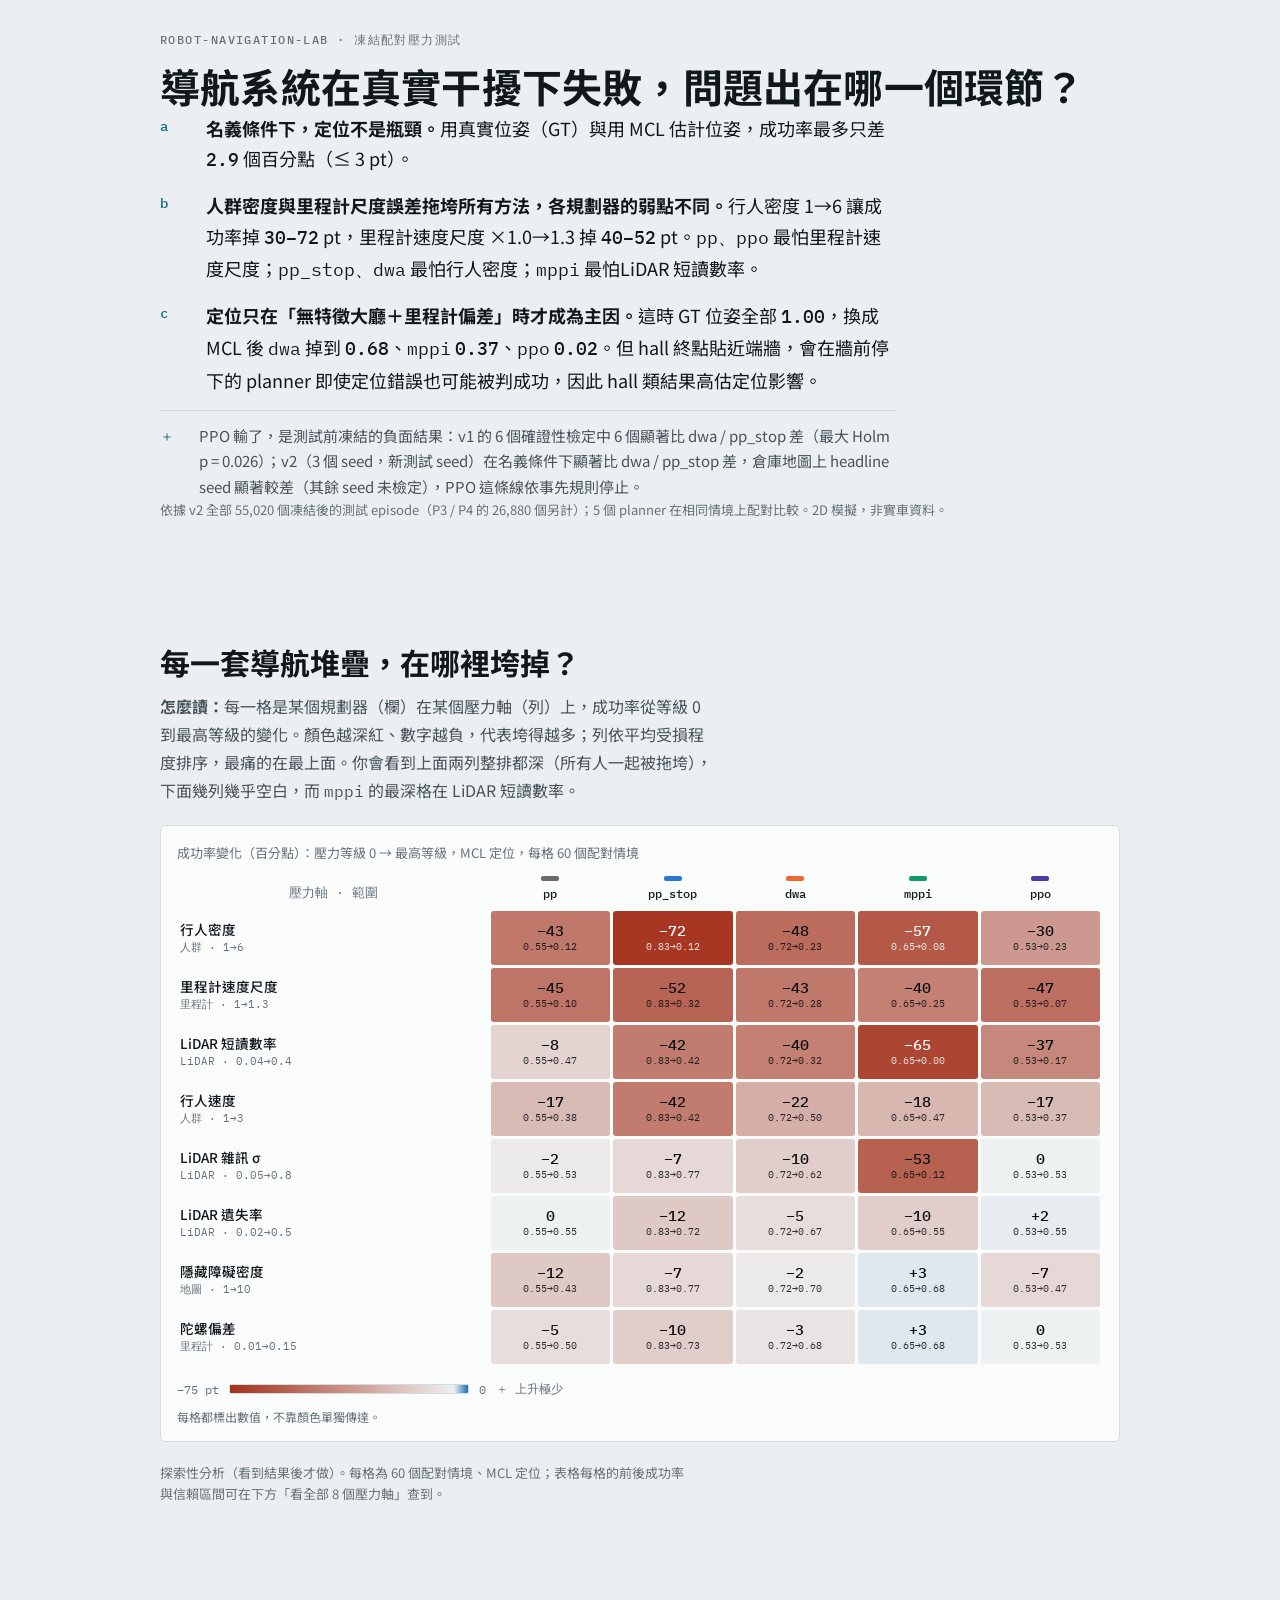
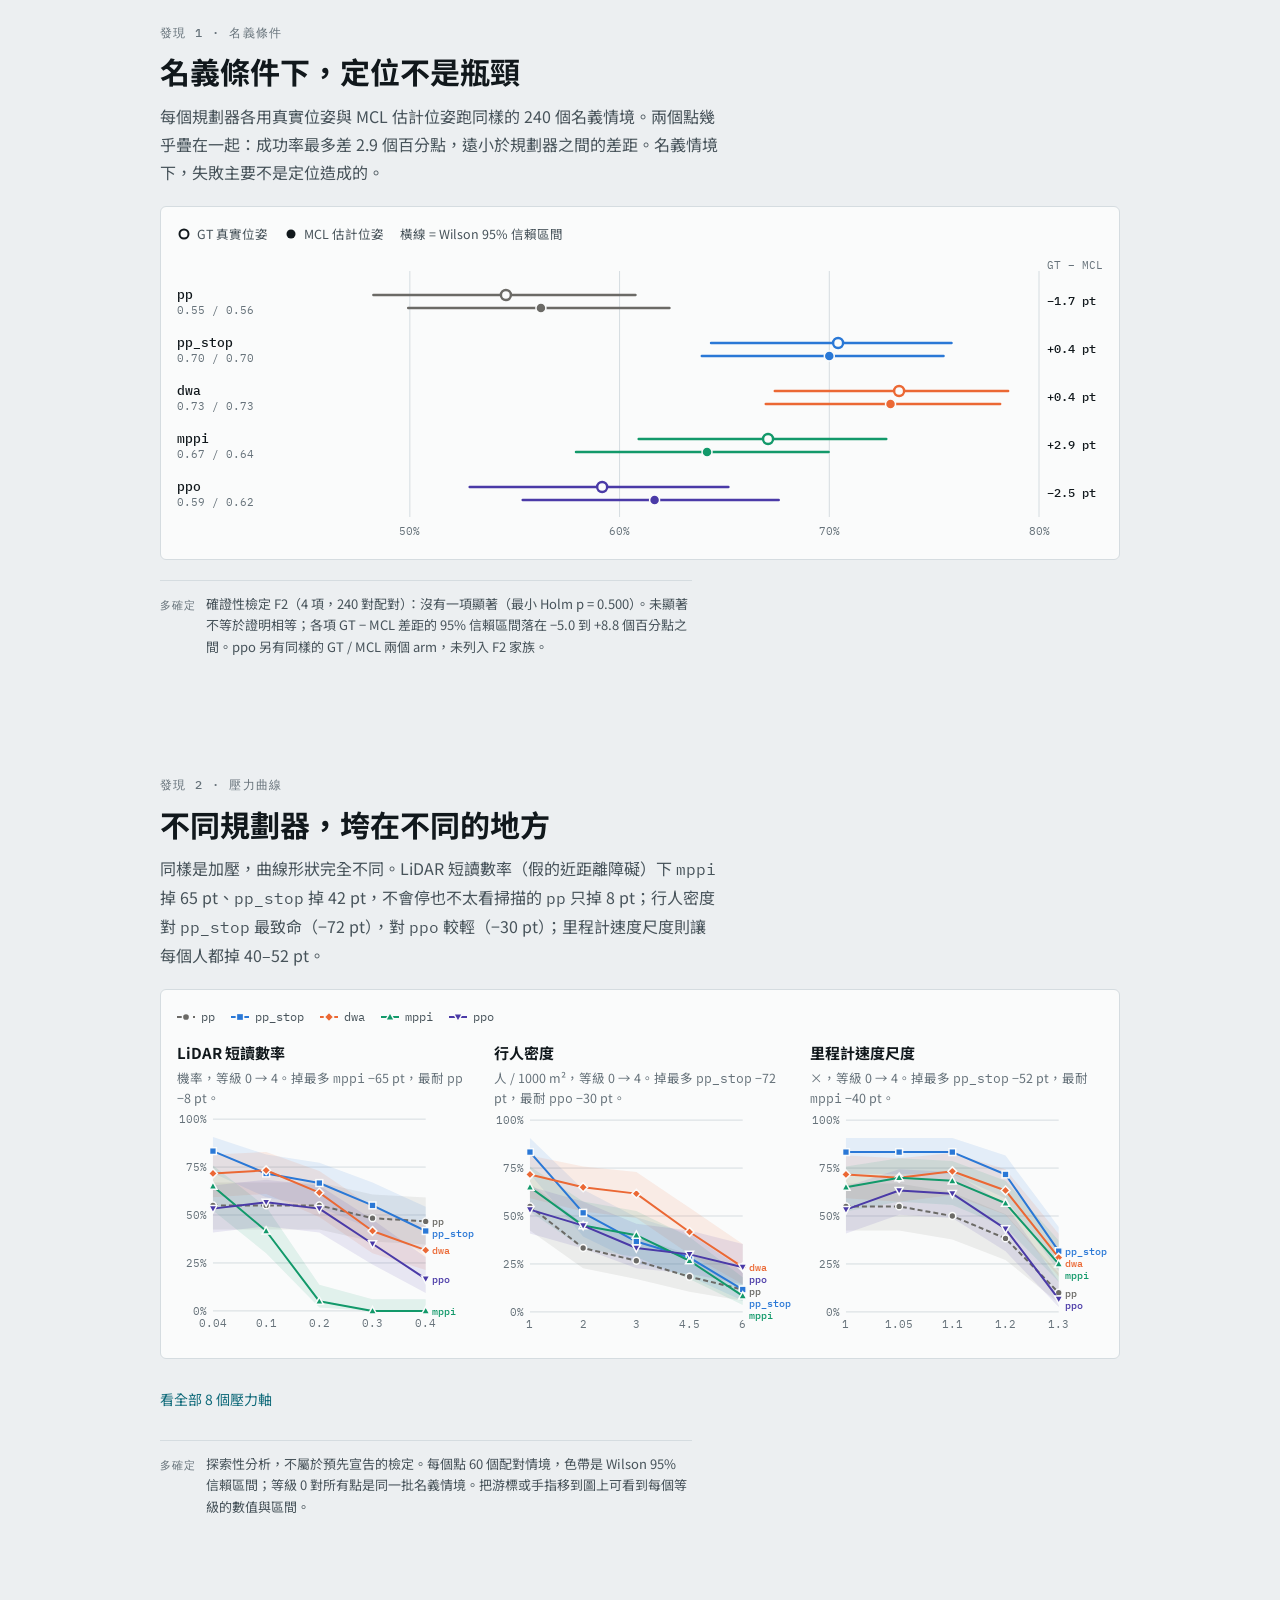
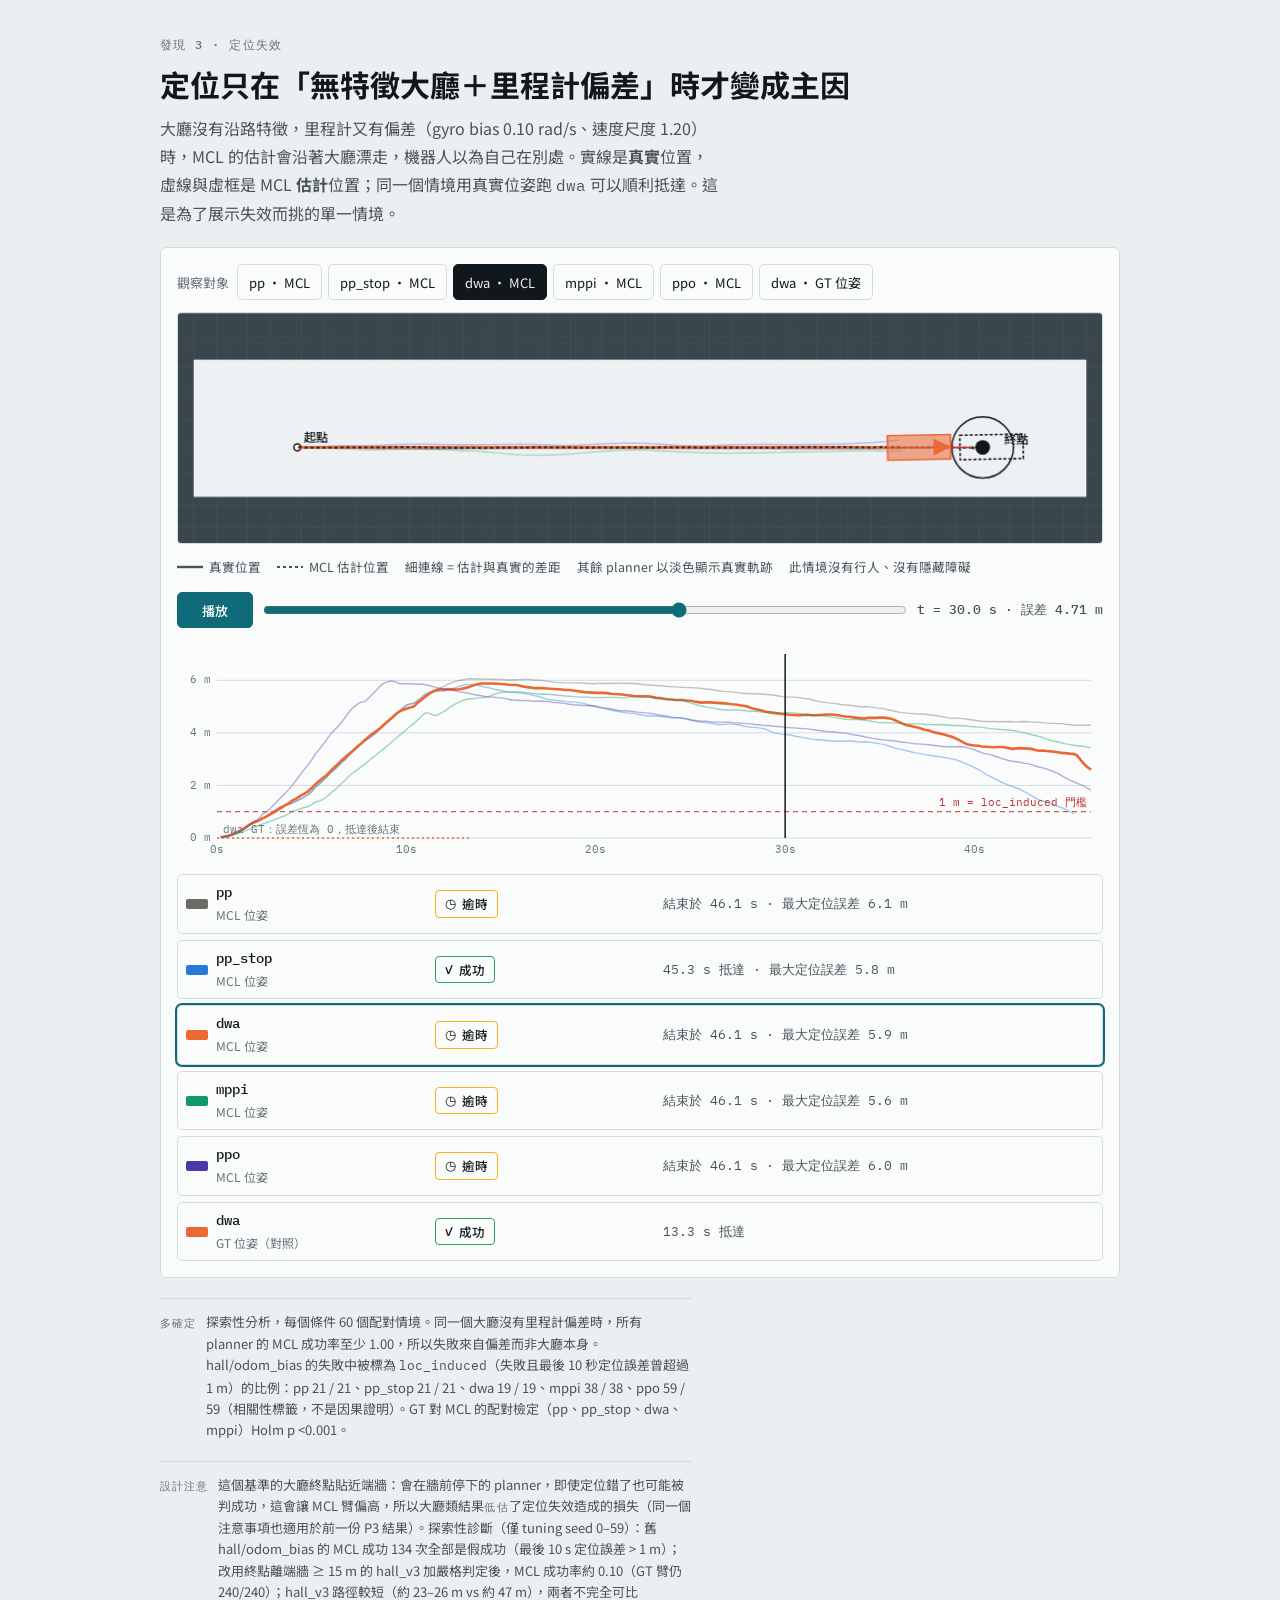
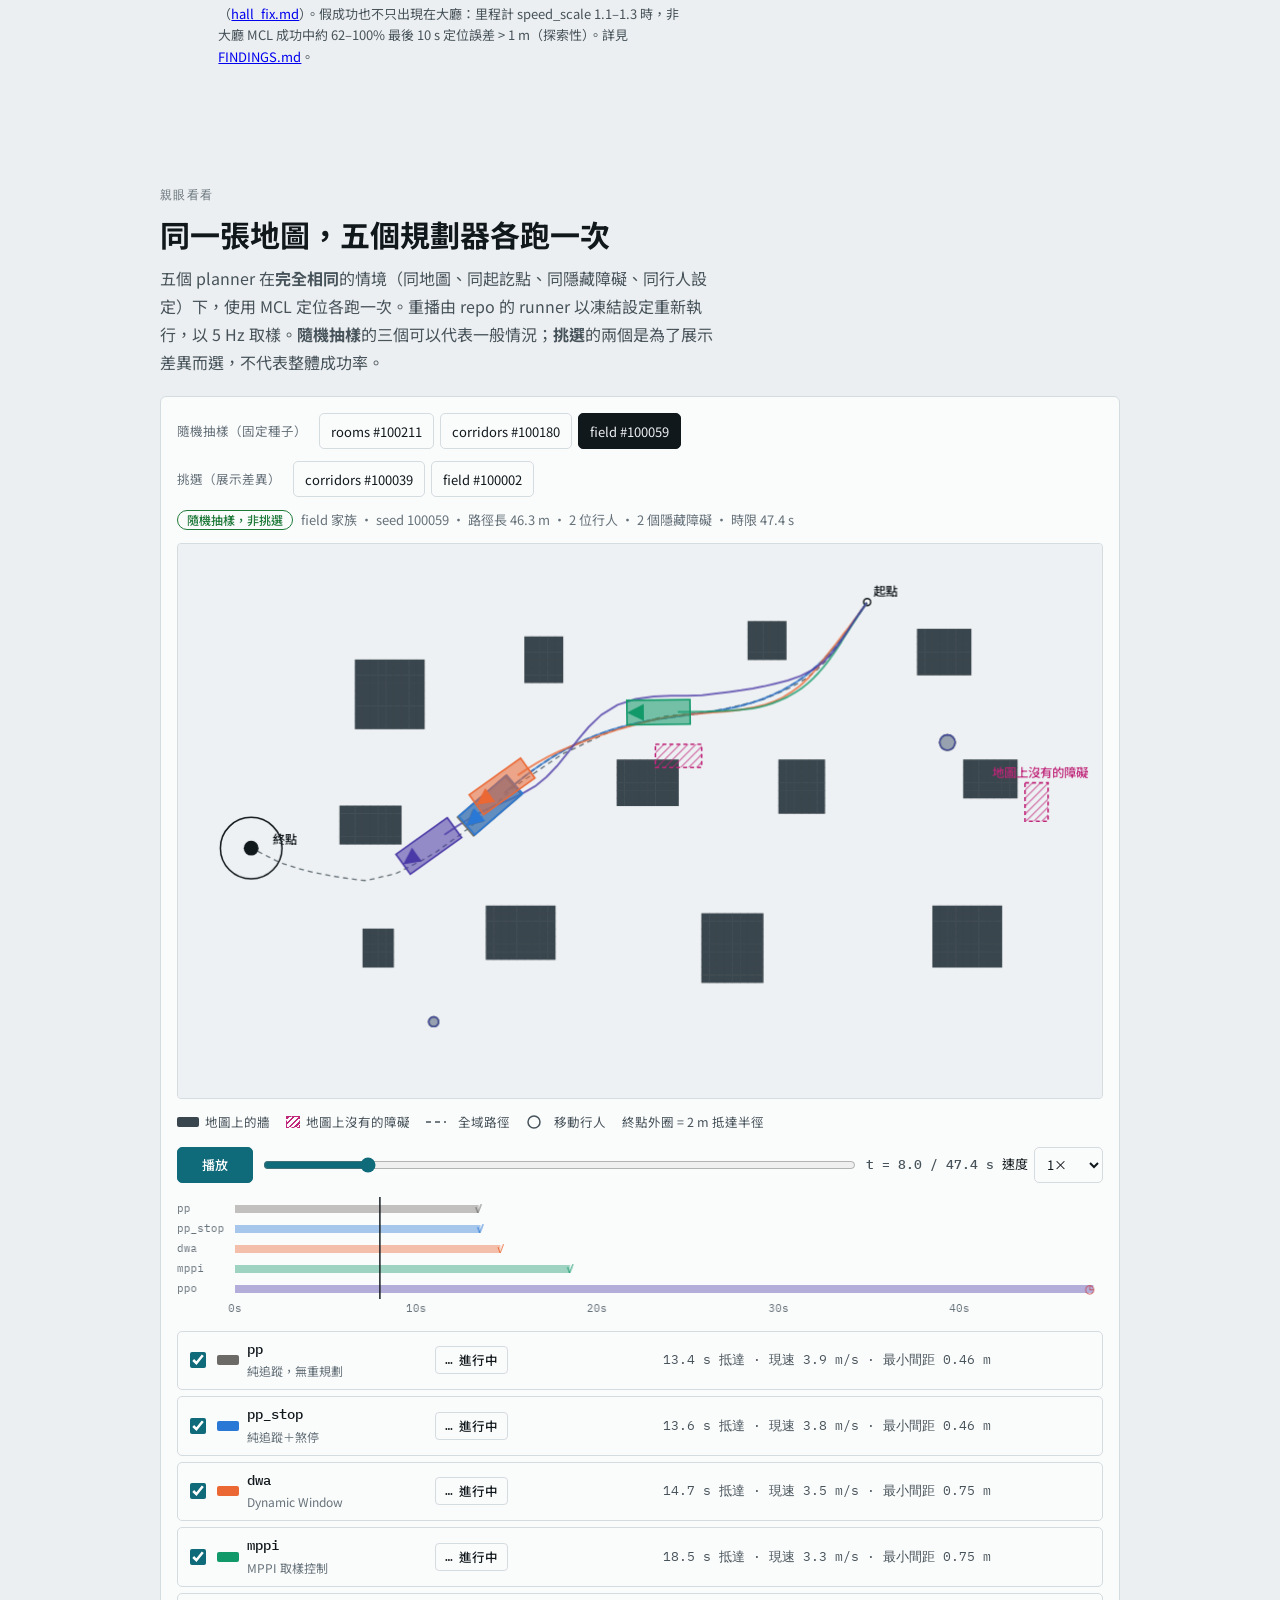
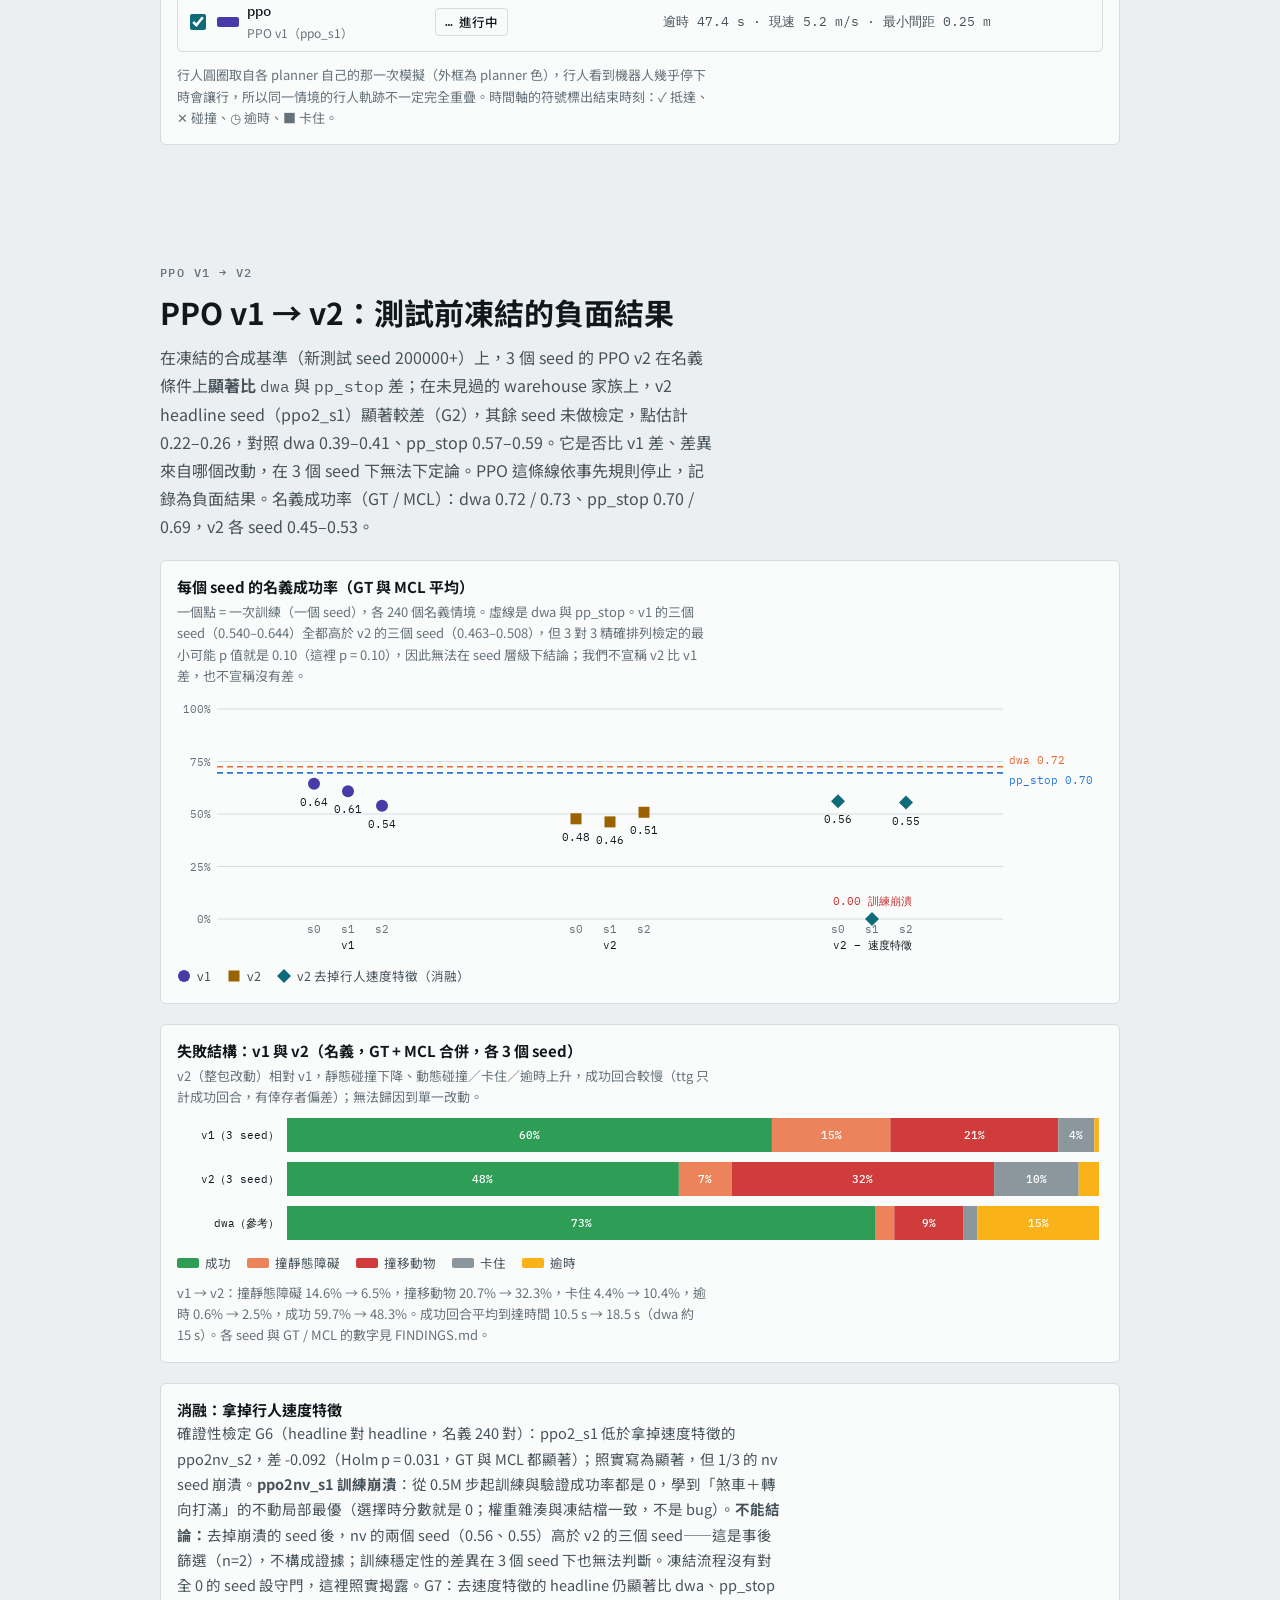
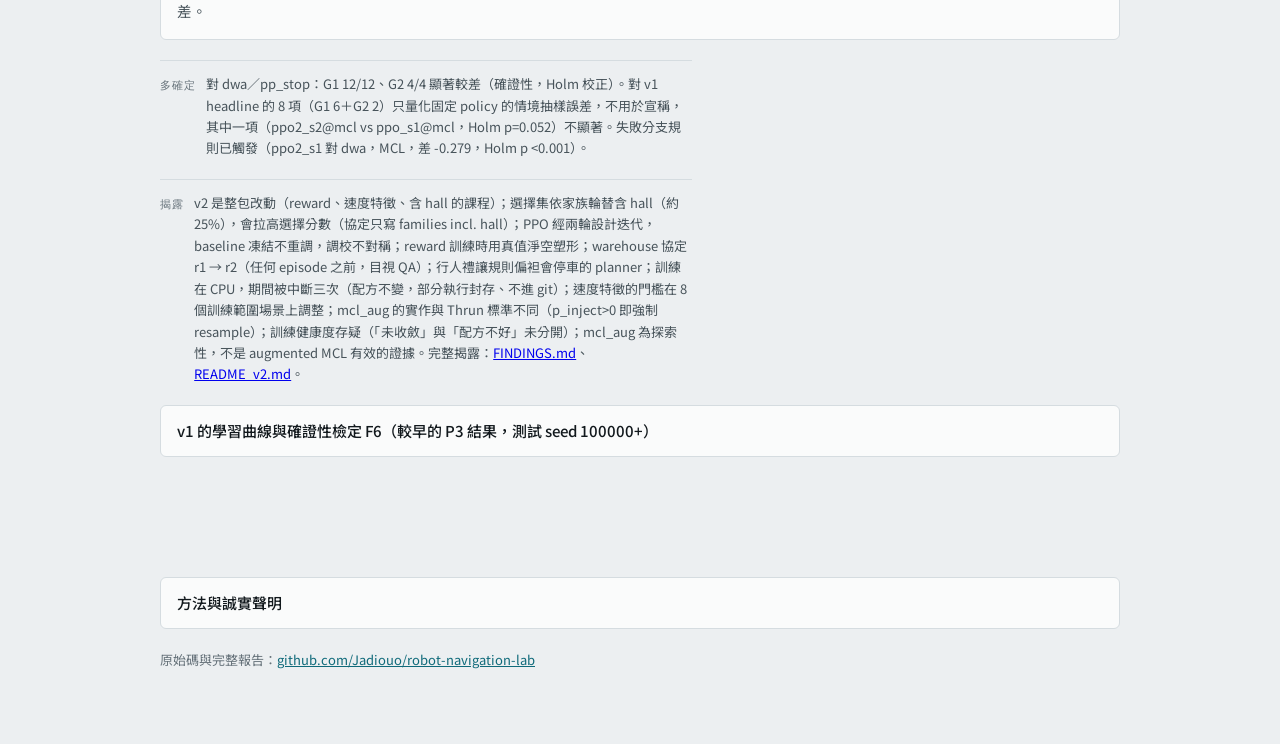
==== commit a480a9bd: "Correct hall bias direction and add hall_fix note Hall results understate (not overstate) the loss f" ====
--- a/docs/viewer/index.html
+++ b/docs/viewer/index.html
@@ -226,7 +226,7 @@
     <div class="rows" id="mrows"></div>
   </div>
   <p class="sure"><b>多確定</b><span id="t3-sure"></span></p>
-  <p class="sure"><b>設計注意</b><span>這個基準的大廳終點貼近端牆：會在牆前停下的 planner，即使定位錯了也可能被判成功，所以大廳類結果<b>高估</b>了定位品質的影響（同一個注意事項也適用於前一份 P3 結果）。詳見 <a href="https://github.com/Jadiouo/robot-navigation-lab/blob/main/docs/results/benchmark_v2/FINDINGS.md">FINDINGS.md</a>。</span></p>
+  <p class="sure"><b>設計注意</b><span>這個基準的大廳終點貼近端牆：會在牆前停下的 planner，即使定位錯了也可能被判成功，這會讓 MCL 臂偏高，所以大廳類結果<b>低估</b>了定位失效造成的損失（同一個注意事項也適用於前一份 P3 結果）。探索性診斷（僅 tuning seed 0–59）：舊 hall/odom_bias 的 MCL 成功 134 次全部是假成功（最後 10 s 定位誤差 &gt; 1 m）；改用終點離端牆 ≥ 15 m 的 hall_v3 加嚴格判定後，MCL 成功率約 0.10（GT 臂仍 240/240）；hall_v3 路徑較短（約 23–26 m vs 約 47 m），兩者不完全可比（<a href="https://github.com/Jadiouo/robot-navigation-lab/blob/main/docs/results/hall_fix.md">hall_fix.md</a>）。假成功也不只出現在大廳：里程計 speed_scale 1.1–1.3 時，非大廳 MCL 成功中約 62–100% 最後 10 s 定位誤差 &gt; 1 m（探索性）。詳見 <a href="https://github.com/Jadiouo/robot-navigation-lab/blob/main/docs/results/benchmark_v2/FINDINGS.md">FINDINGS.md</a>。</span></p>
 </section>
 
 <!-- 4. replay -->
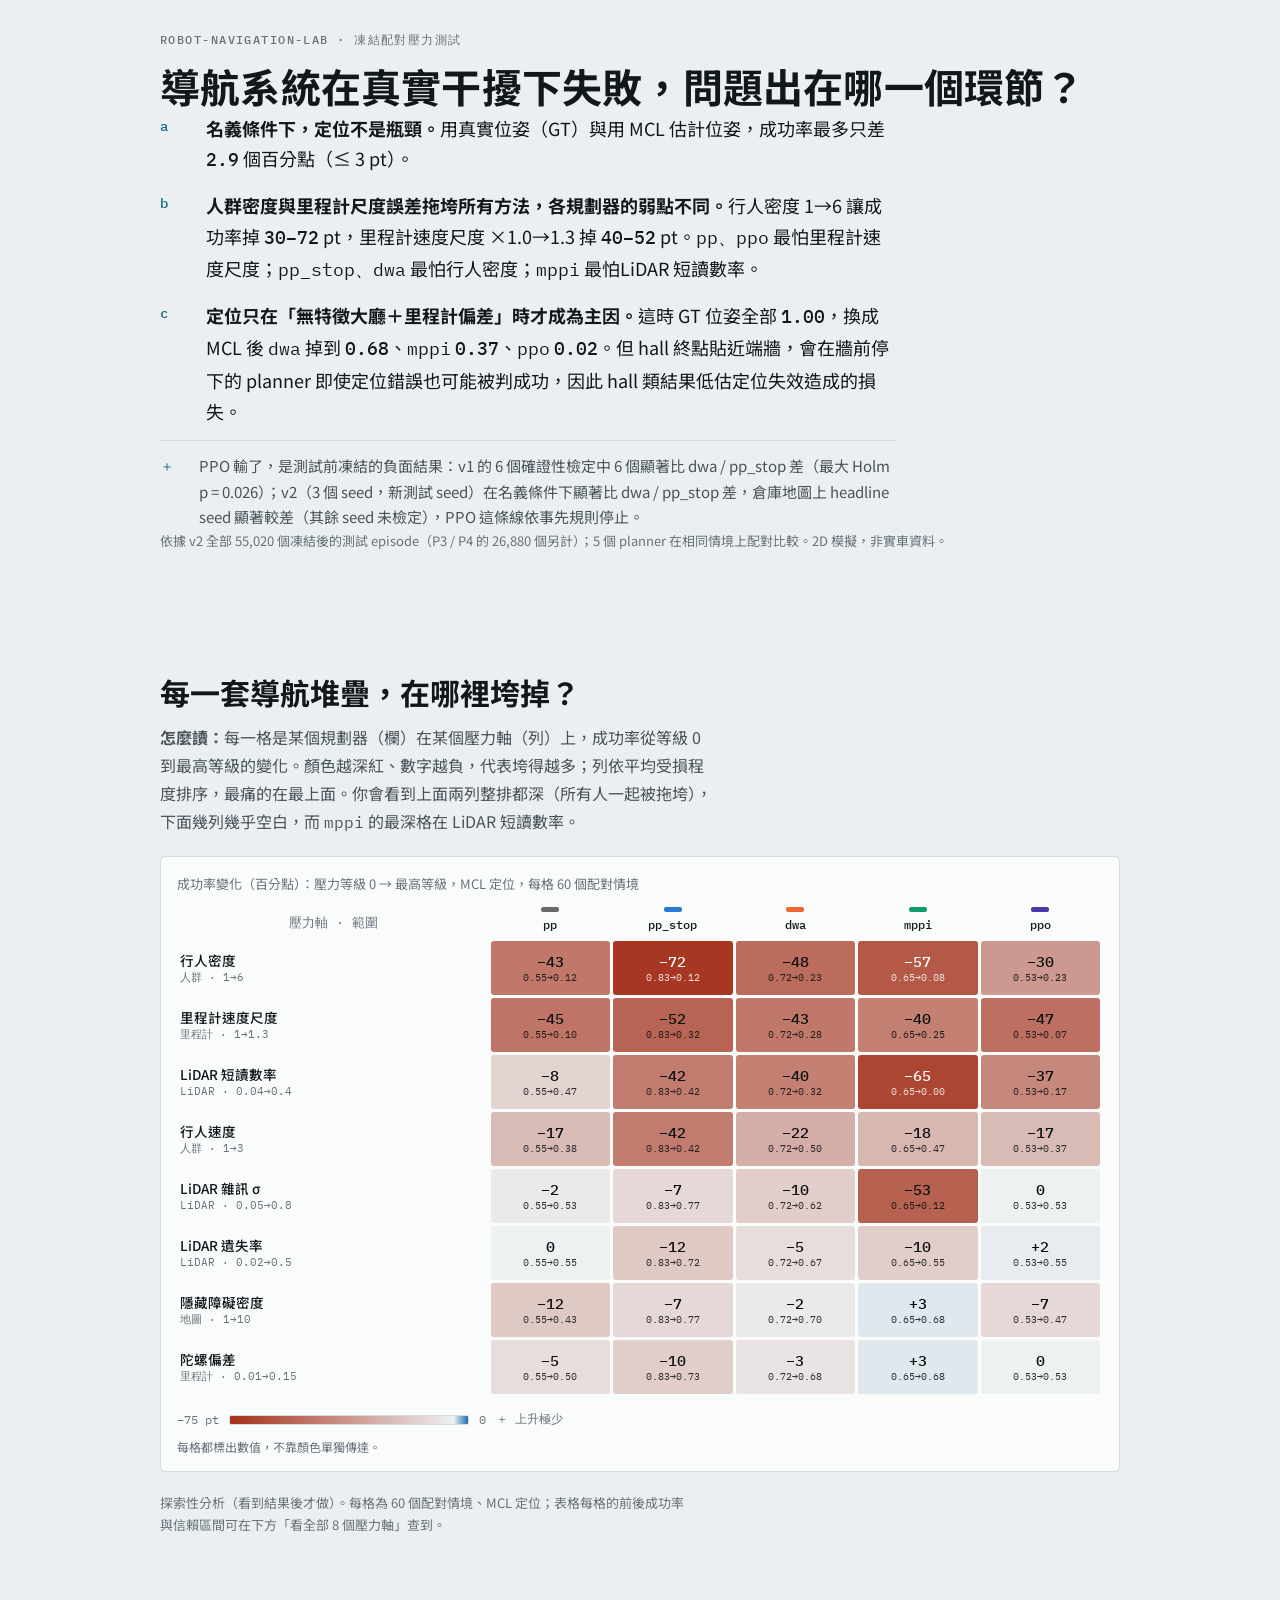
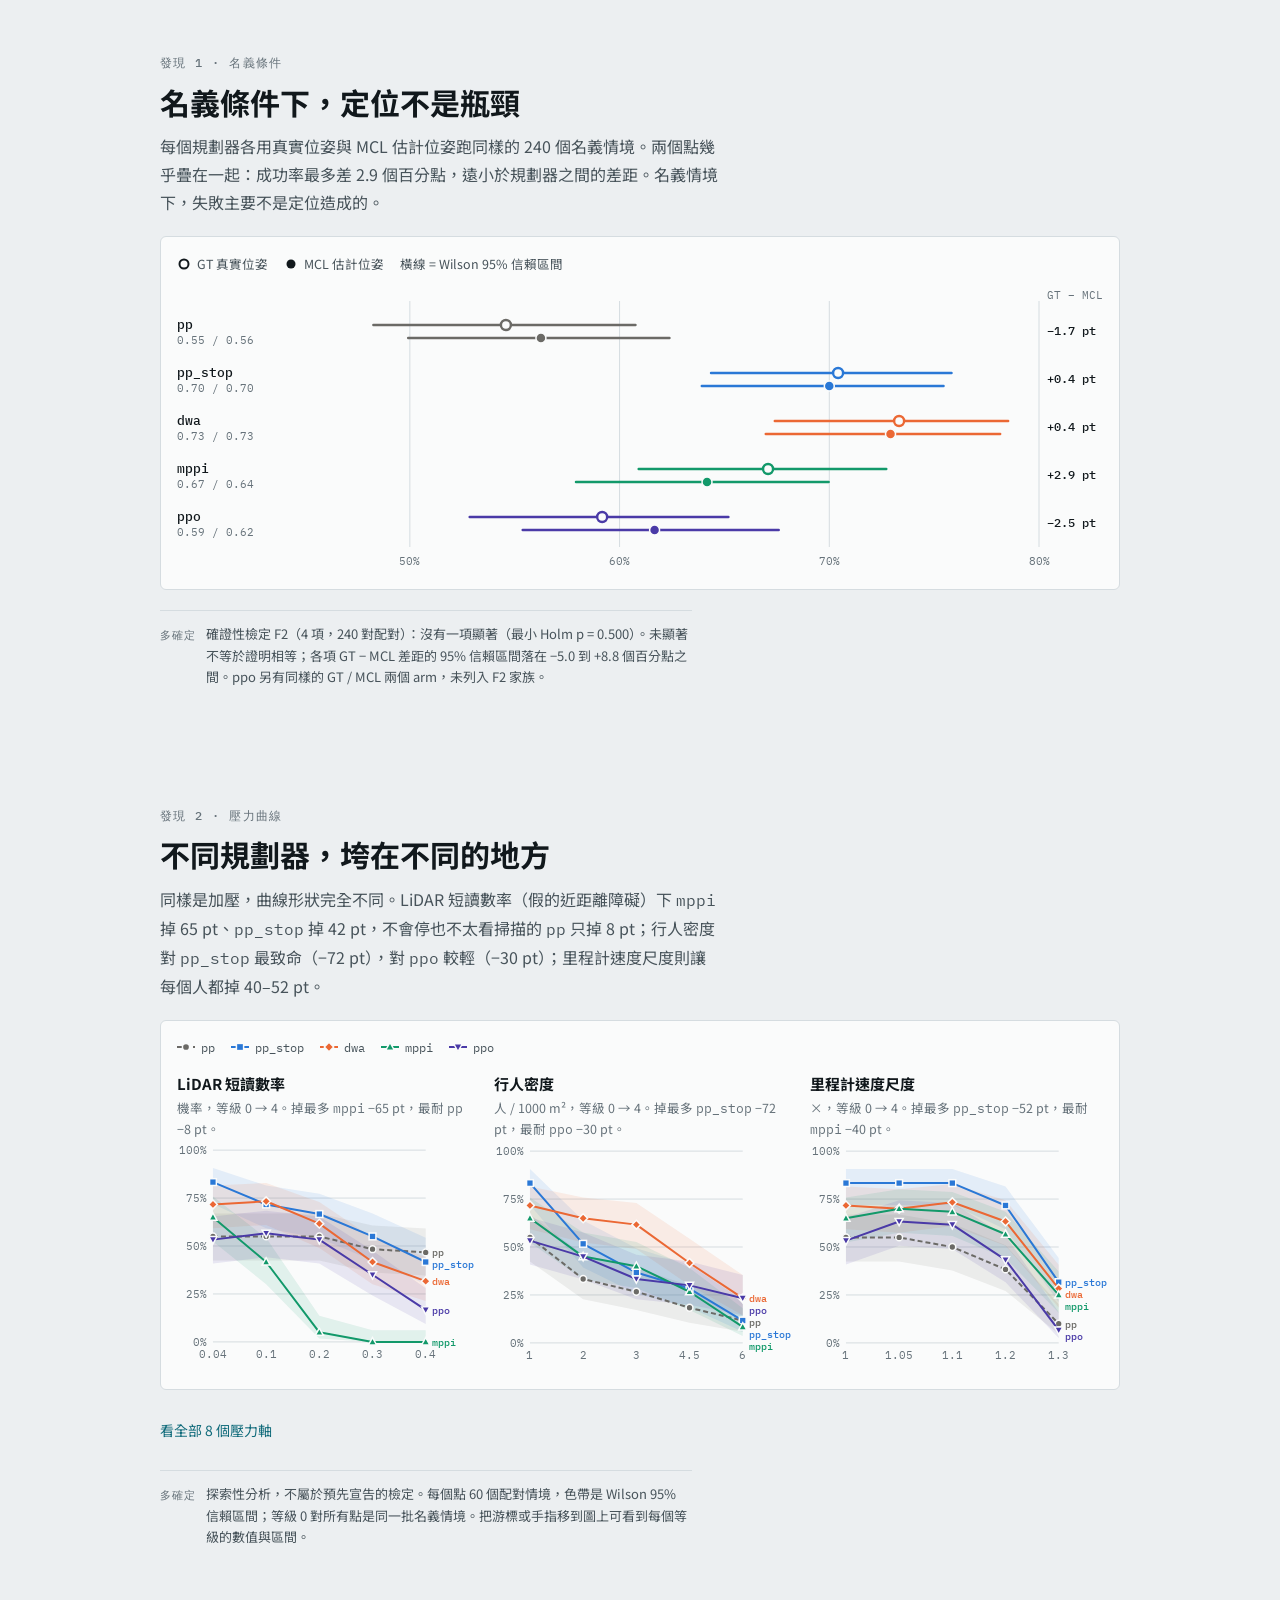
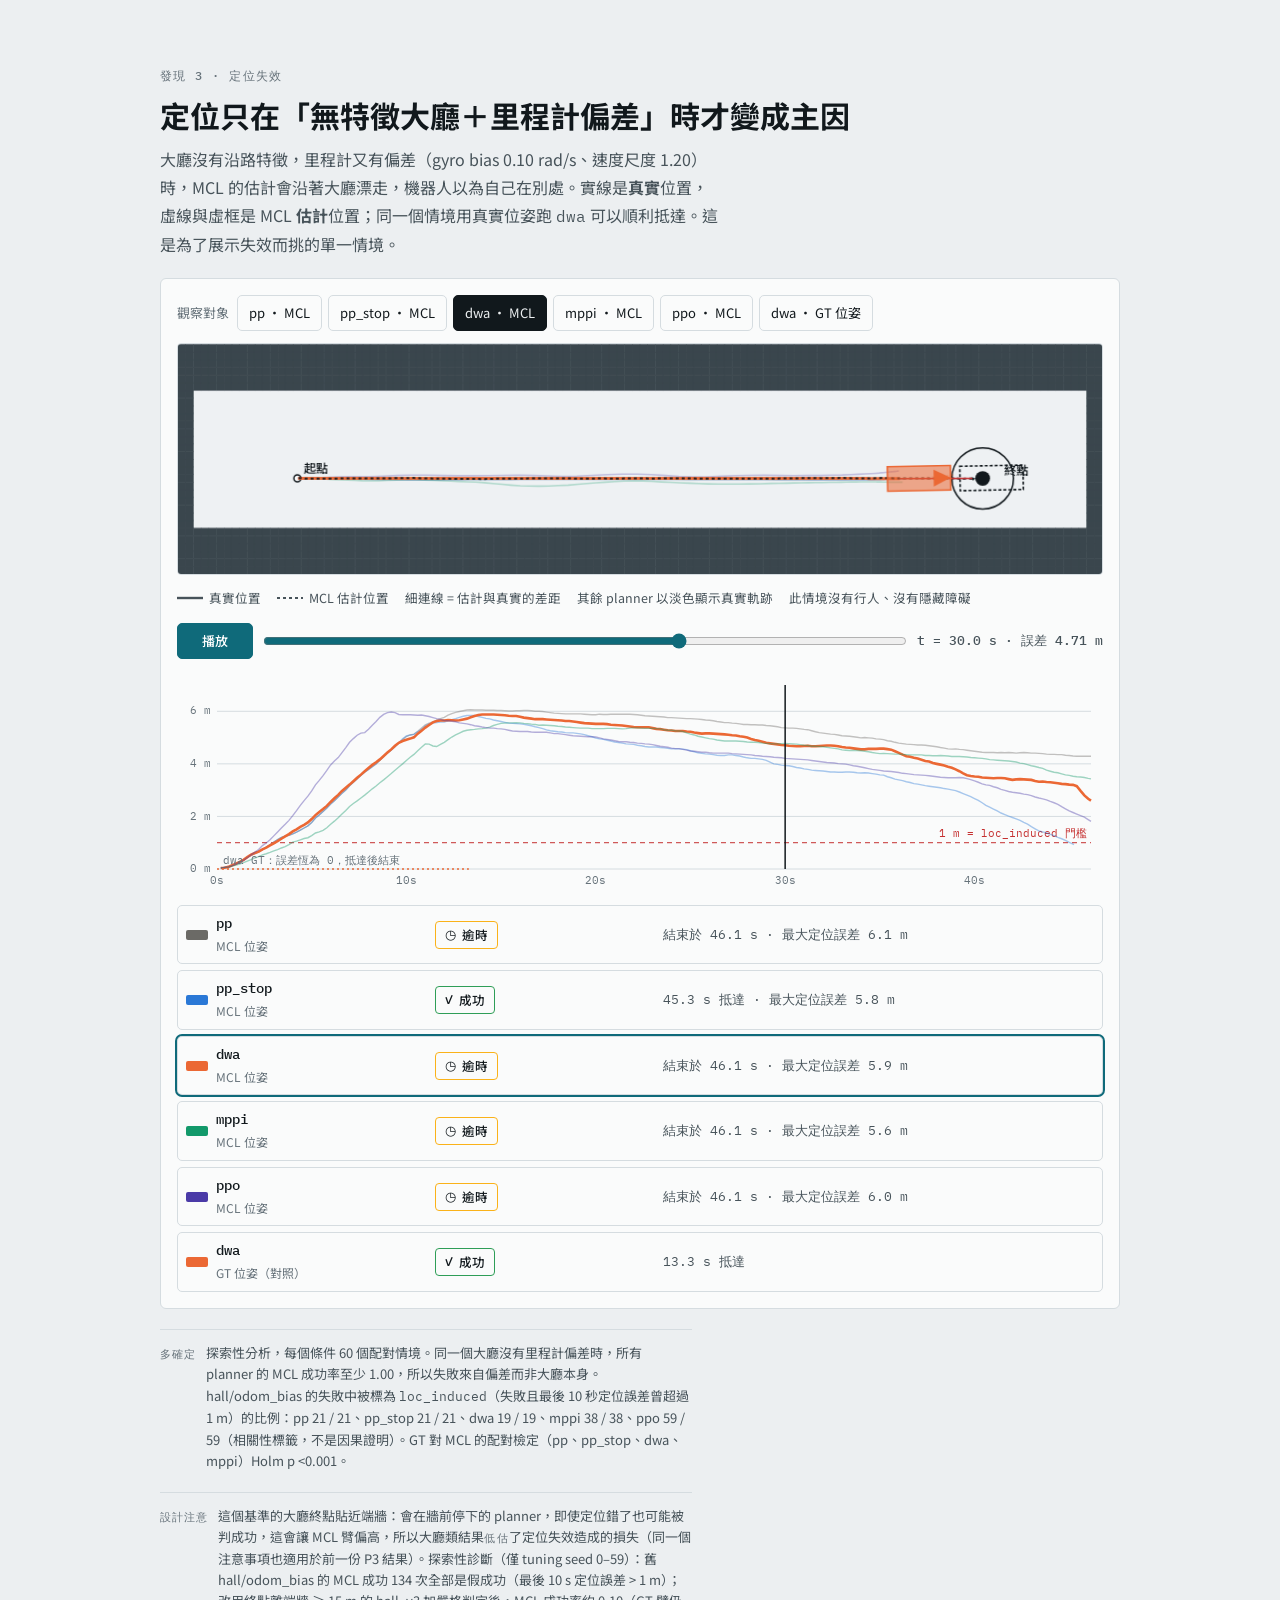
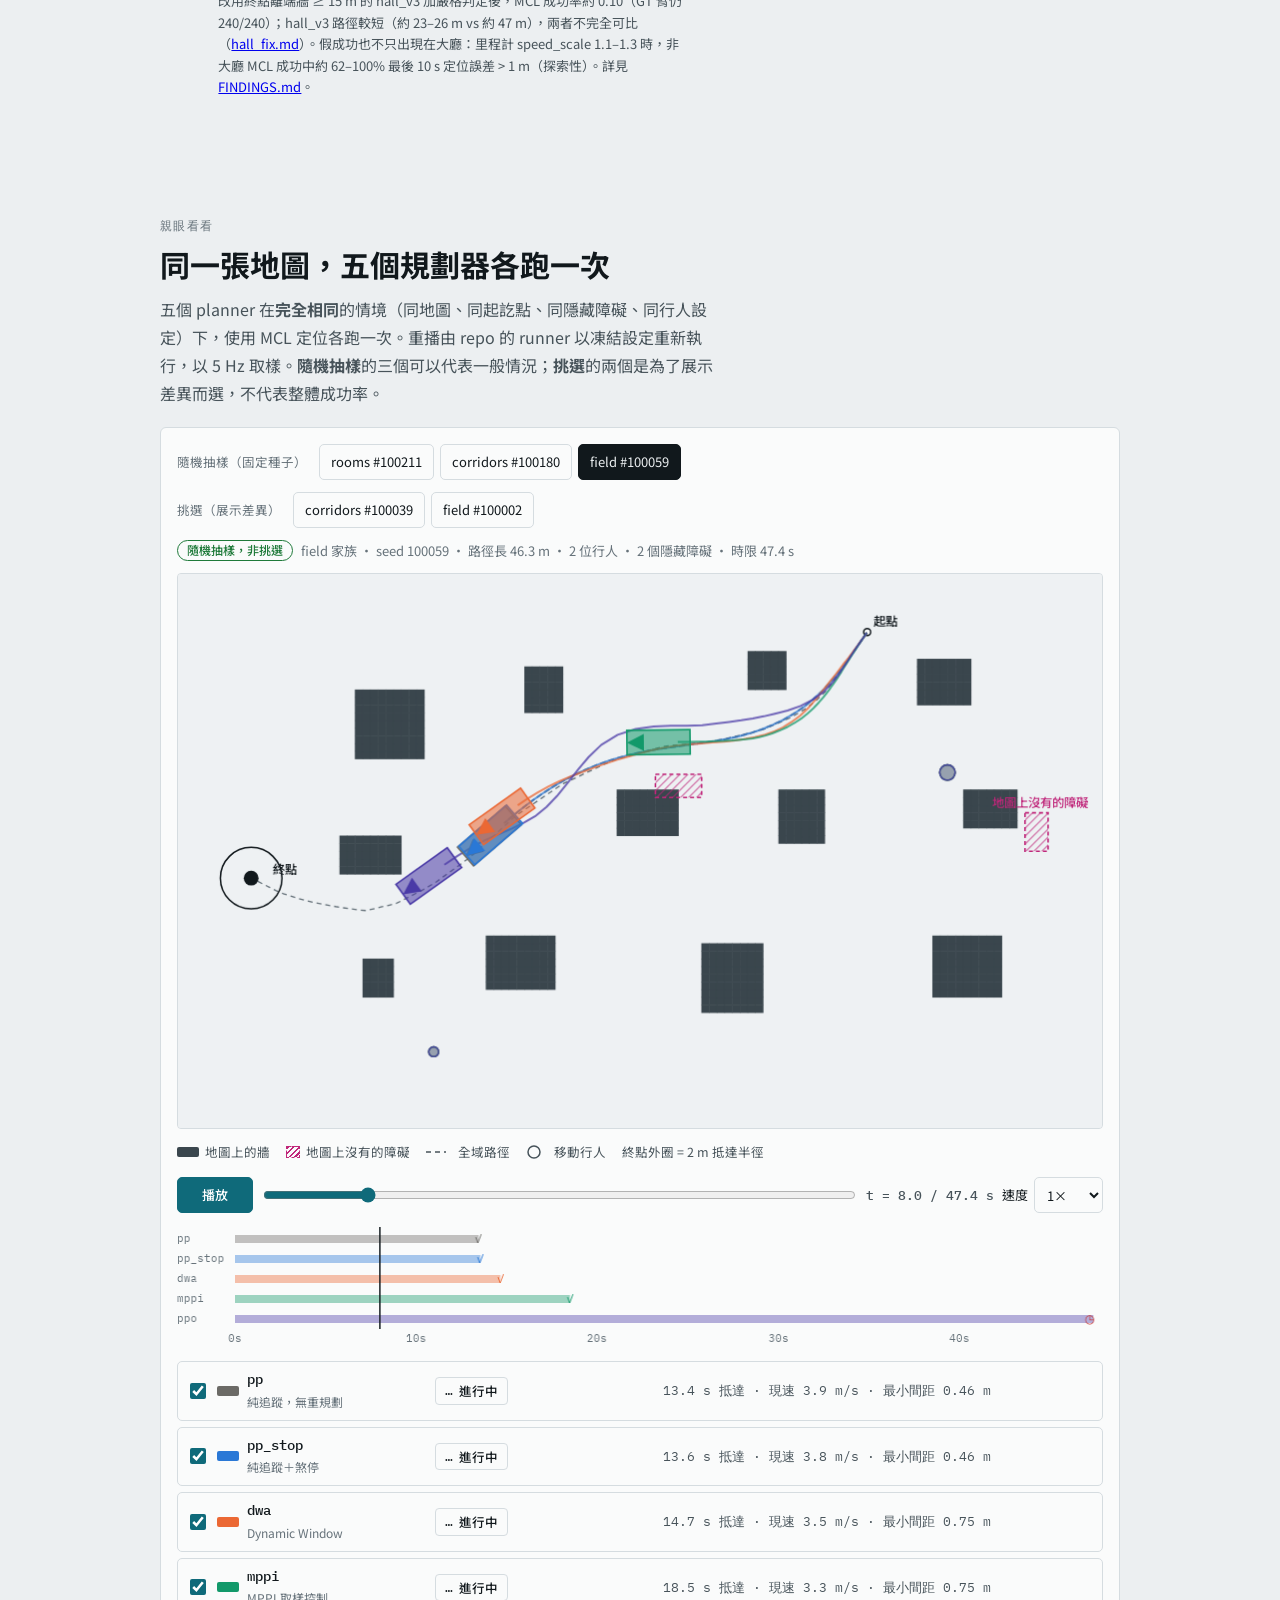
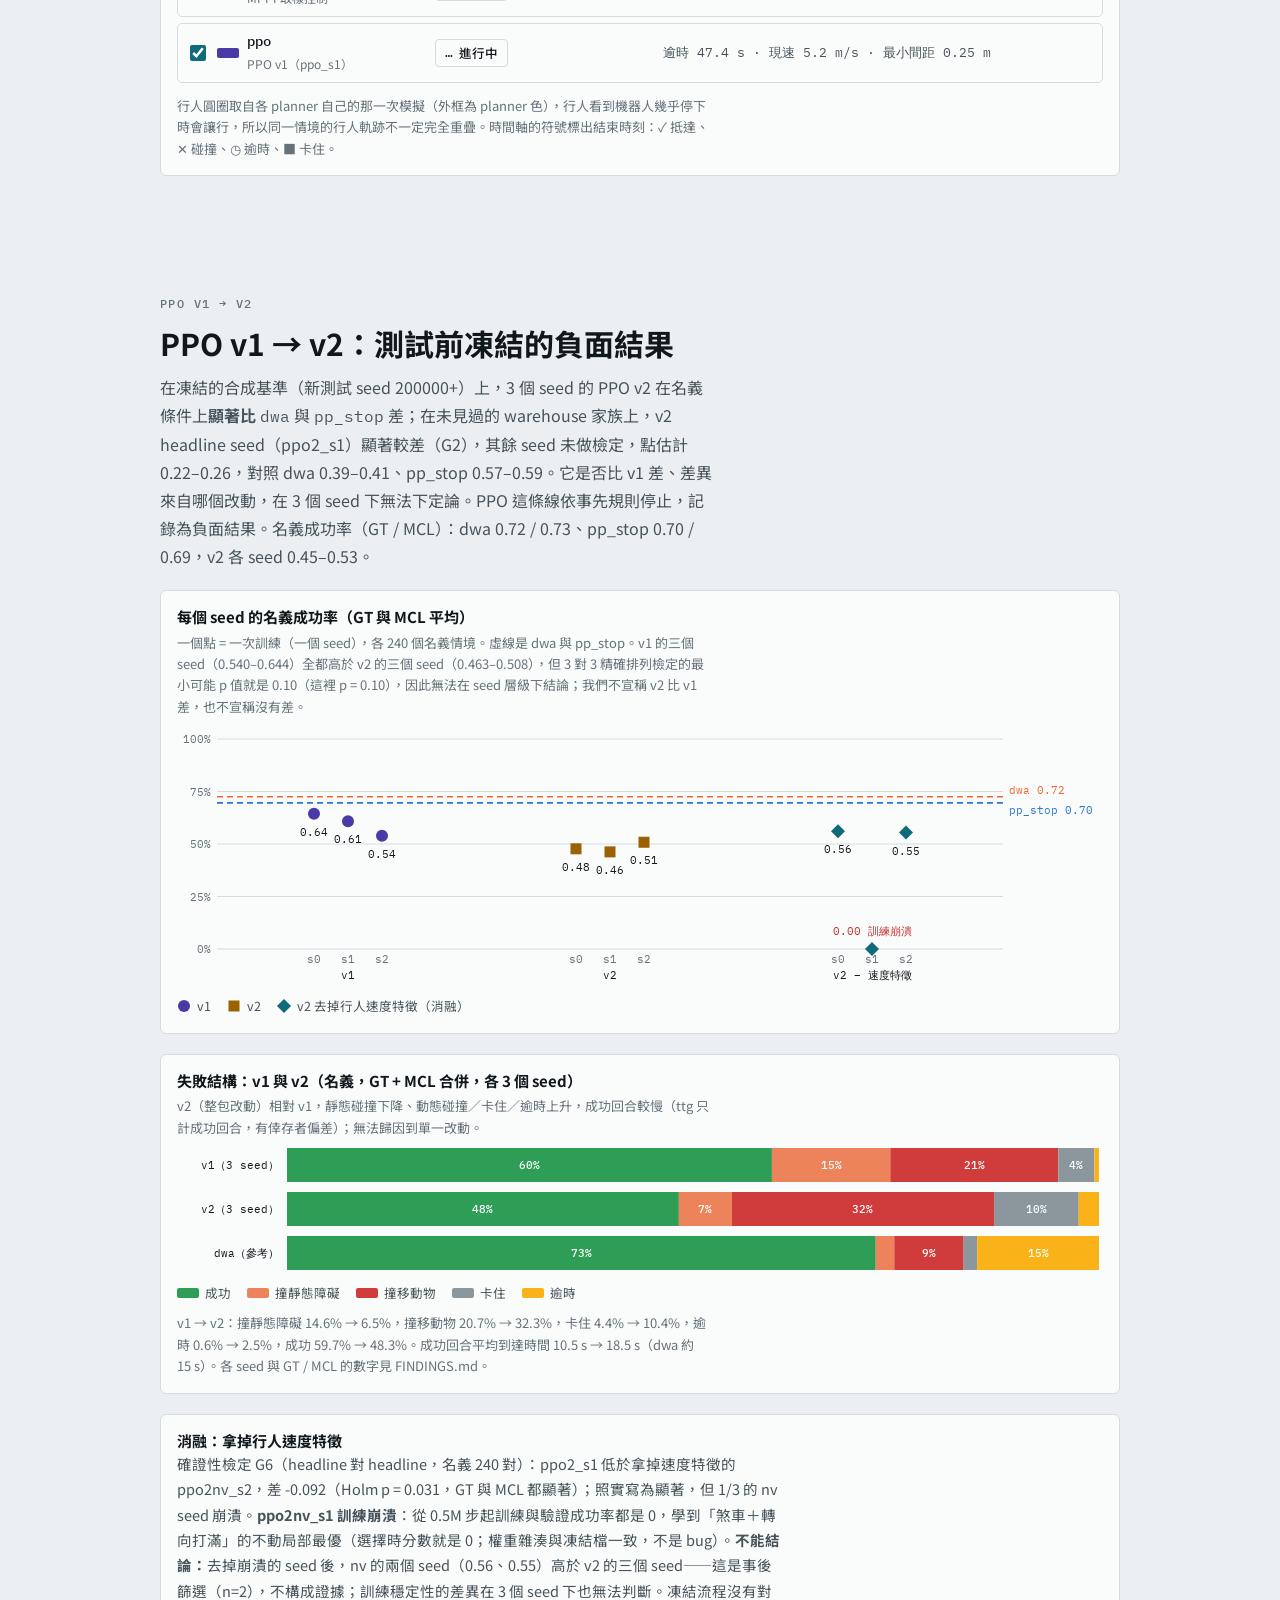
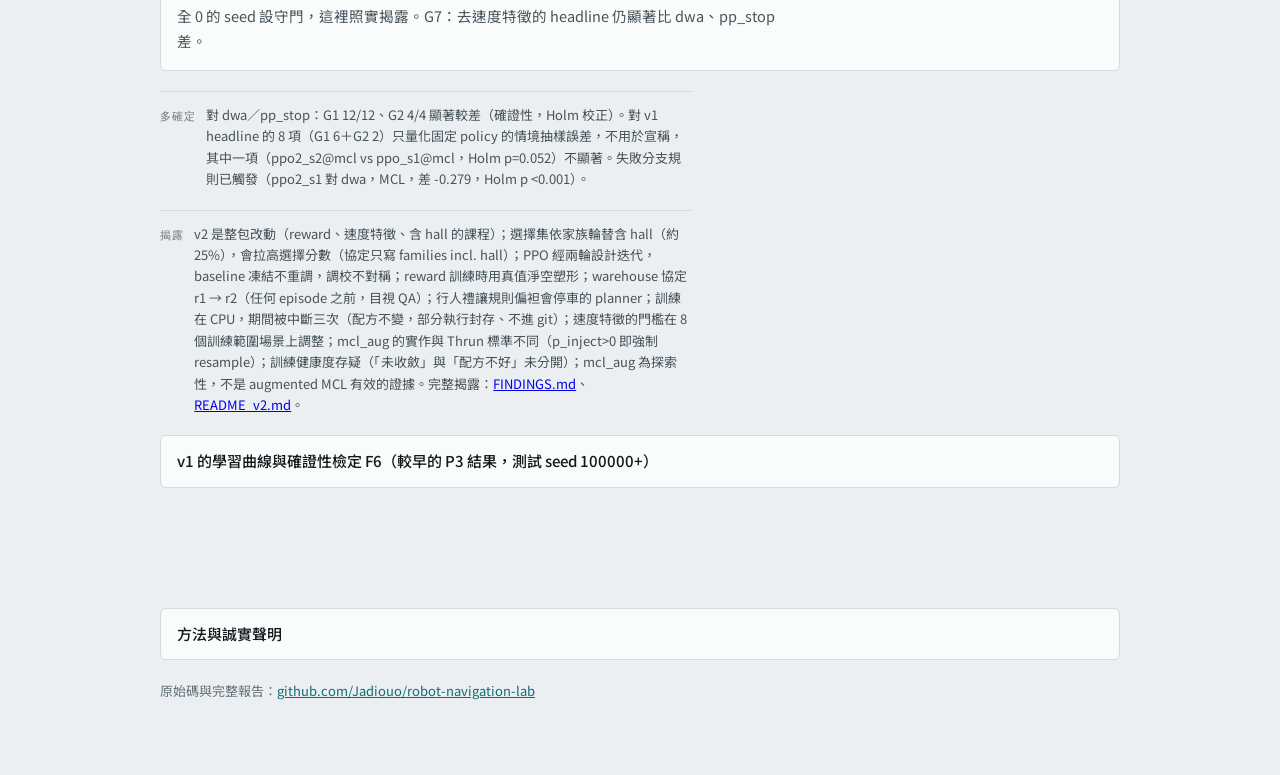
==== commit b01717be: "Viewer: hall bias underestimates localization-failure loss Co-Authored-By: Claude Opus 5.5 <noreply@" ====
--- a/docs/viewer/index.html
+++ b/docs/viewer/index.html
@@ -465,7 +465,7 @@
   const rows=[
    `<b>名義條件下，定位不是瓶頸。</b>用真實位姿（GT）與用 MCL 估計位姿，成功率最多只差 <span class="num">${(h.gt_vs_mcl_nominal_max_abs_diff*100).toFixed(1)}</span> 個百分點（≤ 3 pt）。`,
    `<b>人群密度與里程計尺度誤差拖垮所有方法，各規劃器的弱點不同。</b>行人密度 1→6 讓成功率掉 <span class="num">${Math.round(-dh*100)}–${Math.round(-dl*100)}</span> pt，里程計速度尺度 ×1.0→1.3 掉 <span class="num">${Math.round(-sh*100)}–${Math.round(-sl*100)}</span> pt。${wkTxt}。`,
-   `<b>定位只在「無特徵大廳＋里程計偏差」時才成為主因。</b>這時 GT 位姿全部 <span class="num">${f2(mb.dwa.gt.rate)}</span>，換成 MCL 後 <span class="mono">dwa</span> 掉到 <span class="num">${f2(mb.dwa.mcl.rate)}</span>、<span class="mono">mppi</span> <span class="num">${f2(mb.mppi.mcl.rate)}</span>、<span class="mono">ppo</span> <span class="num">${f2(mb.ppo_s1.mcl.rate)}</span>。但 hall 終點貼近端牆，會在牆前停下的 planner 即使定位錯誤也可能被判成功，因此 hall 類結果高估定位影響。`];
+   `<b>定位只在「無特徵大廳＋里程計偏差」時才成為主因。</b>這時 GT 位姿全部 <span class="num">${f2(mb.dwa.gt.rate)}</span>，換成 MCL 後 <span class="mono">dwa</span> 掉到 <span class="num">${f2(mb.dwa.mcl.rate)}</span>、<span class="mono">mppi</span> <span class="num">${f2(mb.mppi.mcl.rate)}</span>、<span class="mono">ppo</span> <span class="num">${f2(mb.ppo_s1.mcl.rate)}</span>。但 hall 終點貼近端牆，會在牆前停下的 planner 即使定位錯誤也可能被判成功，因此 hall 類結果低估定位失效造成的損失。`];
   $('#answer').innerHTML=rows.map((t,i)=>`<li><i>${'abc'[i]}</i><span>${t}</span></li>`).join('')+`<li class="ppo"><i>＋</i><span>PPO 輸了，是測試前凍結的負面結果：v1 的 ${f6.length} 個確證性檢定中 ${worse} 個顯著比 dwa / pp_stop 差（最大 Holm p = ${pv(maxp)}）；v2（3 個 seed，新測試 seed）在名義條件下顯著比 dwa / pp_stop 差，倉庫地圖上 headline seed 顯著較差（其餘 seed 未檢定），PPO 這條線依事先規則停止。</span></li>`;
   const nb=A.meta.episodes_total-N_PPO;
   $('#scope').textContent=`依據 v2 全部 ${A.v2.episodes.toLocaleString()} 個凍結後的測試 episode（P3 / P4 的 ${A.meta.episodes_total.toLocaleString()} 個另計）；${PL.length} 個 planner 在相同情境上配對比較。2D 模擬，非實車資料。`;
